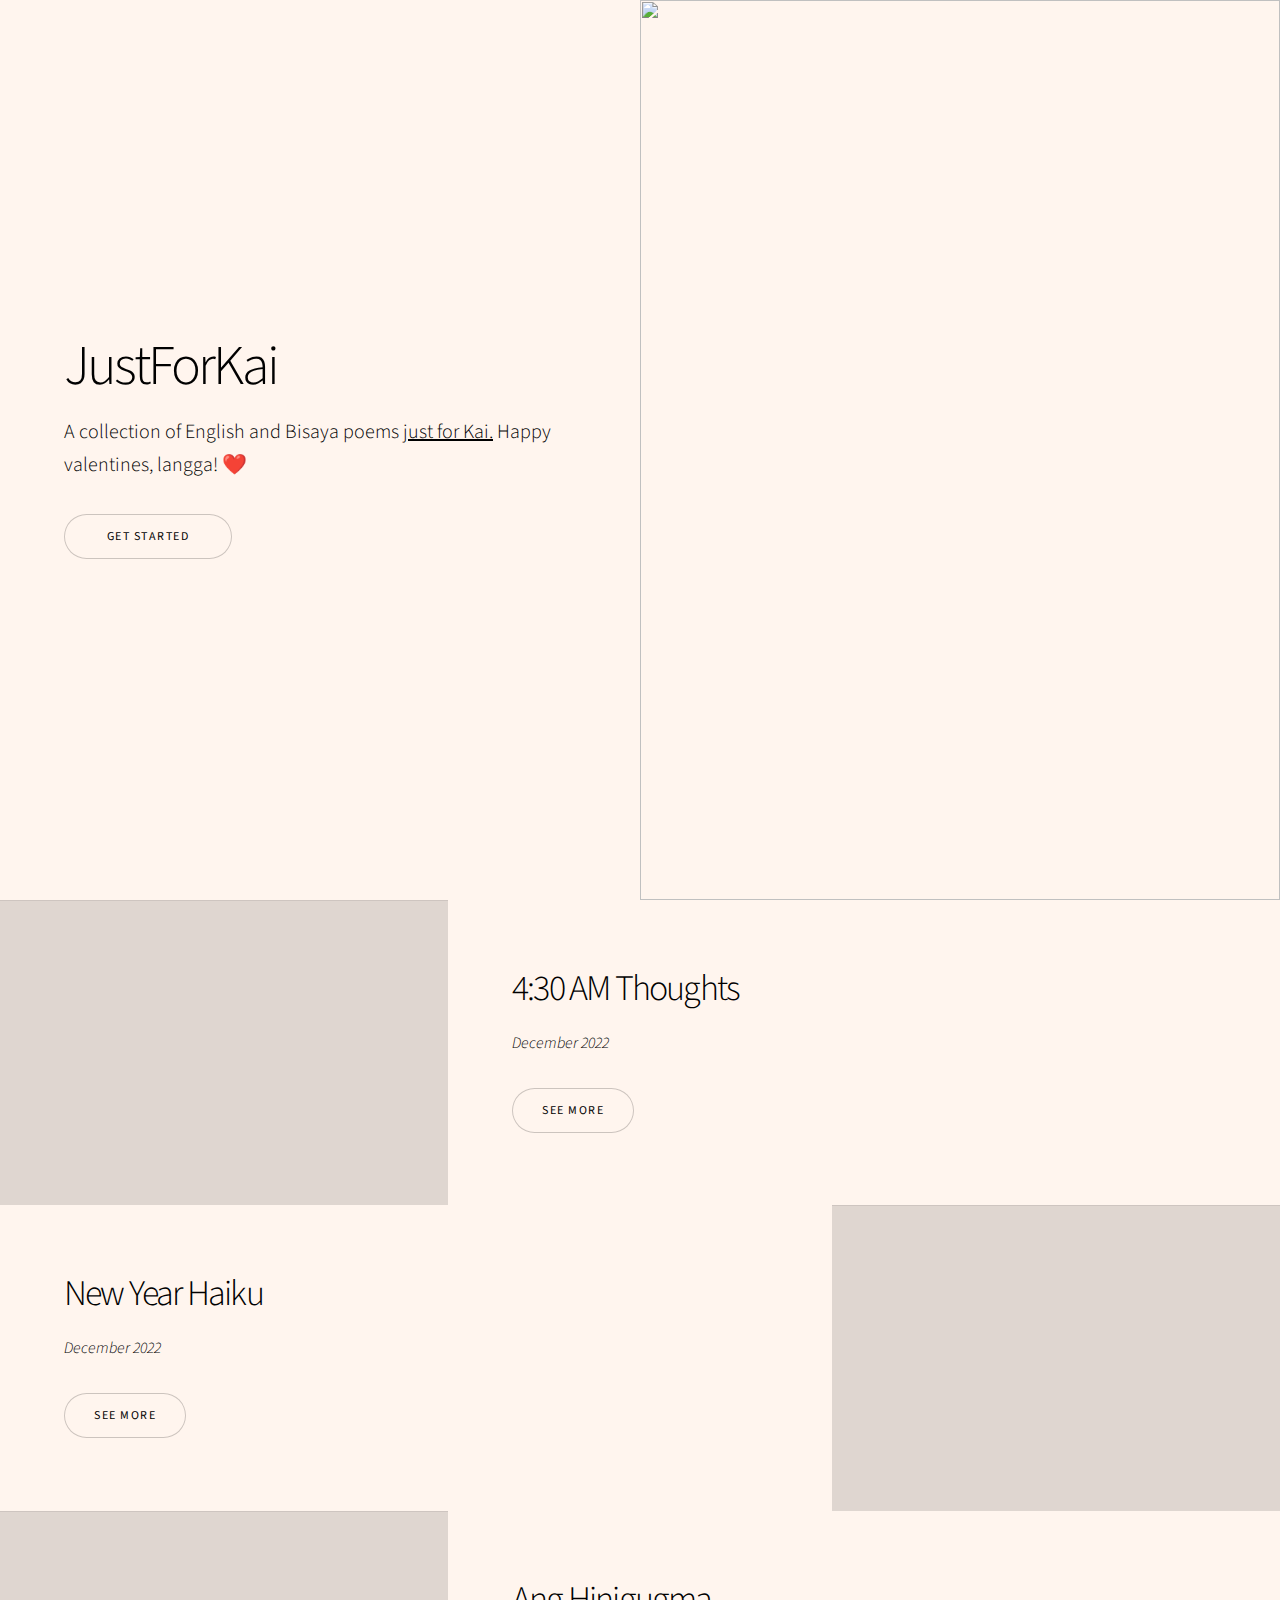
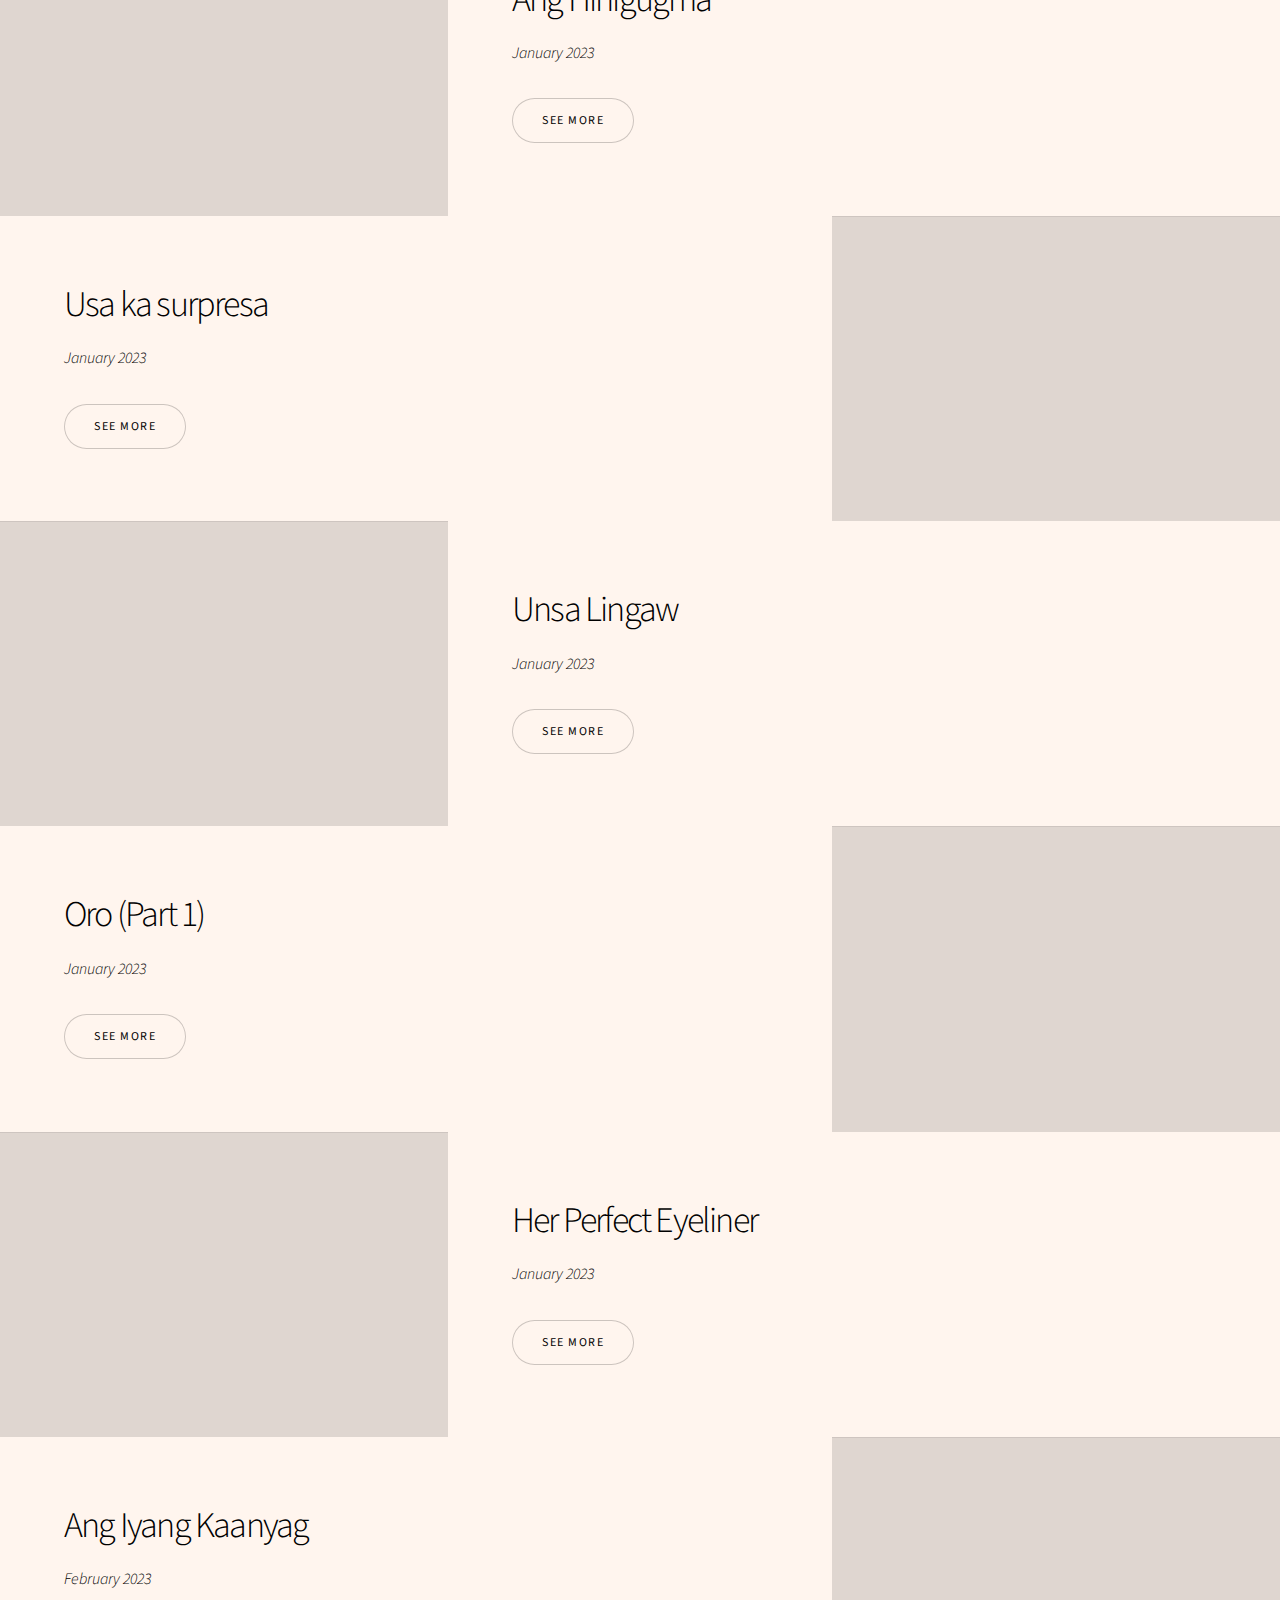
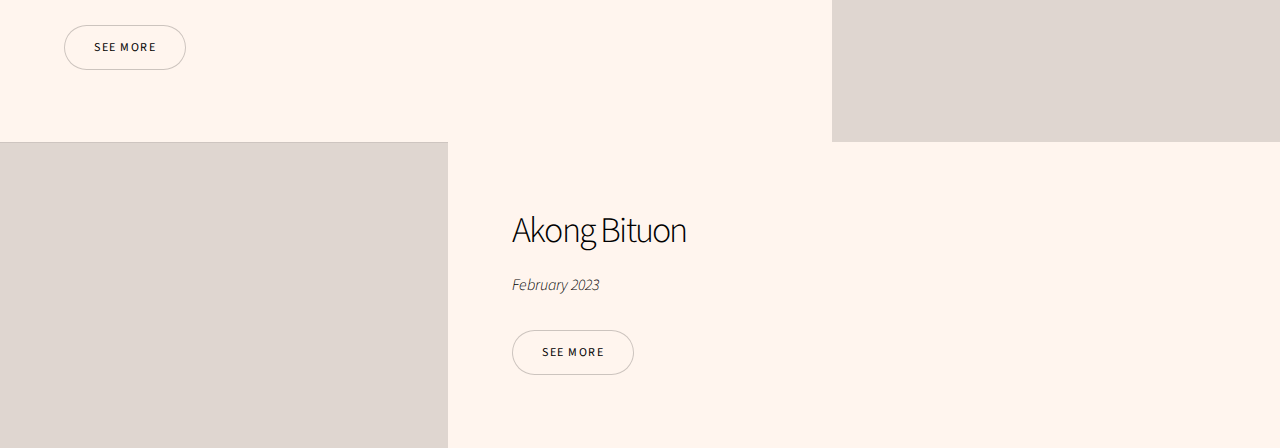
==== index.html @ c5260969 "first commit" ====
<!DOCTYPE HTML>
<!--
	Story by HTML5 UP
	html5up.net | @ajlkn
	Free for personal and commercial use under the CCA 3.0 license (html5up.net/license)
-->
<html>
	<head>
		<title>JustForKai</title>
		<meta charset="utf-8" />
		<meta name="viewport" content="width=device-width, initial-scale=1, user-scalable=no" />
		<link rel="stylesheet" href="assets/css/main.css" />
		<noscript><link rel="stylesheet" href="assets/css/noscript.css" /></noscript>
	</head>
	<body class="is-preload">

		<!-- Wrapper -->
			<div id="wrapper" class="divided">

				<!-- One -->
					<section class="banner style1 orient-left content-align-left image-position-right fullscreen onload-image-fade-in onload-content-fade-right">
						<div class="content">
							<h1>JustForKai</h1>
							<p class="major">A collection of English and Bisaya poems <u>just for Kai.</u> Happy valentines, langga! ❤️</p>
							<ul class="actions stacked">
								<li><a href="#first" class="button big wide smooth-scroll-middle">Get Started</a></li>
							</ul>
						</div>
						<div class="image">
							<img src="https://images.unsplash.com/photo-1526047932273-341f2a7631f9?ixlib=rb-4.0.3&ixid=MnwxMjA3fDB8MHxwaG90by1wYWdlfHx8fGVufDB8fHx8&auto=format&fit=crop&w=580&q=80" alt="" />
						</div>
					</section>

				<!-- Two -->
					<section class="spotlight style1 orient-right content-align-left image-position-center onscroll-image-fade-in" id="first">
						<div class="content">
							<h2>4:30 AM Thoughts</h2>
							<p><i>December 2022</i></p>
							<ul class="actions stacked">
								<li><a href="fourthirtyam.html" class="button">See more</a></li>
							</ul>
						</div>
						<div class="image">
							<img src="https://images.unsplash.com/photo-1553172574-1eb37430181e?ixlib=rb-4.0.3&ixid=MnwxMjA3fDB8MHxwaG90by1wYWdlfHx8fGVufDB8fHx8&auto=format&fit=crop&w=1170&q=80" alt="" />
						</div>
					</section>

				<!-- Three -->
					<section class="spotlight style1 orient-left content-align-left image-position-center onscroll-image-fade-in">
						<div class="content">
							<h2>New Year Haiku</h2>
							<p><i>December 2022</i></p>
							<ul class="actions stacked">
								<li><a href="newyearhaiku.html" class="button">See more</a></li>
							</ul>
						</div>
						<div class="image">
							<img src="https://images.unsplash.com/photo-1467810563316-b5476525c0f9?ixlib=rb-4.0.3&ixid=MnwxMjA3fDB8MHxwaG90by1wYWdlfHx8fGVufDB8fHx8&auto=format&fit=crop&w=1169&q=80" alt="" />
						</div>
					</section>

				<!-- Four -->
					<section class="spotlight style1 orient-right content-align-left image-position-center onscroll-image-fade-in">
						<div class="content">
							<h2>Ang Hinigugma</h2>
							<p><i>January 2023</i></p>
							<ul class="actions stacked">
								<li><a href="anghinigugma.html" class="button">See more</a></li>
							</ul>
						</div>
						<div class="image">
							<img src="https://images.unsplash.com/photo-1510926928520-87c5867a1157?ixlib=rb-4.0.3&ixid=MnwxMjA3fDB8MHxwaG90by1wYWdlfHx8fGVufDB8fHx8&auto=format&fit=crop&w=1170&q=80" alt="" />
						</div>
					</section>

						<!-- Three -->
					<section class="spotlight style1 orient-left content-align-left image-position-center onscroll-image-fade-in">
						<div class="content">
							<h2>Usa ka surpresa</h2>
							<p><i>January 2023</i></p>
							<ul class="actions stacked">
								<li><a href="usakasurpresa.html" class="button">See more</a></li>
							</ul>
						</div>
						<div class="image">
							<img src="https://images.unsplash.com/photo-1511405889574-b01de1da5441?ixlib=rb-4.0.3&ixid=MnwxMjA3fDB8MHxwaG90by1wYWdlfHx8fGVufDB8fHx8&auto=format&fit=crop&w=1170&q=80" alt="" />
						</div>
					</section>


						<!-- Four -->
					<section class="spotlight style1 orient-right content-align-left image-position-center onscroll-image-fade-in">
						<div class="content">
							<h2>Unsa Lingaw</h2>
							<p><i>January 2023</i></p>
							<ul class="actions stacked">
								<li><a href="unsalingaw.html" class="button">See more</a></li>
							</ul>
						</div>
						<div class="image">
							<img src="https://images.unsplash.com/photo-1474552226712-ac0f0961a954?ixlib=rb-4.0.3&ixid=MnwxMjA3fDB8MHxwaG90by1wYWdlfHx8fGVufDB8fHx8&auto=format&fit=crop&w=1171&q=80" alt="" />
						</div>
					</section>

							<!-- Three -->
					<section class="spotlight style1 orient-left content-align-left image-position-center onscroll-image-fade-in">
						<div class="content">
							<h2>Oro (Part 1)</h2>
							<p><i>January 2023</i></p>
							<ul class="actions stacked">
								<li><a href="oropart1.html" class="button">See more</a></li>
							</ul>
						</div>
						<div class="image">
							<img src="https://images.unsplash.com/photo-1504150558240-0b4fd8946624?ixlib=rb-4.0.3&ixid=MnwxMjA3fDB8MHxwaG90by1wYWdlfHx8fGVufDB8fHx8&auto=format&fit=crop&w=464&q=80" alt="" />
						</div>
					</section>

							<!-- Three -->
					<section class="spotlight style1 orient-right content-align-left image-position-center onscroll-image-fade-in">
						<div class="content">
							<h2>Her Perfect Eyeliner</h2>
							<p><i>January 2023</i></p>
							<ul class="actions stacked">
								<li><a href="herperfecteyeliner.html" class="button">See more</a></li>
							</ul>
						</div>
						<div class="image">
							<img src="https://images.unsplash.com/photo-1595550912256-b24059bb08e8?ixlib=rb-4.0.3&ixid=MnwxMjA3fDB8MHxwaG90by1wYWdlfHx8fGVufDB8fHx8&auto=format&fit=crop&w=387&q=80" alt="" />
						</div>
					</section>


					<!-- Four -->
					<section class="spotlight style1 orient-left content-align-left image-position-center onscroll-image-fade-in">
						<div class="content">
							<h2>Ang Iyang Kaanyag</h2>
							<p><i>February 2023</i></p>
							<ul class="actions stacked">
								<li><a href="angiyangkaanyag.html" class="button">See more</a></li>
							</ul>
						</div>
						<div class="image">
							<img src="https://cdn.pixabay.com/photo/2021/04/07/17/01/woman-6159648_960_720.jpg" alt="" />
						</div>
					</section>

								<!-- Three -->
					<section class="spotlight style1 orient-right content-align-left image-position-center onscroll-image-fade-in">
						<div class="content">
							<h2>Akong Bituon</h2>
							<p><i>February 2023</i></p>
							<ul class="actions stacked">
								<li><a href="akongbituon.html" class="button">See more</a></li>
							</ul>
						</div>
						<div class="image">
							<img src="https://images.unsplash.com/photo-1600245892018-3826141b0822?ixlib=rb-4.0.3&ixid=MnwxMjA3fDB8MHxwaG90by1wYWdlfHx8fGVufDB8fHx8&auto=format&fit=crop&w=1170&q=80" alt="" />
						</div>
					</section>



			</div>

		<!-- Scripts -->
			<script src="assets/js/jquery.min.js"></script>
			<script src="assets/js/jquery.scrollex.min.js"></script>
			<script src="assets/js/jquery.scrolly.min.js"></script>
			<script src="assets/js/browser.min.js"></script>
			<script src="assets/js/breakpoints.min.js"></script>
			<script src="assets/js/util.js"></script>
			<script src="assets/js/main.js"></script>

	</body>
</html>
---- assets/css/main.css ----
@import url(fontawesome-all.min.css);
@import url("https://fonts.googleapis.com/css?family=Source+Sans+Pro:300,300i,400,400i");

/*
	Story by HTML5 UP
	html5up.net | @ajlkn
	Free for personal and commercial use under the CCA 3.0 license (html5up.net/license)
*/

html, body, div, span, applet, object,
iframe, h1, h2, h3, h4, h5, h6, p, blockquote,
pre, a, abbr, acronym, address, big, cite,
code, del, dfn, em, img, ins, kbd, q, s, samp,
small, strike, strong, sub, sup, tt, var, b,
u, i, center, dl, dt, dd, ol, ul, li, fieldset,
form, label, legend, table, caption, tbody,
tfoot, thead, tr, th, td, article, aside,
canvas, details, embed, figure, figcaption,
footer, header, hgroup, menu, nav, output, ruby,
section, summary, time, mark, audio, video {
	margin: 0;
	padding: 0;
	border: 0;
	font-size: 100%;
	font: inherit;
	vertical-align: baseline;
	background-color: #FFF5EE;
}

article, aside, details, figcaption, figure,
footer, header, hgroup, menu, nav, section {
	display: block;}

body {
	line-height: 1;
}

ol, ul {
	list-style: none;
}

blockquote, q {
	quotes: none;
}

	blockquote:before, blockquote:after, q:before, q:after {
		content: '';
		content: none;
	}

table {
	border-collapse: collapse;
	border-spacing: 0;
}

body {
	-webkit-text-size-adjust: none;
}

mark {
	background-color: transparent;
	color: inherit;
}

input::-moz-focus-inner {
	border: 0;
	padding: 0;
}

input, select, textarea {
	-moz-appearance: none;
	-webkit-appearance: none;
	-ms-appearance: none;
	appearance: none;
}

/* Basic */

	@-ms-viewport {
		width: device-width;
	}

	body {
		-ms-overflow-style: scrollbar;
	}

	@media screen and (max-width: 480px) {

		html, body {
			min-width: 320px;
		}

	}

	html {
		box-sizing: border-box;
	}

	*, *:before, *:after {
		box-sizing: inherit;
	}

	body {
		background: #ffffff;
	}

		body.is-preload *, body.is-preload *:before, body.is-preload *:after {
			-moz-animation: none !important;
			-webkit-animation: none !important;
			-ms-animation: none !important;
			animation: none !important;
			-moz-transition: none !important;
			-webkit-transition: none !important;
			-ms-transition: none !important;
			transition: none !important;
		}

/* Type */

	html {
		font-size: 18pt;
	}

		@media screen and (max-width: 1680px) {

			html {
				font-size: 14pt;
			}

		}

		@media screen and (max-width: 1280px) {

			html {
				font-size: 12pt;
			}

		}

		@media screen and (max-width: 736px) {

			html {
				font-size: 11pt;
			}

		}

		@media screen and (max-width: 360px) {

			html {
				font-size: 10pt;
			}

		}

	body {
		background-color: #ffffff;
		color: #000000;
	}

	body, input, select, textarea {
		font-family: "Source Sans Pro", Helvetica, sans-serif;
		font-size: 1rem;
		font-weight: 300;
		line-height: 1.65;
	}

	a {
		-moz-transition: color 0.2s ease-in-out;
		-webkit-transition: color 0.2s ease-in-out;
		-ms-transition: color 0.2s ease-in-out;
		transition: color 0.2s ease-in-out;
		text-decoration: underline;
	}

		a:hover {
			text-decoration: none;
		}

	strong, b {
		font-weight: 400;
	}

	em, i {
		font-style: italic;
	}

	p {
		margin: 0 0 2rem 0;
	}

		p.major {
			font-size: 1.25rem;
		}

	h1, h2, h3, h4, h5, h6 {
		font-weight: 300;
		line-height: 1.375;
		letter-spacing: -0.05em;
		margin: 0 0 1rem 0;
	}

		h1 a, h2 a, h3 a, h4 a, h5 a, h6 a {
			color: inherit;
			text-decoration: none;
		}

	h1 {
		font-size: 3.5rem;
		line-height: 1.2;
	}

	h2 {
		font-size: 2.25rem;
	}

	h3 {
		font-size: 1.5rem;
	}

	h4 {
		font-size: 1.1rem;
	}

	h5 {
		font-size: 0.9rem;
	}

	h6 {
		font-size: 0.7rem;
	}

	sub {
		font-size: 0.8rem;
		position: relative;
		top: 0.5rem;
	}

	sup {
		font-size: 0.8rem;
		position: relative;
		top: -0.5rem;
	}

	blockquote {
		border-left: solid 4px;
		font-style: italic;
		margin: 0 0 2rem 0;
		padding: 0.5rem 0 0.5rem 2rem;
	}

	code {
		border-radius: 4px;
		font-family: "Courier New", monospace;
		font-size: 0.9em;
		margin: 0 0.25rem;
		padding: 0.25rem 0.325rem;
	}

	pre {
		-webkit-overflow-scrolling: touch;
		font-family: "Courier New", monospace;
		font-size: 0.9em;
		margin: 0 0 2rem 0;
	}

		pre code {
			display: block;
			line-height: 1.5;
			padding: 0.75rem 1rem;
			overflow-x: auto;
		}

	hr {
		border: 0;
		border-bottom: solid 1px;
		margin: 2.5rem 0;
	}

		hr.major {
			margin: 3.5rem 0;
		}

	.align-left {
		text-align: left;
	}

	.align-center {
		text-align: center;
	}

	.align-right {
		text-align: right;
	}

	@media screen and (max-width: 736px) {

		p.major {
			font-size: 1.1rem;
		}

		h1 {
			font-size: 2.5rem;
		}

		h2 {
			font-size: 2rem;
		}

		h3 {
			font-size: 1.25rem;
		}

		h4 {
			font-size: 1rem;
		}

	}

	input, select, textarea {
		color: #000000;
	}

	a {
		color: #000000;
	}

		a:hover {
			color: #47D3E5;
		}

	strong, b {
		color: #000000;
	}

	h1, h2, h3, h4, h5, h6 {
		color: #000000;
	}

	blockquote {
		border-left-color: rgba(0, 0, 0, 0.2);
	}

	code {
		background: rgba(0, 0, 0, 0.05);
		border-color: rgba(0, 0, 0, 0.2);
	}

	hr {
		border-bottom-color: rgba(0, 0, 0, 0.2);
	}

/* Row */

	.row {
		display: flex;
		flex-wrap: wrap;
		box-sizing: border-box;
		align-items: stretch;
	}

		.row > * {
			box-sizing: border-box;
		}

		.row.gtr-uniform > * > :last-child {
			margin-bottom: 0;
		}

		.row.aln-left {
			justify-content: flex-start;
		}

		.row.aln-center {
			justify-content: center;
		}

		.row.aln-right {
			justify-content: flex-end;
		}

		.row.aln-top {
			align-items: flex-start;
		}

		.row.aln-middle {
			align-items: center;
		}

		.row.aln-bottom {
			align-items: flex-end;
		}

		.row > .imp {
			order: -1;
		}

		.row > .col-1 {
			width: 8.33333%;
		}

		.row > .off-1 {
			margin-left: 8.33333%;
		}

		.row > .col-2 {
			width: 16.66667%;
		}

		.row > .off-2 {
			margin-left: 16.66667%;
		}

		.row > .col-3 {
			width: 25%;
		}

		.row > .off-3 {
			margin-left: 25%;
		}

		.row > .col-4 {
			width: 33.33333%;
		}

		.row > .off-4 {
			margin-left: 33.33333%;
		}

		.row > .col-5 {
			width: 41.66667%;
		}

		.row > .off-5 {
			margin-left: 41.66667%;
		}

		.row > .col-6 {
			width: 50%;
		}

		.row > .off-6 {
			margin-left: 50%;
		}

		.row > .col-7 {
			width: 58.33333%;
		}

		.row > .off-7 {
			margin-left: 58.33333%;
		}

		.row > .col-8 {
			width: 66.66667%;
		}

		.row > .off-8 {
			margin-left: 66.66667%;
		}

		.row > .col-9 {
			width: 75%;
		}

		.row > .off-9 {
			margin-left: 75%;
		}

		.row > .col-10 {
			width: 83.33333%;
		}

		.row > .off-10 {
			margin-left: 83.33333%;
		}

		.row > .col-11 {
			width: 91.66667%;
		}

		.row > .off-11 {
			margin-left: 91.66667%;
		}

		.row > .col-12 {
			width: 100%;
		}

		.row > .off-12 {
			margin-left: 100%;
		}

		.row.gtr-0 {
			margin-top: 0;
			margin-left: 0rem;
		}

			.row.gtr-0 > * {
				padding: 0 0 0 0rem;
			}

			.row.gtr-0.gtr-uniform {
				margin-top: 0rem;
			}

				.row.gtr-0.gtr-uniform > * {
					padding-top: 0rem;
				}

		.row.gtr-25 {
			margin-top: 0;
			margin-left: -0.5rem;
		}

			.row.gtr-25 > * {
				padding: 0 0 0 0.5rem;
			}

			.row.gtr-25.gtr-uniform {
				margin-top: -0.5rem;
			}

				.row.gtr-25.gtr-uniform > * {
					padding-top: 0.5rem;
				}

		.row.gtr-50 {
			margin-top: 0;
			margin-left: -1rem;
		}

			.row.gtr-50 > * {
				padding: 0 0 0 1rem;
			}

			.row.gtr-50.gtr-uniform {
				margin-top: -1rem;
			}

				.row.gtr-50.gtr-uniform > * {
					padding-top: 1rem;
				}

		.row {
			margin-top: 0;
			margin-left: -2rem;
		}

			.row > * {
				padding: 0 0 0 2rem;
			}

			.row.gtr-uniform {
				margin-top: -2rem;
			}

				.row.gtr-uniform > * {
					padding-top: 2rem;
				}

		.row.gtr-150 {
			margin-top: 0;
			margin-left: -3rem;
		}

			.row.gtr-150 > * {
				padding: 0 0 0 3rem;
			}

			.row.gtr-150.gtr-uniform {
				margin-top: -3rem;
			}

				.row.gtr-150.gtr-uniform > * {
					padding-top: 3rem;
				}

		.row.gtr-200 {
			margin-top: 0;
			margin-left: -4rem;
		}

			.row.gtr-200 > * {
				padding: 0 0 0 4rem;
			}

			.row.gtr-200.gtr-uniform {
				margin-top: -4rem;
			}

				.row.gtr-200.gtr-uniform > * {
					padding-top: 4rem;
				}

		@media screen and (max-width: 1680px) {

			.row {
				display: flex;
				flex-wrap: wrap;
				box-sizing: border-box;
				align-items: stretch;
			}

				.row > * {
					box-sizing: border-box;
				}

				.row.gtr-uniform > * > :last-child {
					margin-bottom: 0;
				}

				.row.aln-left {
					justify-content: flex-start;
				}

				.row.aln-center {
					justify-content: center;
				}

				.row.aln-right {
					justify-content: flex-end;
				}

				.row.aln-top {
					align-items: flex-start;
				}

				.row.aln-middle {
					align-items: center;
				}

				.row.aln-bottom {
					align-items: flex-end;
				}

				.row > .imp-xlarge {
					order: -1;
				}

				.row > .col-1-xlarge {
					width: 8.33333%;
				}

				.row > .off-1-xlarge {
					margin-left: 8.33333%;
				}

				.row > .col-2-xlarge {
					width: 16.66667%;
				}

				.row > .off-2-xlarge {
					margin-left: 16.66667%;
				}

				.row > .col-3-xlarge {
					width: 25%;
				}

				.row > .off-3-xlarge {
					margin-left: 25%;
				}

				.row > .col-4-xlarge {
					width: 33.33333%;
				}

				.row > .off-4-xlarge {
					margin-left: 33.33333%;
				}

				.row > .col-5-xlarge {
					width: 41.66667%;
				}

				.row > .off-5-xlarge {
					margin-left: 41.66667%;
				}

				.row > .col-6-xlarge {
					width: 50%;
				}

				.row > .off-6-xlarge {
					margin-left: 50%;
				}

				.row > .col-7-xlarge {
					width: 58.33333%;
				}

				.row > .off-7-xlarge {
					margin-left: 58.33333%;
				}

				.row > .col-8-xlarge {
					width: 66.66667%;
				}

				.row > .off-8-xlarge {
					margin-left: 66.66667%;
				}

				.row > .col-9-xlarge {
					width: 75%;
				}

				.row > .off-9-xlarge {
					margin-left: 75%;
				}

				.row > .col-10-xlarge {
					width: 83.33333%;
				}

				.row > .off-10-xlarge {
					margin-left: 83.33333%;
				}

				.row > .col-11-xlarge {
					width: 91.66667%;
				}

				.row > .off-11-xlarge {
					margin-left: 91.66667%;
				}

				.row > .col-12-xlarge {
					width: 100%;
				}

				.row > .off-12-xlarge {
					margin-left: 100%;
				}

				.row.gtr-0 {
					margin-top: 0;
					margin-left: 0rem;
				}

					.row.gtr-0 > * {
						padding: 0 0 0 0rem;
					}

					.row.gtr-0.gtr-uniform {
						margin-top: 0rem;
					}

						.row.gtr-0.gtr-uniform > * {
							padding-top: 0rem;
						}

				.row.gtr-25 {
					margin-top: 0;
					margin-left: -0.5rem;
				}

					.row.gtr-25 > * {
						padding: 0 0 0 0.5rem;
					}

					.row.gtr-25.gtr-uniform {
						margin-top: -0.5rem;
					}

						.row.gtr-25.gtr-uniform > * {
							padding-top: 0.5rem;
						}

				.row.gtr-50 {
					margin-top: 0;
					margin-left: -1rem;
				}

					.row.gtr-50 > * {
						padding: 0 0 0 1rem;
					}

					.row.gtr-50.gtr-uniform {
						margin-top: -1rem;
					}

						.row.gtr-50.gtr-uniform > * {
							padding-top: 1rem;
						}

				.row {
					margin-top: 0;
					margin-left: -2rem;
				}

					.row > * {
						padding: 0 0 0 2rem;
					}

					.row.gtr-uniform {
						margin-top: -2rem;
					}

						.row.gtr-uniform > * {
							padding-top: 2rem;
						}

				.row.gtr-150 {
					margin-top: 0;
					margin-left: -3rem;
				}

					.row.gtr-150 > * {
						padding: 0 0 0 3rem;
					}

					.row.gtr-150.gtr-uniform {
						margin-top: -3rem;
					}

						.row.gtr-150.gtr-uniform > * {
							padding-top: 3rem;
						}

				.row.gtr-200 {
					margin-top: 0;
					margin-left: -4rem;
				}

					.row.gtr-200 > * {
						padding: 0 0 0 4rem;
					}

					.row.gtr-200.gtr-uniform {
						margin-top: -4rem;
					}

						.row.gtr-200.gtr-uniform > * {
							padding-top: 4rem;
						}

		}

		@media screen and (max-width: 1280px) {

			.row {
				display: flex;
				flex-wrap: wrap;
				box-sizing: border-box;
				align-items: stretch;
			}

				.row > * {
					box-sizing: border-box;
				}

				.row.gtr-uniform > * > :last-child {
					margin-bottom: 0;
				}

				.row.aln-left {
					justify-content: flex-start;
				}

				.row.aln-center {
					justify-content: center;
				}

				.row.aln-right {
					justify-content: flex-end;
				}

				.row.aln-top {
					align-items: flex-start;
				}

				.row.aln-middle {
					align-items: center;
				}

				.row.aln-bottom {
					align-items: flex-end;
				}

				.row > .imp-large {
					order: -1;
				}

				.row > .col-1-large {
					width: 8.33333%;
				}

				.row > .off-1-large {
					margin-left: 8.33333%;
				}

				.row > .col-2-large {
					width: 16.66667%;
				}

				.row > .off-2-large {
					margin-left: 16.66667%;
				}

				.row > .col-3-large {
					width: 25%;
				}

				.row > .off-3-large {
					margin-left: 25%;
				}

				.row > .col-4-large {
					width: 33.33333%;
				}

				.row > .off-4-large {
					margin-left: 33.33333%;
				}

				.row > .col-5-large {
					width: 41.66667%;
				}

				.row > .off-5-large {
					margin-left: 41.66667%;
				}

				.row > .col-6-large {
					width: 50%;
				}

				.row > .off-6-large {
					margin-left: 50%;
				}

				.row > .col-7-large {
					width: 58.33333%;
				}

				.row > .off-7-large {
					margin-left: 58.33333%;
				}

				.row > .col-8-large {
					width: 66.66667%;
				}

				.row > .off-8-large {
					margin-left: 66.66667%;
				}

				.row > .col-9-large {
					width: 75%;
				}

				.row > .off-9-large {
					margin-left: 75%;
				}

				.row > .col-10-large {
					width: 83.33333%;
				}

				.row > .off-10-large {
					margin-left: 83.33333%;
				}

				.row > .col-11-large {
					width: 91.66667%;
				}

				.row > .off-11-large {
					margin-left: 91.66667%;
				}

				.row > .col-12-large {
					width: 100%;
				}

				.row > .off-12-large {
					margin-left: 100%;
				}

				.row.gtr-0 {
					margin-top: 0;
					margin-left: 0rem;
				}

					.row.gtr-0 > * {
						padding: 0 0 0 0rem;
					}

					.row.gtr-0.gtr-uniform {
						margin-top: 0rem;
					}

						.row.gtr-0.gtr-uniform > * {
							padding-top: 0rem;
						}

				.row.gtr-25 {
					margin-top: 0;
					margin-left: -0.5rem;
				}

					.row.gtr-25 > * {
						padding: 0 0 0 0.5rem;
					}

					.row.gtr-25.gtr-uniform {
						margin-top: -0.5rem;
					}

						.row.gtr-25.gtr-uniform > * {
							padding-top: 0.5rem;
						}

				.row.gtr-50 {
					margin-top: 0;
					margin-left: -1rem;
				}

					.row.gtr-50 > * {
						padding: 0 0 0 1rem;
					}

					.row.gtr-50.gtr-uniform {
						margin-top: -1rem;
					}

						.row.gtr-50.gtr-uniform > * {
							padding-top: 1rem;
						}

				.row {
					margin-top: 0;
					margin-left: -2rem;
				}

					.row > * {
						padding: 0 0 0 2rem;
					}

					.row.gtr-uniform {
						margin-top: -2rem;
					}

						.row.gtr-uniform > * {
							padding-top: 2rem;
						}

				.row.gtr-150 {
					margin-top: 0;
					margin-left: -3rem;
				}

					.row.gtr-150 > * {
						padding: 0 0 0 3rem;
					}

					.row.gtr-150.gtr-uniform {
						margin-top: -3rem;
					}

						.row.gtr-150.gtr-uniform > * {
							padding-top: 3rem;
						}

				.row.gtr-200 {
					margin-top: 0;
					margin-left: -4rem;
				}

					.row.gtr-200 > * {
						padding: 0 0 0 4rem;
					}

					.row.gtr-200.gtr-uniform {
						margin-top: -4rem;
					}

						.row.gtr-200.gtr-uniform > * {
							padding-top: 4rem;
						}

		}

		@media screen and (max-width: 980px) {

			.row {
				display: flex;
				flex-wrap: wrap;
				box-sizing: border-box;
				align-items: stretch;
			}

				.row > * {
					box-sizing: border-box;
				}

				.row.gtr-uniform > * > :last-child {
					margin-bottom: 0;
				}

				.row.aln-left {
					justify-content: flex-start;
				}

				.row.aln-center {
					justify-content: center;
				}

				.row.aln-right {
					justify-content: flex-end;
				}

				.row.aln-top {
					align-items: flex-start;
				}

				.row.aln-middle {
					align-items: center;
				}

				.row.aln-bottom {
					align-items: flex-end;
				}

				.row > .imp-medium {
					order: -1;
				}

				.row > .col-1-medium {
					width: 8.33333%;
				}

				.row > .off-1-medium {
					margin-left: 8.33333%;
				}

				.row > .col-2-medium {
					width: 16.66667%;
				}

				.row > .off-2-medium {
					margin-left: 16.66667%;
				}

				.row > .col-3-medium {
					width: 25%;
				}

				.row > .off-3-medium {
					margin-left: 25%;
				}

				.row > .col-4-medium {
					width: 33.33333%;
				}

				.row > .off-4-medium {
					margin-left: 33.33333%;
				}

				.row > .col-5-medium {
					width: 41.66667%;
				}

				.row > .off-5-medium {
					margin-left: 41.66667%;
				}

				.row > .col-6-medium {
					width: 50%;
				}

				.row > .off-6-medium {
					margin-left: 50%;
				}

				.row > .col-7-medium {
					width: 58.33333%;
				}

				.row > .off-7-medium {
					margin-left: 58.33333%;
				}

				.row > .col-8-medium {
					width: 66.66667%;
				}

				.row > .off-8-medium {
					margin-left: 66.66667%;
				}

				.row > .col-9-medium {
					width: 75%;
				}

				.row > .off-9-medium {
					margin-left: 75%;
				}

				.row > .col-10-medium {
					width: 83.33333%;
				}

				.row > .off-10-medium {
					margin-left: 83.33333%;
				}

				.row > .col-11-medium {
					width: 91.66667%;
				}

				.row > .off-11-medium {
					margin-left: 91.66667%;
				}

				.row > .col-12-medium {
					width: 100%;
				}

				.row > .off-12-medium {
					margin-left: 100%;
				}

				.row.gtr-0 {
					margin-top: 0;
					margin-left: 0rem;
				}

					.row.gtr-0 > * {
						padding: 0 0 0 0rem;
					}

					.row.gtr-0.gtr-uniform {
						margin-top: 0rem;
					}

						.row.gtr-0.gtr-uniform > * {
							padding-top: 0rem;
						}

				.row.gtr-25 {
					margin-top: 0;
					margin-left: -0.5rem;
				}

					.row.gtr-25 > * {
						padding: 0 0 0 0.5rem;
					}

					.row.gtr-25.gtr-uniform {
						margin-top: -0.5rem;
					}

						.row.gtr-25.gtr-uniform > * {
							padding-top: 0.5rem;
						}

				.row.gtr-50 {
					margin-top: 0;
					margin-left: -1rem;
				}

					.row.gtr-50 > * {
						padding: 0 0 0 1rem;
					}

					.row.gtr-50.gtr-uniform {
						margin-top: -1rem;
					}

						.row.gtr-50.gtr-uniform > * {
							padding-top: 1rem;
						}

				.row {
					margin-top: 0;
					margin-left: -2rem;
				}

					.row > * {
						padding: 0 0 0 2rem;
					}

					.row.gtr-uniform {
						margin-top: -2rem;
					}

						.row.gtr-uniform > * {
							padding-top: 2rem;
						}

				.row.gtr-150 {
					margin-top: 0;
					margin-left: -3rem;
				}

					.row.gtr-150 > * {
						padding: 0 0 0 3rem;
					}

					.row.gtr-150.gtr-uniform {
						margin-top: -3rem;
					}

						.row.gtr-150.gtr-uniform > * {
							padding-top: 3rem;
						}

				.row.gtr-200 {
					margin-top: 0;
					margin-left: -4rem;
				}

					.row.gtr-200 > * {
						padding: 0 0 0 4rem;
					}

					.row.gtr-200.gtr-uniform {
						margin-top: -4rem;
					}

						.row.gtr-200.gtr-uniform > * {
							padding-top: 4rem;
						}

		}

		@media screen and (max-width: 736px) {

			.row {
				display: flex;
				flex-wrap: wrap;
				box-sizing: border-box;
				align-items: stretch;
			}

				.row > * {
					box-sizing: border-box;
				}

				.row.gtr-uniform > * > :last-child {
					margin-bottom: 0;
				}

				.row.aln-left {
					justify-content: flex-start;
				}

				.row.aln-center {
					justify-content: center;
				}

				.row.aln-right {
					justify-content: flex-end;
				}

				.row.aln-top {
					align-items: flex-start;
				}

				.row.aln-middle {
					align-items: center;
				}

				.row.aln-bottom {
					align-items: flex-end;
				}

				.row > .imp-small {
					order: -1;
				}

				.row > .col-1-small {
					width: 8.33333%;
				}

				.row > .off-1-small {
					margin-left: 8.33333%;
				}

				.row > .col-2-small {
					width: 16.66667%;
				}

				.row > .off-2-small {
					margin-left: 16.66667%;
				}

				.row > .col-3-small {
					width: 25%;
				}

				.row > .off-3-small {
					margin-left: 25%;
				}

				.row > .col-4-small {
					width: 33.33333%;
				}

				.row > .off-4-small {
					margin-left: 33.33333%;
				}

				.row > .col-5-small {
					width: 41.66667%;
				}

				.row > .off-5-small {
					margin-left: 41.66667%;
				}

				.row > .col-6-small {
					width: 50%;
				}

				.row > .off-6-small {
					margin-left: 50%;
				}

				.row > .col-7-small {
					width: 58.33333%;
				}

				.row > .off-7-small {
					margin-left: 58.33333%;
				}

				.row > .col-8-small {
					width: 66.66667%;
				}

				.row > .off-8-small {
					margin-left: 66.66667%;
				}

				.row > .col-9-small {
					width: 75%;
				}

				.row > .off-9-small {
					margin-left: 75%;
				}

				.row > .col-10-small {
					width: 83.33333%;
				}

				.row > .off-10-small {
					margin-left: 83.33333%;
				}

				.row > .col-11-small {
					width: 91.66667%;
				}

				.row > .off-11-small {
					margin-left: 91.66667%;
				}

				.row > .col-12-small {
					width: 100%;
				}

				.row > .off-12-small {
					margin-left: 100%;
				}

				.row.gtr-0 {
					margin-top: 0;
					margin-left: 0rem;
				}

					.row.gtr-0 > * {
						padding: 0 0 0 0rem;
					}

					.row.gtr-0.gtr-uniform {
						margin-top: 0rem;
					}

						.row.gtr-0.gtr-uniform > * {
							padding-top: 0rem;
						}

				.row.gtr-25 {
					margin-top: 0;
					margin-left: -0.5rem;
				}

					.row.gtr-25 > * {
						padding: 0 0 0 0.5rem;
					}

					.row.gtr-25.gtr-uniform {
						margin-top: -0.5rem;
					}

						.row.gtr-25.gtr-uniform > * {
							padding-top: 0.5rem;
						}

				.row.gtr-50 {
					margin-top: 0;
					margin-left: -1rem;
				}

					.row.gtr-50 > * {
						padding: 0 0 0 1rem;
					}

					.row.gtr-50.gtr-uniform {
						margin-top: -1rem;
					}

						.row.gtr-50.gtr-uniform > * {
							padding-top: 1rem;
						}

				.row {
					margin-top: 0;
					margin-left: -2rem;
				}

					.row > * {
						padding: 0 0 0 2rem;
					}

					.row.gtr-uniform {
						margin-top: -2rem;
					}

						.row.gtr-uniform > * {
							padding-top: 2rem;
						}

				.row.gtr-150 {
					margin-top: 0;
					margin-left: -3rem;
				}

					.row.gtr-150 > * {
						padding: 0 0 0 3rem;
					}

					.row.gtr-150.gtr-uniform {
						margin-top: -3rem;
					}

						.row.gtr-150.gtr-uniform > * {
							padding-top: 3rem;
						}

				.row.gtr-200 {
					margin-top: 0;
					margin-left: -4rem;
				}

					.row.gtr-200 > * {
						padding: 0 0 0 4rem;
					}

					.row.gtr-200.gtr-uniform {
						margin-top: -4rem;
					}

						.row.gtr-200.gtr-uniform > * {
							padding-top: 4rem;
						}

		}

		@media screen and (max-width: 480px) {

			.row {
				display: flex;
				flex-wrap: wrap;
				box-sizing: border-box;
				align-items: stretch;
			}

				.row > * {
					box-sizing: border-box;
				}

				.row.gtr-uniform > * > :last-child {
					margin-bottom: 0;
				}

				.row.aln-left {
					justify-content: flex-start;
				}

				.row.aln-center {
					justify-content: center;
				}

				.row.aln-right {
					justify-content: flex-end;
				}

				.row.aln-top {
					align-items: flex-start;
				}

				.row.aln-middle {
					align-items: center;
				}

				.row.aln-bottom {
					align-items: flex-end;
				}

				.row > .imp-xsmall {
					order: -1;
				}

				.row > .col-1-xsmall {
					width: 8.33333%;
				}

				.row > .off-1-xsmall {
					margin-left: 8.33333%;
				}

				.row > .col-2-xsmall {
					width: 16.66667%;
				}

				.row > .off-2-xsmall {
					margin-left: 16.66667%;
				}

				.row > .col-3-xsmall {
					width: 25%;
				}

				.row > .off-3-xsmall {
					margin-left: 25%;
				}

				.row > .col-4-xsmall {
					width: 33.33333%;
				}

				.row > .off-4-xsmall {
					margin-left: 33.33333%;
				}

				.row > .col-5-xsmall {
					width: 41.66667%;
				}

				.row > .off-5-xsmall {
					margin-left: 41.66667%;
				}

				.row > .col-6-xsmall {
					width: 50%;
				}

				.row > .off-6-xsmall {
					margin-left: 50%;
				}

				.row > .col-7-xsmall {
					width: 58.33333%;
				}

				.row > .off-7-xsmall {
					margin-left: 58.33333%;
				}

				.row > .col-8-xsmall {
					width: 66.66667%;
				}

				.row > .off-8-xsmall {
					margin-left: 66.66667%;
				}

				.row > .col-9-xsmall {
					width: 75%;
				}

				.row > .off-9-xsmall {
					margin-left: 75%;
				}

				.row > .col-10-xsmall {
					width: 83.33333%;
				}

				.row > .off-10-xsmall {
					margin-left: 83.33333%;
				}

				.row > .col-11-xsmall {
					width: 91.66667%;
				}

				.row > .off-11-xsmall {
					margin-left: 91.66667%;
				}

				.row > .col-12-xsmall {
					width: 100%;
				}

				.row > .off-12-xsmall {
					margin-left: 100%;
				}

				.row.gtr-0 {
					margin-top: 0;
					margin-left: 0rem;
				}

					.row.gtr-0 > * {
						padding: 0 0 0 0rem;
					}

					.row.gtr-0.gtr-uniform {
						margin-top: 0rem;
					}

						.row.gtr-0.gtr-uniform > * {
							padding-top: 0rem;
						}

				.row.gtr-25 {
					margin-top: 0;
					margin-left: -0.5rem;
				}

					.row.gtr-25 > * {
						padding: 0 0 0 0.5rem;
					}

					.row.gtr-25.gtr-uniform {
						margin-top: -0.5rem;
					}

						.row.gtr-25.gtr-uniform > * {
							padding-top: 0.5rem;
						}

				.row.gtr-50 {
					margin-top: 0;
					margin-left: -1rem;
				}

					.row.gtr-50 > * {
						padding: 0 0 0 1rem;
					}

					.row.gtr-50.gtr-uniform {
						margin-top: -1rem;
					}

						.row.gtr-50.gtr-uniform > * {
							padding-top: 1rem;
						}

				.row {
					margin-top: 0;
					margin-left: -2rem;
				}

					.row > * {
						padding: 0 0 0 2rem;
					}

					.row.gtr-uniform {
						margin-top: -2rem;
					}

						.row.gtr-uniform > * {
							padding-top: 2rem;
						}

				.row.gtr-150 {
					margin-top: 0;
					margin-left: -3rem;
				}

					.row.gtr-150 > * {
						padding: 0 0 0 3rem;
					}

					.row.gtr-150.gtr-uniform {
						margin-top: -3rem;
					}

						.row.gtr-150.gtr-uniform > * {
							padding-top: 3rem;
						}

				.row.gtr-200 {
					margin-top: 0;
					margin-left: -4rem;
				}

					.row.gtr-200 > * {
						padding: 0 0 0 4rem;
					}

					.row.gtr-200.gtr-uniform {
						margin-top: -4rem;
					}

						.row.gtr-200.gtr-uniform > * {
							padding-top: 4rem;
						}

		}

		@media screen and (max-width: 360px) {

			.row {
				display: flex;
				flex-wrap: wrap;
				box-sizing: border-box;
				align-items: stretch;
			}

				.row > * {
					box-sizing: border-box;
				}

				.row.gtr-uniform > * > :last-child {
					margin-bottom: 0;
				}

				.row.aln-left {
					justify-content: flex-start;
				}

				.row.aln-center {
					justify-content: center;
				}

				.row.aln-right {
					justify-content: flex-end;
				}

				.row.aln-top {
					align-items: flex-start;
				}

				.row.aln-middle {
					align-items: center;
				}

				.row.aln-bottom {
					align-items: flex-end;
				}

				.row > .imp-xxsmall {
					order: -1;
				}

				.row > .col-1-xxsmall {
					width: 8.33333%;
				}

				.row > .off-1-xxsmall {
					margin-left: 8.33333%;
				}

				.row > .col-2-xxsmall {
					width: 16.66667%;
				}

				.row > .off-2-xxsmall {
					margin-left: 16.66667%;
				}

				.row > .col-3-xxsmall {
					width: 25%;
				}

				.row > .off-3-xxsmall {
					margin-left: 25%;
				}

				.row > .col-4-xxsmall {
					width: 33.33333%;
				}

				.row > .off-4-xxsmall {
					margin-left: 33.33333%;
				}

				.row > .col-5-xxsmall {
					width: 41.66667%;
				}

				.row > .off-5-xxsmall {
					margin-left: 41.66667%;
				}

				.row > .col-6-xxsmall {
					width: 50%;
				}

				.row > .off-6-xxsmall {
					margin-left: 50%;
				}

				.row > .col-7-xxsmall {
					width: 58.33333%;
				}

				.row > .off-7-xxsmall {
					margin-left: 58.33333%;
				}

				.row > .col-8-xxsmall {
					width: 66.66667%;
				}

				.row > .off-8-xxsmall {
					margin-left: 66.66667%;
				}

				.row > .col-9-xxsmall {
					width: 75%;
				}

				.row > .off-9-xxsmall {
					margin-left: 75%;
				}

				.row > .col-10-xxsmall {
					width: 83.33333%;
				}

				.row > .off-10-xxsmall {
					margin-left: 83.33333%;
				}

				.row > .col-11-xxsmall {
					width: 91.66667%;
				}

				.row > .off-11-xxsmall {
					margin-left: 91.66667%;
				}

				.row > .col-12-xxsmall {
					width: 100%;
				}

				.row > .off-12-xxsmall {
					margin-left: 100%;
				}

				.row.gtr-0 {
					margin-top: 0;
					margin-left: 0rem;
				}

					.row.gtr-0 > * {
						padding: 0 0 0 0rem;
					}

					.row.gtr-0.gtr-uniform {
						margin-top: 0rem;
					}

						.row.gtr-0.gtr-uniform > * {
							padding-top: 0rem;
						}

				.row.gtr-25 {
					margin-top: 0;
					margin-left: -0.5rem;
				}

					.row.gtr-25 > * {
						padding: 0 0 0 0.5rem;
					}

					.row.gtr-25.gtr-uniform {
						margin-top: -0.5rem;
					}

						.row.gtr-25.gtr-uniform > * {
							padding-top: 0.5rem;
						}

				.row.gtr-50 {
					margin-top: 0;
					margin-left: -1rem;
				}

					.row.gtr-50 > * {
						padding: 0 0 0 1rem;
					}

					.row.gtr-50.gtr-uniform {
						margin-top: -1rem;
					}

						.row.gtr-50.gtr-uniform > * {
							padding-top: 1rem;
						}

				.row {
					margin-top: 0;
					margin-left: -2rem;
				}

					.row > * {
						padding: 0 0 0 2rem;
					}

					.row.gtr-uniform {
						margin-top: -2rem;
					}

						.row.gtr-uniform > * {
							padding-top: 2rem;
						}

				.row.gtr-150 {
					margin-top: 0;
					margin-left: -3rem;
				}

					.row.gtr-150 > * {
						padding: 0 0 0 3rem;
					}

					.row.gtr-150.gtr-uniform {
						margin-top: -3rem;
					}

						.row.gtr-150.gtr-uniform > * {
							padding-top: 3rem;
						}

				.row.gtr-200 {
					margin-top: 0;
					margin-left: -4rem;
				}

					.row.gtr-200 > * {
						padding: 0 0 0 4rem;
					}

					.row.gtr-200.gtr-uniform {
						margin-top: -4rem;
					}

						.row.gtr-200.gtr-uniform > * {
							padding-top: 4rem;
						}

		}

/* Box */

	.box {
		border-radius: 4px;
		border: solid 1px;
		margin-bottom: 2rem;
		padding: 1.5rem;
	}

		.box > :last-child,
		.box > :last-child > :last-child,
		.box > :last-child > :last-child > :last-child {
			margin-bottom: 0;
		}

		.box.alt {
			border: 0;
			border-radius: 0;
			padding: 0;
		}

	.box {
		border-color: rgba(0, 0, 0, 0.2);
	}

/* Button */

	input[type="submit"],
	input[type="reset"],
	input[type="button"],
	button,
	.button {
		-moz-appearance: none;
		-webkit-appearance: none;
		-ms-appearance: none;
		appearance: none;
		-moz-transition: background-color 0.2s ease-in-out, box-shadow 0.2s ease-in-out, color 0.2s ease-in-out;
		-webkit-transition: background-color 0.2s ease-in-out, box-shadow 0.2s ease-in-out, color 0.2s ease-in-out;
		-ms-transition: background-color 0.2s ease-in-out, box-shadow 0.2s ease-in-out, color 0.2s ease-in-out;
		transition: background-color 0.2s ease-in-out, box-shadow 0.2s ease-in-out, color 0.2s ease-in-out;
		border: 0;
		cursor: pointer;
		display: inline-block;
		font-weight: 400;
		letter-spacing: 0.125em;
		text-align: center;
		text-decoration: none;
		text-transform: uppercase;
		white-space: nowrap;
		font-size: 0.75rem;
		max-width: 20rem;
		height: 3.75em;
		line-height: 3.75em;
		border-radius: 3.75em;
		padding: 0 2.5em;
		text-overflow: ellipsis;
		overflow: hidden;
	}

		input[type="submit"].icon:before,
		input[type="reset"].icon:before,
		input[type="button"].icon:before,
		button.icon:before,
		.button.icon:before {
			margin-right: 0.5rem;
		}

		input[type="submit"].fit,
		input[type="reset"].fit,
		input[type="button"].fit,
		button.fit,
		.button.fit {
			width: 100%;
		}

		input[type="submit"].small,
		input[type="reset"].small,
		input[type="button"].small,
		button.small,
		.button.small {
			font-size: 0.6rem;
			height: 3.325em;
			line-height: 3.325em;
			border-radius: 3.325em;
			padding: 0 2em;
		}

		input[type="submit"].large,
		input[type="reset"].large,
		input[type="button"].large,
		button.large,
		.button.large {
			font-size: 0.8rem;
			height: 4em;
			line-height: 4em;
			border-radius: 4em;
			padding: 0 3em;
		}

		input[type="submit"].wide,
		input[type="reset"].wide,
		input[type="button"].wide,
		button.wide,
		.button.wide {
			min-width: 14em;
		}

		input[type="submit"].disabled, input[type="submit"]:disabled,
		input[type="reset"].disabled,
		input[type="reset"]:disabled,
		input[type="button"].disabled,
		input[type="button"]:disabled,
		button.disabled,
		button:disabled,
		.button.disabled,
		.button:disabled {
			pointer-events: none;
			opacity: 0.25;
		}

	input[type="submit"],
	input[type="reset"],
	input[type="button"],
	button,
	.button {
		background-color: transparent;
		box-shadow: inset 0 0 0 1px rgba(0, 0, 0, 0.2);
		color: #000000 !important;
	}

		input[type="submit"]:hover,
		input[type="reset"]:hover,
		input[type="button"]:hover,
		button:hover,
		.button:hover {
			box-shadow: inset 0 0 0 1px #47D3E5;
			color: #47D3E5 !important;
		}

		input[type="submit"]:active,
		input[type="reset"]:active,
		input[type="button"]:active,
		button:active,
		.button:active {
			background-color: rgba(71, 211, 229, 0.2);
			box-shadow: inset 0 0 0 1px #47D3E5;
			color: #47D3E5 !important;
		}

		input[type="submit"].primary,
		input[type="reset"].primary,
		input[type="button"].primary,
		button.primary,
		.button.primary {
			background-color: #000000;
			box-shadow: none;
			color: #ffffff !important;
		}

			input[type="submit"].primary:hover,
			input[type="reset"].primary:hover,
			input[type="button"].primary:hover,
			button.primary:hover,
			.button.primary:hover {
				background-color: #47D3E5;
			}

			input[type="submit"].primary:active,
			input[type="reset"].primary:active,
			input[type="button"].primary:active,
			button.primary:active,
			.button.primary:active {
				background-color: #1ebdd1;
			}

/* Form */

	form {
		margin: 0 0 2rem 0;
	}

		form > :last-child {
			margin-bottom: 0;
		}

		form > .fields {
			display: -moz-flex;
			display: -webkit-flex;
			display: -ms-flex;
			display: flex;
			-moz-flex-wrap: wrap;
			-webkit-flex-wrap: wrap;
			-ms-flex-wrap: wrap;
			flex-wrap: wrap;
			width: calc(100% + 3rem);
			margin: -1.5rem 0 2rem -1.5rem;
		}

			form > .fields > .field {
				-moz-flex-grow: 0;
				-webkit-flex-grow: 0;
				-ms-flex-grow: 0;
				flex-grow: 0;
				-moz-flex-shrink: 0;
				-webkit-flex-shrink: 0;
				-ms-flex-shrink: 0;
				flex-shrink: 0;
				padding: 1.5rem 0 0 1.5rem;
				width: calc(100% - 1.5rem);
			}

				form > .fields > .field.half {
					width: calc(50% - 0.75rem);
				}

				form > .fields > .field.third {
					width: calc(100%/3 - 0.5rem);
				}

				form > .fields > .field.quarter {
					width: calc(25% - 0.375rem);
				}

		@media screen and (max-width: 480px) {

			form > .fields {
				width: calc(100% + 3rem);
				margin: -1.5rem 0 2rem -1.5rem;
			}

				form > .fields > .field {
					padding: 1.5rem 0 0 1.5rem;
					width: calc(100% - 1.5rem);
				}

					form > .fields > .field.half {
						width: calc(100% - 1.5rem);
					}

					form > .fields > .field.third {
						width: calc(100% - 1.5rem);
					}

					form > .fields > .field.quarter {
						width: calc(100% - 1.5rem);
					}

		}

	label {
		display: block;
		font-size: 0.9rem;
		font-weight: 400;
		margin: 0 0 1rem 0;
	}

	input[type="text"],
	input[type="password"],
	input[type="email"],
	input[type="tel"],
	input[type="search"],
	input[type="url"],
	select,
	textarea {
		-moz-appearance: none;
		-webkit-appearance: none;
		-ms-appearance: none;
		appearance: none;
		background-color: transparent;
		border-radius: 4px;
		border: none;
		border: solid 1px;
		color: inherit;
		display: block;
		outline: 0;
		padding: 0 0.825rem;
		text-decoration: none;
		width: 100%;
	}

		input[type="text"]:invalid,
		input[type="password"]:invalid,
		input[type="email"]:invalid,
		input[type="tel"]:invalid,
		input[type="search"]:invalid,
		input[type="url"]:invalid,
		select:invalid,
		textarea:invalid {
			box-shadow: none;
		}

	select {
		background-size: 1.25rem;
		background-repeat: no-repeat;
		background-position: calc(100% - 1rem) center;
		height: 2.75rem;
		padding-right: 2.75rem;
		text-overflow: ellipsis;
	}

		select:focus::-ms-value {
			background-color: transparent;
		}

		select::-ms-expand {
			display: none;
		}

	input[type="text"],
	input[type="password"],
	input[type="email"],
	input[type="tel"],
	input[type="search"],
	input[type="url"],
	select {
		height: 2.75rem;
	}

	textarea {
		padding: 0.75rem 1rem;
	}

	input[type="checkbox"],
	input[type="radio"] {
		-moz-appearance: none;
		-webkit-appearance: none;
		-ms-appearance: none;
		appearance: none;
		display: block;
		float: left;
		margin-right: -2rem;
		opacity: 0;
		width: 1rem;
		z-index: -1;
	}

		input[type="checkbox"] + label,
		input[type="radio"] + label {
			text-decoration: none;
			-moz-user-select: none;
			-webkit-user-select: none;
			-ms-user-select: none;
			user-select: none;
			cursor: pointer;
			display: inline-block;
			font-size: 1rem;
			font-weight: 300;
			padding-left: 2.4rem;
			padding-right: 0.75rem;
			position: relative;
			margin-bottom: 0;
		}

			input[type="checkbox"] + label:before,
			input[type="radio"] + label:before {
				-moz-osx-font-smoothing: grayscale;
				-webkit-font-smoothing: antialiased;
				display: inline-block;
				font-style: normal;
				font-variant: normal;
				text-rendering: auto;
				line-height: 1;
				text-transform: none !important;
				font-family: 'Font Awesome 5 Free';
				font-weight: 900;
			}

			input[type="checkbox"] + label:before,
			input[type="radio"] + label:before {
				border-radius: 4px;
				border: solid 1px;
				content: '';
				display: inline-block;
				font-size: 0.8rem;
				height: 1.65rem;
				left: 0;
				line-height: 1.65rem;
				position: absolute;
				text-align: center;
				top: 0;
				width: 1.65rem;
			}

		input[type="checkbox"]:checked + label:before,
		input[type="radio"]:checked + label:before {
			content: '\f00c';
		}

	input[type="checkbox"] + label:before {
		border-radius: 4px;
	}

	input[type="radio"] + label:before {
		border-radius: 100%;
	}

	::-webkit-input-placeholder {
		opacity: 1.0;
	}

	:-moz-placeholder {
		opacity: 1.0;
	}

	::-moz-placeholder {
		opacity: 1.0;
	}

	:-ms-input-placeholder {
		opacity: 1.0;
	}

	label {
		color: #000000;
	}

	input[type="text"],
	input[type="password"],
	input[type="email"],
	input[type="tel"],
	input[type="search"],
	input[type="url"],
	select,
	textarea {
		border-color: rgba(0, 0, 0, 0.2);
	}

		input[type="text"]:focus,
		input[type="password"]:focus,
		input[type="email"]:focus,
		input[type="tel"]:focus,
		input[type="search"]:focus,
		input[type="url"]:focus,
		select:focus,
		textarea:focus {
			border-color: #47D3E5;
			box-shadow: 0 0 0 1px #47D3E5;
		}

	select {
		background-image: url("data:image/svg+xml;charset=utf8,%3Csvg xmlns='http://www.w3.org/2000/svg' width='40' height='40' preserveAspectRatio='none' viewBox='0 0 40 40'%3E%3Cpath d='M9.4,12.3l10.4,10.4l10.4-10.4c0.2-0.2,0.5-0.4,0.9-0.4c0.3,0,0.6,0.1,0.9,0.4l3.3,3.3c0.2,0.2,0.4,0.5,0.4,0.9 c0,0.4-0.1,0.6-0.4,0.9L20.7,31.9c-0.2,0.2-0.5,0.4-0.9,0.4c-0.3,0-0.6-0.1-0.9-0.4L4.3,17.3c-0.2-0.2-0.4-0.5-0.4-0.9 c0-0.4,0.1-0.6,0.4-0.9l3.3-3.3c0.2-0.2,0.5-0.4,0.9-0.4S9.1,12.1,9.4,12.3z' fill='rgba(0, 0, 0, 0.2)' /%3E%3C/svg%3E");
	}

		select option {
			color: #000000;
			background: #ffffff;
		}

	input[type="checkbox"] + label,
	input[type="radio"] + label {
		color: #000000;
	}

		input[type="checkbox"] + label:before,
		input[type="radio"] + label:before {
			border-color: rgba(0, 0, 0, 0.2);
		}

	input[type="checkbox"]:checked + label:before,
	input[type="radio"]:checked + label:before {
		background-color: #000000;
		border-color: #000000;
		color: #ffffff;
	}

	input[type="checkbox"]:focus + label:before,
	input[type="radio"]:focus + label:before {
		border-color: #47D3E5;
		box-shadow: 0 0 0 1px #47D3E5;
	}

	::-webkit-input-placeholder {
		color: rgba(0, 0, 0, 0.75) !important;
	}

	:-moz-placeholder {
		color: rgba(0, 0, 0, 0.75) !important;
	}

	::-moz-placeholder {
		color: rgba(0, 0, 0, 0.75) !important;
	}

	:-ms-input-placeholder {
		color: rgba(0, 0, 0, 0.75) !important;
	}

/* Icon */

	.icon {
		text-decoration: none;
		border-bottom: none;
		position: relative;
		text-align: center;
	}

		.icon:before {
			-moz-osx-font-smoothing: grayscale;
			-webkit-font-smoothing: antialiased;
			display: inline-block;
			font-style: normal;
			font-variant: normal;
			text-rendering: auto;
			line-height: 1;
			text-transform: none !important;
			font-family: 'Font Awesome 5 Free';
			font-weight: 400;
		}

		.icon > .label {
			display: none;
		}

		.icon:before {
			line-height: inherit;
		}

		.icon.solid:before {
			font-weight: 900;
		}

		.icon.brands:before {
			font-family: 'Font Awesome 5 Brands';
		}

		.icon.style2:before {
			border-radius: 2.75em;
			display: inline-block;
			height: 2.75em;
			line-height: 2.75em;
			width: 2.75em;
		}

		.icon.major {
			display: block;
			margin: 0 0 1rem 0;
		}

			.icon.major:before {
				font-size: 1.25rem;
			}

	a.icon.style2:before {
		-moz-transition: background-color 0.2s ease-in-out, box-shadow 0.2s ease-in-out, color 0.2s ease-in-out;
		-webkit-transition: background-color 0.2s ease-in-out, box-shadow 0.2s ease-in-out, color 0.2s ease-in-out;
		-ms-transition: background-color 0.2s ease-in-out, box-shadow 0.2s ease-in-out, color 0.2s ease-in-out;
		transition: background-color 0.2s ease-in-out, box-shadow 0.2s ease-in-out, color 0.2s ease-in-out;
	}

	.icon.style2:before {
		box-shadow: inset 0 0 0 1px rgba(0, 0, 0, 0.2);
	}

	a.icon.style2:hover:before {
		box-shadow: inset 0 0 0 1px #47D3E5;
		color: #47D3E5;
	}

	a.icon.style2:active:before {
		background-color: rgba(71, 211, 229, 0.1);
		box-shadow: inset 0 0 0 1px #47D3E5;
		color: #47D3E5;
	}

/* Image */

	.image {
		border: 0;
		border-radius: 4px;
		display: inline-block;
		position: relative;
	}

		.image img {
			display: block;
			border-radius: 4px;
		}

		.image.left, .image.right {
			width: 40%;
			max-width: 10rem;
		}

			.image.left img, .image.right img {
				width: 100%;
			}

		.image.left {
			float: left;
			margin: 0 1.5rem 1rem 0;
			top: 0.25rem;
		}

		.image.right {
			float: right;
			margin: 0 0 1rem 1.5rem;
			top: 0.25rem;
		}

		.image.fit {
			display: block;
			margin: 0 0 2rem 0;
			width: 100%;
		}

			.image.fit img {
				width: 100%;
			}

		.image.main {
			display: block;
			margin: 0 0 3rem 0;
			width: 100%;
		}

			.image.main img {
				width: 100%;
			}

/* List */

	ol {
		list-style: decimal;
		margin: 0 0 2rem 0;
		padding-left: 1.25rem;
	}

		ol li {
			padding-left: 0.25rem;
		}

	ul {
		list-style: disc;
		margin: 0 0 2rem 0;
		padding-left: 1rem;
	}

		ul li {
			padding-left: 0.5rem;
		}

		ul.alt {
			list-style: none;
			padding-left: 0;
		}

			ul.alt li {
				border-top: solid 1px;
				padding: 0.5rem 0;
			}

				ul.alt li:first-child {
					border-top: 0;
					padding-top: 0;
				}

	dl {
		margin: 0 0 2rem 0;
	}

		dl dt {
			display: block;
			font-weight: 400;
			margin: 0 0 1rem 0;
		}

		dl dd {
			margin-left: 2rem;
		}

		dl.style2 dt {
			width: 25%;
			float: left;
		}

		dl.style2 dd {
			width: 70%;
			float: left;
		}

		dl.style2:after {
			content: '';
			display: block;
			clear: both;
		}

	ul.alt li {
		border-top-color: rgba(0, 0, 0, 0.2);
	}

/* Actions */

	ul.actions {
		display: -moz-flex;
		display: -webkit-flex;
		display: -ms-flex;
		display: flex;
		cursor: default;
		list-style: none;
		margin-left: -1rem;
		padding-left: 0;
	}

		ul.actions li {
			padding: 0 0 0 1rem;
			vertical-align: middle;
		}

		ul.actions.special {
			-moz-justify-content: center;
			-webkit-justify-content: center;
			-ms-justify-content: center;
			justify-content: center;
			width: 100%;
			margin-left: 0;
		}

			ul.actions.special li:first-child {
				padding-left: 0;
			}

		ul.actions.stacked {
			-moz-flex-direction: column;
			-webkit-flex-direction: column;
			-ms-flex-direction: column;
			flex-direction: column;
			margin-left: 0;
		}

			ul.actions.stacked li {
				padding: 1.3rem 0 0 0;
			}

				ul.actions.stacked li:first-child {
					padding-top: 0;
				}

		ul.actions.fit {
			width: calc(100% + 1rem);
		}

			ul.actions.fit li {
				-moz-flex-grow: 1;
				-webkit-flex-grow: 1;
				-ms-flex-grow: 1;
				flex-grow: 1;
				-moz-flex-shrink: 1;
				-webkit-flex-shrink: 1;
				-ms-flex-shrink: 1;
				flex-shrink: 1;
				width: 100%;
			}

				ul.actions.fit li > * {
					width: 100%;
				}

			ul.actions.fit.stacked {
				width: 100%;
			}

		@media screen and (max-width: 480px) {

			ul.actions:not(.fixed) {
				-moz-flex-direction: column;
				-webkit-flex-direction: column;
				-ms-flex-direction: column;
				flex-direction: column;
				margin-left: 0;
				width: 100% !important;
			}

				ul.actions:not(.fixed) li {
					-moz-flex-grow: 1;
					-webkit-flex-grow: 1;
					-ms-flex-grow: 1;
					flex-grow: 1;
					-moz-flex-shrink: 1;
					-webkit-flex-shrink: 1;
					-ms-flex-shrink: 1;
					flex-shrink: 1;
					padding: 1rem 0 0 0;
					text-align: center;
					width: 100%;
				}

					ul.actions:not(.fixed) li > * {
						width: 100%;
					}

					ul.actions:not(.fixed) li:first-child {
						padding-top: 0;
					}

					ul.actions:not(.fixed) li input[type="submit"],
					ul.actions:not(.fixed) li input[type="reset"],
					ul.actions:not(.fixed) li input[type="button"],
					ul.actions:not(.fixed) li button,
					ul.actions:not(.fixed) li .button {
						width: 100%;
					}

						ul.actions:not(.fixed) li input[type="submit"].icon:before,
						ul.actions:not(.fixed) li input[type="reset"].icon:before,
						ul.actions:not(.fixed) li input[type="button"].icon:before,
						ul.actions:not(.fixed) li button.icon:before,
						ul.actions:not(.fixed) li .button.icon:before {
							margin-left: -0.5rem;
						}

		}

/* Icons */

	ul.icons {
		cursor: default;
		list-style: none;
		padding-left: 0;
	}

		ul.icons li {
			display: inline-block;
			padding: 0 0.75rem 0 0;
		}

			ul.icons li:last-child {
				padding-right: 0;
			}

/* Section/Article */

	section.special, article.special {
		text-align: center;
	}

	header p {
		position: relative;
		margin: -0.65rem 0 1.5rem 0;
		font-style: italic;
	}

	header h1 + p {
		font-size: 1.375rem;
	}

	header h2 + p {
		font-size: 1.25rem;
	}

	header h3 + p {
		font-size: 1.1rem;
	}

	header h4 + p,
	header h5 + p,
	header h6 + p {
		font-size: 0.9rem;
	}

	header p {
		color: rgba(0, 0, 0, 0.75);
	}

/* Table */

	.table-wrapper {
		-webkit-overflow-scrolling: touch;
		margin: 0 0 2rem 0;
		overflow-x: auto;
	}

		.table-wrapper > table {
			margin-bottom: 0;
		}

	table {
		margin: 0 0 2rem 0;
		width: 100%;
	}

		table tbody tr {
			border: solid 1px;
			border-left: 0;
			border-right: 0;
		}

		table td {
			padding: 0.75rem 0.75rem;
		}

		table th {
			font-size: 0.9rem;
			font-weight: 400;
			padding: 0 0.75rem 0.75rem 0.75rem;
			text-align: left;
		}

		table thead {
			border-bottom: solid 2px;
		}

		table tfoot {
			border-top: solid 2px;
		}

		table.alt {
			border-collapse: separate;
		}

			table.alt tbody tr td {
				border: solid 1px;
				border-left-width: 0;
				border-top-width: 0;
			}

				table.alt tbody tr td:first-child {
					border-left-width: 1px;
				}

			table.alt tbody tr:first-child td {
				border-top-width: 1px;
			}

			table.alt thead {
				border-bottom: 0;
			}

			table.alt tfoot {
				border-top: 0;
			}

		table.fixed {
			table-layout: fixed;
		}

	table tbody tr {
		border-color: rgba(0, 0, 0, 0.2);
	}

		table tbody tr:nth-child(2n + 1) {
			background-color: rgba(0, 0, 0, 0.05);
		}

		table tbody tr.alt {
			background-color: rgba(0, 0, 0, 0.05) !important;
		}

	table th {
		color: #000000;
	}

	table thead {
		border-bottom-color: rgba(0, 0, 0, 0.2);
	}

	table tfoot {
		border-top-color: rgba(0, 0, 0, 0.2);
	}

	table.alt tbody tr td {
		border-color: rgba(0, 0, 0, 0.2);
	}

	table.uniform tbody tr:nth-child(2n + 1) {
		background-color: transparent;
	}

/* Banner (transitions) */

	.banner.onload-content-fade-up .content {
		-moz-transition: opacity 0.75s ease-in-out, -moz-transform 0.75s ease-in-out;
		-webkit-transition: opacity 0.75s ease-in-out, -webkit-transform 0.75s ease-in-out;
		-ms-transition: opacity 0.75s ease-in-out, -ms-transform 0.75s ease-in-out;
		transition: opacity 0.75s ease-in-out, transform 0.75s ease-in-out;
	}

	body.is-preload .banner.onload-content-fade-up .content {
		-moz-transform: translateY(1rem);
		-webkit-transform: translateY(1rem);
		-ms-transform: translateY(1rem);
		transform: translateY(1rem);
		opacity: 0;
	}

	.banner.onload-content-fade-down .content {
		-moz-transition: opacity 0.75s ease-in-out, -moz-transform 0.75s ease-in-out;
		-webkit-transition: opacity 0.75s ease-in-out, -webkit-transform 0.75s ease-in-out;
		-ms-transition: opacity 0.75s ease-in-out, -ms-transform 0.75s ease-in-out;
		transition: opacity 0.75s ease-in-out, transform 0.75s ease-in-out;
	}

	body.is-preload .banner.onload-content-fade-down .content {
		-moz-transform: translateY(-1rem);
		-webkit-transform: translateY(-1rem);
		-ms-transform: translateY(-1rem);
		transform: translateY(-1rem);
		opacity: 0;
	}

	.banner.onload-content-fade-left .content {
		-moz-transition: opacity 0.75s ease-in-out, -moz-transform 0.75s ease-in-out;
		-webkit-transition: opacity 0.75s ease-in-out, -webkit-transform 0.75s ease-in-out;
		-ms-transition: opacity 0.75s ease-in-out, -ms-transform 0.75s ease-in-out;
		transition: opacity 0.75s ease-in-out, transform 0.75s ease-in-out;
	}

	body.is-preload .banner.onload-content-fade-left .content {
		-moz-transform: translateX(1rem);
		-webkit-transform: translateX(1rem);
		-ms-transform: translateX(1rem);
		transform: translateX(1rem);
		opacity: 0;
	}

	.banner.onload-content-fade-right .content {
		-moz-transition: opacity 0.75s ease-in-out, -moz-transform 0.75s ease-in-out;
		-webkit-transition: opacity 0.75s ease-in-out, -webkit-transform 0.75s ease-in-out;
		-ms-transition: opacity 0.75s ease-in-out, -ms-transform 0.75s ease-in-out;
		transition: opacity 0.75s ease-in-out, transform 0.75s ease-in-out;
	}

	body.is-preload .banner.onload-content-fade-right .content {
		-moz-transform: translateX(-1rem);
		-webkit-transform: translateX(-1rem);
		-ms-transform: translateX(-1rem);
		transform: translateX(-1rem);
		opacity: 0;
	}

	.banner.onload-content-fade-in .content {
		-moz-transition: opacity 0.75s ease-in-out;
		-webkit-transition: opacity 0.75s ease-in-out;
		-ms-transition: opacity 0.75s ease-in-out;
		transition: opacity 0.75s ease-in-out;
	}

	body.is-preload .banner.onload-content-fade-in .content {
		opacity: 0;
	}

	.banner.onload-image-fade-up .image {
		-moz-transition: opacity 0.75s ease-in-out, -moz-transform 0.75s ease-in-out;
		-webkit-transition: opacity 0.75s ease-in-out, -webkit-transform 0.75s ease-in-out;
		-ms-transition: opacity 0.75s ease-in-out, -ms-transform 0.75s ease-in-out;
		transition: opacity 0.75s ease-in-out, transform 0.75s ease-in-out;
	}

		.banner.onload-image-fade-up .image img {
			-moz-transition: opacity 0.75s ease-in-out;
			-webkit-transition: opacity 0.75s ease-in-out;
			-ms-transition: opacity 0.75s ease-in-out;
			transition: opacity 0.75s ease-in-out;
			-moz-transition-delay: 0.5625s;
			-webkit-transition-delay: 0.5625s;
			-ms-transition-delay: 0.5625s;
			transition-delay: 0.5625s;
		}

	body.is-preload .banner.onload-image-fade-up .image {
		-moz-transform: translateY(1rem);
		-webkit-transform: translateY(1rem);
		-ms-transform: translateY(1rem);
		transform: translateY(1rem);
		opacity: 0;
	}

		body.is-preload .banner.onload-image-fade-up .image img {
			opacity: 0;
		}

	.banner.onload-image-fade-down .image {
		-moz-transition: opacity 0.75s ease-in-out, -moz-transform 0.75s ease-in-out;
		-webkit-transition: opacity 0.75s ease-in-out, -webkit-transform 0.75s ease-in-out;
		-ms-transition: opacity 0.75s ease-in-out, -ms-transform 0.75s ease-in-out;
		transition: opacity 0.75s ease-in-out, transform 0.75s ease-in-out;
	}

		.banner.onload-image-fade-down .image img {
			-moz-transition: opacity 0.75s ease-in-out;
			-webkit-transition: opacity 0.75s ease-in-out;
			-ms-transition: opacity 0.75s ease-in-out;
			transition: opacity 0.75s ease-in-out;
			-moz-transition-delay: 0.5625s;
			-webkit-transition-delay: 0.5625s;
			-ms-transition-delay: 0.5625s;
			transition-delay: 0.5625s;
		}

	body.is-preload .banner.onload-image-fade-down .image {
		-moz-transform: translateY(-1rem);
		-webkit-transform: translateY(-1rem);
		-ms-transform: translateY(-1rem);
		transform: translateY(-1rem);
		opacity: 0;
	}

		body.is-preload .banner.onload-image-fade-down .image img {
			opacity: 0;
		}

	.banner.onload-image-fade-left .image {
		-moz-transition: opacity 0.75s ease-in-out, -moz-transform 0.75s ease-in-out;
		-webkit-transition: opacity 0.75s ease-in-out, -webkit-transform 0.75s ease-in-out;
		-ms-transition: opacity 0.75s ease-in-out, -ms-transform 0.75s ease-in-out;
		transition: opacity 0.75s ease-in-out, transform 0.75s ease-in-out;
	}

		.banner.onload-image-fade-left .image img {
			-moz-transition: opacity 0.75s ease-in-out;
			-webkit-transition: opacity 0.75s ease-in-out;
			-ms-transition: opacity 0.75s ease-in-out;
			transition: opacity 0.75s ease-in-out;
			-moz-transition-delay: 0.5625s;
			-webkit-transition-delay: 0.5625s;
			-ms-transition-delay: 0.5625s;
			transition-delay: 0.5625s;
		}

	body.is-preload .banner.onload-image-fade-left .image {
		-moz-transform: translateX(1rem);
		-webkit-transform: translateX(1rem);
		-ms-transform: translateX(1rem);
		transform: translateX(1rem);
		opacity: 0;
	}

		body.is-preload .banner.onload-image-fade-left .image img {
			opacity: 0;
		}

	.banner.onload-image-fade-right .image {
		-moz-transition: opacity 0.75s ease-in-out, -moz-transform 0.75s ease-in-out;
		-webkit-transition: opacity 0.75s ease-in-out, -webkit-transform 0.75s ease-in-out;
		-ms-transition: opacity 0.75s ease-in-out, -ms-transform 0.75s ease-in-out;
		transition: opacity 0.75s ease-in-out, transform 0.75s ease-in-out;
	}

		.banner.onload-image-fade-right .image img {
			-moz-transition: opacity 0.75s ease-in-out;
			-webkit-transition: opacity 0.75s ease-in-out;
			-ms-transition: opacity 0.75s ease-in-out;
			transition: opacity 0.75s ease-in-out;
			-moz-transition-delay: 0.5625s;
			-webkit-transition-delay: 0.5625s;
			-ms-transition-delay: 0.5625s;
			transition-delay: 0.5625s;
		}

	body.is-preload .banner.onload-image-fade-right .image {
		-moz-transform: translateX(-1rem);
		-webkit-transform: translateX(-1rem);
		-ms-transform: translateX(-1rem);
		transform: translateX(-1rem);
		opacity: 0;
	}

		body.is-preload .banner.onload-image-fade-right .image img {
			opacity: 0;
		}

	.banner.onload-image-fade-in .image img {
		-moz-transition: opacity 0.75s ease-in-out;
		-webkit-transition: opacity 0.75s ease-in-out;
		-ms-transition: opacity 0.75s ease-in-out;
		transition: opacity 0.75s ease-in-out;
	}

	body.is-preload .banner.onload-image-fade-in .image img {
		opacity: 0;
	}

	.banner.onscroll-content-fade-up .content {
		-moz-transition: opacity 0.75s ease-in-out, -moz-transform 0.75s ease-in-out;
		-webkit-transition: opacity 0.75s ease-in-out, -webkit-transform 0.75s ease-in-out;
		-ms-transition: opacity 0.75s ease-in-out, -ms-transform 0.75s ease-in-out;
		transition: opacity 0.75s ease-in-out, transform 0.75s ease-in-out;
	}

	.banner.onscroll-content-fade-up.is-inactive .content {
		-moz-transform: translateY(1rem);
		-webkit-transform: translateY(1rem);
		-ms-transform: translateY(1rem);
		transform: translateY(1rem);
		opacity: 0;
	}

	.banner.onscroll-content-fade-down .content {
		-moz-transition: opacity 0.75s ease-in-out, -moz-transform 0.75s ease-in-out;
		-webkit-transition: opacity 0.75s ease-in-out, -webkit-transform 0.75s ease-in-out;
		-ms-transition: opacity 0.75s ease-in-out, -ms-transform 0.75s ease-in-out;
		transition: opacity 0.75s ease-in-out, transform 0.75s ease-in-out;
	}

	.banner.onscroll-content-fade-down.is-inactive .content {
		-moz-transform: translateY(-1rem);
		-webkit-transform: translateY(-1rem);
		-ms-transform: translateY(-1rem);
		transform: translateY(-1rem);
		opacity: 0;
	}

	.banner.onscroll-content-fade-left .content {
		-moz-transition: opacity 0.75s ease-in-out, -moz-transform 0.75s ease-in-out;
		-webkit-transition: opacity 0.75s ease-in-out, -webkit-transform 0.75s ease-in-out;
		-ms-transition: opacity 0.75s ease-in-out, -ms-transform 0.75s ease-in-out;
		transition: opacity 0.75s ease-in-out, transform 0.75s ease-in-out;
	}

	.banner.onscroll-content-fade-left.is-inactive .content {
		-moz-transform: translateX(1rem);
		-webkit-transform: translateX(1rem);
		-ms-transform: translateX(1rem);
		transform: translateX(1rem);
		opacity: 0;
	}

	.banner.onscroll-content-fade-right .content {
		-moz-transition: opacity 0.75s ease-in-out, -moz-transform 0.75s ease-in-out;
		-webkit-transition: opacity 0.75s ease-in-out, -webkit-transform 0.75s ease-in-out;
		-ms-transition: opacity 0.75s ease-in-out, -ms-transform 0.75s ease-in-out;
		transition: opacity 0.75s ease-in-out, transform 0.75s ease-in-out;
	}

	.banner.onscroll-content-fade-right.is-inactive .content {
		-moz-transform: translateX(-1rem);
		-webkit-transform: translateX(-1rem);
		-ms-transform: translateX(-1rem);
		transform: translateX(-1rem);
		opacity: 0;
	}

	.banner.onscroll-content-fade-in .content {
		-moz-transition: opacity 0.75s ease-in-out;
		-webkit-transition: opacity 0.75s ease-in-out;
		-ms-transition: opacity 0.75s ease-in-out;
		transition: opacity 0.75s ease-in-out;
	}

	.banner.onscroll-content-fade-in.is-inactive .content {
		opacity: 0;
	}

	.banner.onscroll-image-fade-up .image {
		-moz-transition: opacity 0.75s ease-in-out, -moz-transform 0.75s ease-in-out;
		-webkit-transition: opacity 0.75s ease-in-out, -webkit-transform 0.75s ease-in-out;
		-ms-transition: opacity 0.75s ease-in-out, -ms-transform 0.75s ease-in-out;
		transition: opacity 0.75s ease-in-out, transform 0.75s ease-in-out;
	}

		.banner.onscroll-image-fade-up .image img {
			-moz-transition: opacity 0.75s ease-in-out;
			-webkit-transition: opacity 0.75s ease-in-out;
			-ms-transition: opacity 0.75s ease-in-out;
			transition: opacity 0.75s ease-in-out;
			-moz-transition-delay: 0.5625s;
			-webkit-transition-delay: 0.5625s;
			-ms-transition-delay: 0.5625s;
			transition-delay: 0.5625s;
		}

	.banner.onscroll-image-fade-up.is-inactive .image {
		-moz-transform: translateY(1rem);
		-webkit-transform: translateY(1rem);
		-ms-transform: translateY(1rem);
		transform: translateY(1rem);
		opacity: 0;
	}

		.banner.onscroll-image-fade-up.is-inactive .image img {
			opacity: 0;
		}

	.banner.onscroll-image-fade-down .image {
		-moz-transition: opacity 0.75s ease-in-out, -moz-transform 0.75s ease-in-out;
		-webkit-transition: opacity 0.75s ease-in-out, -webkit-transform 0.75s ease-in-out;
		-ms-transition: opacity 0.75s ease-in-out, -ms-transform 0.75s ease-in-out;
		transition: opacity 0.75s ease-in-out, transform 0.75s ease-in-out;
	}

		.banner.onscroll-image-fade-down .image img {
			-moz-transition: opacity 0.75s ease-in-out;
			-webkit-transition: opacity 0.75s ease-in-out;
			-ms-transition: opacity 0.75s ease-in-out;
			transition: opacity 0.75s ease-in-out;
			-moz-transition-delay: 0.5625s;
			-webkit-transition-delay: 0.5625s;
			-ms-transition-delay: 0.5625s;
			transition-delay: 0.5625s;
		}

	.banner.onscroll-image-fade-down.is-inactive .image {
		-moz-transform: translateY(-1rem);
		-webkit-transform: translateY(-1rem);
		-ms-transform: translateY(-1rem);
		transform: translateY(-1rem);
		opacity: 0;
	}

		.banner.onscroll-image-fade-down.is-inactive .image img {
			opacity: 0;
		}

	.banner.onscroll-image-fade-left .image {
		-moz-transition: opacity 0.75s ease-in-out, -moz-transform 0.75s ease-in-out;
		-webkit-transition: opacity 0.75s ease-in-out, -webkit-transform 0.75s ease-in-out;
		-ms-transition: opacity 0.75s ease-in-out, -ms-transform 0.75s ease-in-out;
		transition: opacity 0.75s ease-in-out, transform 0.75s ease-in-out;
	}

		.banner.onscroll-image-fade-left .image img {
			-moz-transition: opacity 0.75s ease-in-out;
			-webkit-transition: opacity 0.75s ease-in-out;
			-ms-transition: opacity 0.75s ease-in-out;
			transition: opacity 0.75s ease-in-out;
			-moz-transition-delay: 0.5625s;
			-webkit-transition-delay: 0.5625s;
			-ms-transition-delay: 0.5625s;
			transition-delay: 0.5625s;
		}

	.banner.onscroll-image-fade-left.is-inactive .image {
		-moz-transform: translateX(1rem);
		-webkit-transform: translateX(1rem);
		-ms-transform: translateX(1rem);
		transform: translateX(1rem);
		opacity: 0;
	}

		.banner.onscroll-image-fade-left.is-inactive .image img {
			opacity: 0;
		}

	.banner.onscroll-image-fade-right .image {
		-moz-transition: opacity 0.75s ease-in-out, -moz-transform 0.75s ease-in-out;
		-webkit-transition: opacity 0.75s ease-in-out, -webkit-transform 0.75s ease-in-out;
		-ms-transition: opacity 0.75s ease-in-out, -ms-transform 0.75s ease-in-out;
		transition: opacity 0.75s ease-in-out, transform 0.75s ease-in-out;
	}

		.banner.onscroll-image-fade-right .image img {
			-moz-transition: opacity 0.75s ease-in-out;
			-webkit-transition: opacity 0.75s ease-in-out;
			-ms-transition: opacity 0.75s ease-in-out;
			transition: opacity 0.75s ease-in-out;
			-moz-transition-delay: 0.5625s;
			-webkit-transition-delay: 0.5625s;
			-ms-transition-delay: 0.5625s;
			transition-delay: 0.5625s;
		}

	.banner.onscroll-image-fade-right.is-inactive .image {
		-moz-transform: translateX(-1rem);
		-webkit-transform: translateX(-1rem);
		-ms-transform: translateX(-1rem);
		transform: translateX(-1rem);
		opacity: 0;
	}

		.banner.onscroll-image-fade-right.is-inactive .image img {
			opacity: 0;
		}

	.banner.onscroll-image-fade-in .image img {
		-moz-transition: opacity 0.75s ease-in-out;
		-webkit-transition: opacity 0.75s ease-in-out;
		-ms-transition: opacity 0.75s ease-in-out;
		transition: opacity 0.75s ease-in-out;
	}

	.banner.onscroll-image-fade-in.is-inactive .image img {
		opacity: 0;
	}

/* Banner (style1) */

	.banner.style1 {
		-moz-align-items: -moz-stretch;
		-webkit-align-items: -webkit-stretch;
		-ms-align-items: -ms-stretch;
		align-items: stretch;
		display: -moz-flex;
		display: -webkit-flex;
		display: -ms-flex;
		display: flex;
		-moz-flex-direction: row;
		-webkit-flex-direction: row;
		-ms-flex-direction: row;
		flex-direction: row;
		-moz-justify-content: -moz-flex-end;
		-webkit-justify-content: -webkit-flex-end;
		-ms-justify-content: -ms-flex-end;
		justify-content: flex-end;
		position: relative;
		text-align: left;
		overflow-x: hidden;
	}

		.banner.style1 .content {
			padding: 7rem 7rem 5rem 7rem ;
			-moz-align-self: center;
			-webkit-align-self: center;
			-ms-align-self: center;
			align-self: center;
			-moz-flex-grow: 1;
			-webkit-flex-grow: 1;
			-ms-flex-grow: 1;
			flex-grow: 1;
			-moz-flex-shrink: 1;
			-webkit-flex-shrink: 1;
			-ms-flex-shrink: 1;
			flex-shrink: 1;
			width: 50%;
			max-width: 48rem;
			margin: 0 auto;
		}

		.banner.style1 .image {
			-moz-flex-grow: 0;
			-webkit-flex-grow: 0;
			-ms-flex-grow: 0;
			flex-grow: 0;
			-moz-flex-shrink: 0;
			-webkit-flex-shrink: 0;
			-ms-flex-shrink: 0;
			flex-shrink: 0;
			border-radius: 0;
			width: 50%;
		}

			.banner.style1 .image img {
				-moz-object-fit: cover;
				-webkit-object-fit: cover;
				-ms-object-fit: cover;
				object-fit: cover;
				-moz-object-position: center;
				-webkit-object-position: center;
				-ms-object-position: center;
				object-position: center;
				display: block;
				position: absolute;
				top: 0;
				left: 0;
				width: 100%;
				height: 100%;
				border-radius: 0;
			}

		@media screen and (max-width: 1680px) {

			.banner.style1 .content {
				padding: 5rem 5rem 3rem 5rem ;
			}

		}

		@media screen and (max-width: 1280px) {

			.banner.style1 .content {
				padding: 4rem 4rem 2rem 4rem ;
			}

		}

		@media screen and (max-width: 980px) {

			.banner.style1 .content {
				padding: 3.75rem 3rem 1.75rem 3rem ;
			}

		}

		@media screen and (max-width: 736px) {

			.banner.style1 .content {
				padding: 2.5rem 2rem 0.5rem 2rem ;
			}

		}

		@media screen and (orientation: portrait) {

			.banner.style1 {
				-moz-flex-direction: column-reverse;
				-webkit-flex-direction: column-reverse;
				-ms-flex-direction: column-reverse;
				flex-direction: column-reverse;
				text-align: center;
			}

				.banner.style1 .content {
					display: -moz-flex;
					display: -webkit-flex;
					display: -ms-flex;
					display: flex;
					-moz-flex-direction: column;
					-webkit-flex-direction: column;
					-ms-flex-direction: column;
					flex-direction: column;
					-moz-justify-content: center;
					-webkit-justify-content: center;
					-ms-justify-content: center;
					justify-content: center;
					width: 100%;
					max-width: 100%;
				}

				.banner.style1 .image {
					width: 100%;
					max-width: 100%;
					height: 45vh;
				}

		}

		.banner.style1.fullscreen {
			min-height: 100vh;
		}

			@media screen and (orientation: portrait) {

				.banner.style1.fullscreen .content {
					min-height: 50vh;
				}

				.banner.style1.fullscreen .image {
					height: 50vh;
				}

			}

		.banner.style1.orient-right {
			-moz-flex-direction: row-reverse;
			-webkit-flex-direction: row-reverse;
			-ms-flex-direction: row-reverse;
			flex-direction: row-reverse;
		}

			@media screen and (orientation: portrait) {

				.banner.style1.orient-right {
					-moz-flex-direction: column-reverse;
					-webkit-flex-direction: column-reverse;
					-ms-flex-direction: column-reverse;
					flex-direction: column-reverse;
				}

			}

		.banner.style1.content-align-center {
			text-align: center;
		}

		.banner.style1.content-align-right {
			text-align: right;
		}

			@media screen and (orientation: portrait) {

				.banner.style1.content-align-right {
					text-align: center;
				}

			}

		.banner.style1.image-position-left .image img {
			-moz-object-position: left;
			-webkit-object-position: left;
			-ms-object-position: left;
			object-position: left;
		}

		.banner.style1.image-position-right .image img {
			-moz-object-position: right;
			-webkit-object-position: right;
			-ms-object-position: right;
			object-position: right;
		}

/* Banner (style2) */

	.banner.style2 {
		padding: 5.25rem 5.25rem 3.25rem 5.25rem ;
		-moz-align-items: center;
		-webkit-align-items: center;
		-ms-align-items: center;
		align-items: center;
		display: -moz-flex;
		display: -webkit-flex;
		display: -ms-flex;
		display: flex;
		-moz-justify-content: center;
		-webkit-justify-content: center;
		-ms-justify-content: center;
		justify-content: center;
		background-color: inherit;
		position: relative;
		text-align: center;
		overflow-x: hidden;
	}

		.banner.style2 .content {
			padding: 5.25rem 5.25rem 3.25rem 5.25rem ;
			position: relative;
			width: 40rem;
			max-width: 100%;
			background-color: inherit;
			border-radius: 0.5rem;
			margin-bottom: 2rem;
			z-index: 1;
		}

		.banner.style2 .image {
			-moz-flex-grow: 0;
			-webkit-flex-grow: 0;
			-ms-flex-grow: 0;
			flex-grow: 0;
			-moz-flex-shrink: 0;
			-webkit-flex-shrink: 0;
			-ms-flex-shrink: 0;
			flex-shrink: 0;
			position: absolute;
			width: 100%;
			height: 100%;
			top: 0;
			left: 0;
			border-radius: 0;
		}

			.banner.style2 .image img {
				-moz-object-fit: cover;
				-webkit-object-fit: cover;
				-ms-object-fit: cover;
				object-fit: cover;
				-moz-object-position: center;
				-webkit-object-position: center;
				-ms-object-position: center;
				object-position: center;
				display: block;
				position: absolute;
				top: 0;
				left: 0;
				width: 100%;
				height: 100%;
				border-radius: 0;
			}

		@media screen and (max-width: 1680px) {

			.banner.style2 {
				padding: 3.75rem 3.75rem 1.75rem 3.75rem ;
			}

				.banner.style2 .content {
					padding: 3.75rem 3.75rem 1.75rem 3.75rem ;
				}

		}

		@media screen and (max-width: 1280px) {

			.banner.style2 {
				padding: 4rem 3rem 2rem 3rem ;
			}

				.banner.style2 .content {
					padding: 4rem 3rem 2rem 3rem ;
				}

		}

		@media screen and (max-width: 980px) {

			.banner.style2 {
				padding: 3rem 3rem 1rem 3rem ;
			}

				.banner.style2 .content {
					padding: 3.75rem 2.25rem 1.75rem 2.25rem ;
				}

		}

		@media screen and (max-width: 736px) {

			.banner.style2 {
				padding: 2rem 2rem 0.1rem 2rem ;
			}

				.banner.style2 .content {
					padding: 2.5rem 1.5rem 0.5rem 1.5rem ;
				}

		}

		.banner.style2.fullscreen {
			min-height: 100vh;
		}

		.banner.style2.orient-left {
			-moz-justify-content: -moz-flex-start;
			-webkit-justify-content: -webkit-flex-start;
			-ms-justify-content: -ms-flex-start;
			justify-content: flex-start;
			padding-left: 0;
		}

			.banner.style2.orient-left .content {
				border-top-left-radius: 0;
				border-bottom-left-radius: 0;
			}

		.banner.style2.orient-right {
			-moz-justify-content: -moz-flex-end;
			-webkit-justify-content: -webkit-flex-end;
			-ms-justify-content: -ms-flex-end;
			justify-content: flex-end;
			padding-right: 0;
		}

			.banner.style2.orient-right .content {
				border-top-right-radius: 0;
				border-bottom-right-radius: 0;
			}

		.banner.style2.content-align-left {
			text-align: left;
		}

		.banner.style2.content-align-right {
			text-align: right;
		}

		.banner.style2.image-position-left .image img {
			-moz-object-position: left;
			-webkit-object-position: left;
			-ms-object-position: left;
			object-position: left;
		}

		.banner.style2.image-position-right .image img {
			-moz-object-position: right;
			-webkit-object-position: right;
			-ms-object-position: right;
			object-position: right;
		}

/* Banner (style3) */

	.banner.style3 {
		padding: 7rem 7rem 5rem 7rem ;
		-moz-align-items: center;
		-webkit-align-items: center;
		-ms-align-items: center;
		align-items: center;
		display: -moz-flex;
		display: -webkit-flex;
		display: -ms-flex;
		display: flex;
		-moz-flex-direction: row-reverse;
		-webkit-flex-direction: row-reverse;
		-ms-flex-direction: row-reverse;
		flex-direction: row-reverse;
		-moz-justify-content: center;
		-webkit-justify-content: center;
		-ms-justify-content: center;
		justify-content: center;
		position: relative;
		text-align: left;
		overflow-x: hidden;
	}

		.banner.style3 .content {
			width: 31.5rem;
			max-width: 100%;
		}

		.banner.style3 .image {
			-moz-flex-grow: 0;
			-webkit-flex-grow: 0;
			-ms-flex-grow: 0;
			flex-grow: 0;
			-moz-flex-shrink: 0;
			-webkit-flex-shrink: 0;
			-ms-flex-shrink: 0;
			flex-shrink: 0;
			width: 21rem;
			height: 21rem;
			border-radius: 100%;
			margin: 0 3.5rem 2rem 0;
		}

			.banner.style3 .image img {
				-moz-object-fit: cover;
				-webkit-object-fit: cover;
				-ms-object-fit: cover;
				object-fit: cover;
				-moz-object-position: center;
				-webkit-object-position: center;
				-ms-object-position: center;
				object-position: center;
				display: block;
				width: 100%;
				height: 100%;
				border-radius: 100%;
			}

		@media screen and (max-width: 1680px) {

			.banner.style3 {
				padding: 5rem 5rem 3rem 5rem ;
			}

		}

		@media screen and (max-width: 1280px) {

			.banner.style3 {
				padding: 4rem 4rem 2rem 4rem ;
			}

		}

		@media screen and (max-width: 980px) {

			.banner.style3 {
				padding: 3.75rem 3rem 1.75rem 3rem ;
			}

				.banner.style3 .image {
					width: 18.375rem;
					height: 18.375rem;
				}

		}

		@media screen and (max-width: 736px) {

			.banner.style3 {
				padding: 2.5rem 2rem 0.5rem 2rem ;
				-moz-align-items: -moz-flex-start;
				-webkit-align-items: -webkit-flex-start;
				-ms-align-items: -ms-flex-start;
				align-items: flex-start;
			}

				.banner.style3 .image {
					width: 15.75rem;
					height: 15.75rem;
					margin: 0 2rem 2rem 0;
				}

		}

		@media screen and (orientation: portrait) {

			.banner.style3 {
				-moz-align-items: center;
				-webkit-align-items: center;
				-ms-align-items: center;
				align-items: center;
				-moz-flex-direction: column-reverse;
				-webkit-flex-direction: column-reverse;
				-ms-flex-direction: column-reverse;
				flex-direction: column-reverse;
				text-align: center;
			}

				.banner.style3 .content {
					width: 34rem;
					max-width: 100%;
				}

				.banner.style3 .image {
					margin-right: 0;
				}

		}

		.banner.style3.fullscreen {
			min-height: 100vh;
		}

		.banner.style3.orient-left {
			-moz-flex-direction: row;
			-webkit-flex-direction: row;
			-ms-flex-direction: row;
			flex-direction: row;
		}

			.banner.style3.orient-left .image {
				margin: 0 0 2rem 3.5rem;
			}

			@media screen and (max-width: 736px) {

				.banner.style3.orient-left .image {
					margin: 0 0 2rem 2rem;
				}

			}

			@media screen and (orientation: portrait) {

				.banner.style3.orient-left {
					-moz-flex-direction: column-reverse;
					-webkit-flex-direction: column-reverse;
					-ms-flex-direction: column-reverse;
					flex-direction: column-reverse;
				}

					.banner.style3.orient-left .image {
						margin-left: 0;
					}

			}

		.banner.style3.content-align-center {
			text-align: center;
		}

		.banner.style3.content-align-right {
			text-align: right;
		}

		.banner.style3.image-position-left .image img {
			-moz-object-position: left;
			-webkit-object-position: left;
			-ms-object-position: left;
			object-position: left;
		}

		.banner.style3.image-position-right .image img {
			-moz-object-position: right;
			-webkit-object-position: right;
			-ms-object-position: right;
			object-position: right;
		}

/* Banner (style4) */

	.banner.style4 {
		padding: 7rem 7rem 5rem 7rem ;
		-moz-align-items: center;
		-webkit-align-items: center;
		-ms-align-items: center;
		align-items: center;
		display: -moz-flex;
		display: -webkit-flex;
		display: -ms-flex;
		display: flex;
		-moz-flex-direction: row-reverse;
		-webkit-flex-direction: row-reverse;
		-ms-flex-direction: row-reverse;
		flex-direction: row-reverse;
		-moz-justify-content: center;
		-webkit-justify-content: center;
		-ms-justify-content: center;
		justify-content: center;
		position: relative;
		text-align: left;
		overflow-x: hidden;
	}

		.banner.style4 .content {
			width: 31.5rem;
			max-width: 100%;
		}

		.banner.style4 .image {
			-moz-flex-grow: 0;
			-webkit-flex-grow: 0;
			-ms-flex-grow: 0;
			flex-grow: 0;
			-moz-flex-shrink: 0;
			-webkit-flex-shrink: 0;
			-ms-flex-shrink: 0;
			flex-shrink: 0;
			border-radius: 0;
			border: solid 1px;
			width: 13rem;
			height: 23.11111rem;
			margin-top: 2.5rem;
			margin-bottom: 5rem;
			margin-right: 3.5rem;
		}

			.banner.style4 .image img {
				-moz-object-fit: cover;
				-webkit-object-fit: cover;
				-ms-object-fit: cover;
				object-fit: cover;
				-moz-object-position: center;
				-webkit-object-position: center;
				-ms-object-position: center;
				object-position: center;
				display: block;
				width: 100%;
				height: 100%;
				border-radius: 0;
			}

			.banner.style4 .image:before {
				content: '';
				display: block;
				background-position: center;
				background-repeat: no-repeat;
				border: solid 1px;
				border-bottom: 0;
			}

			.banner.style4 .image:after {
				content: '';
				display: block;
				background-position: center;
				background-repeat: no-repeat;
				border: solid 1px;
				border-top: 0;
			}

			.banner.style4 .image:before {
				height: 2.5rem;
				background-size: 64px 32px;
				margin-top: -2.5rem;
				border-radius: 1rem 1rem 0 0;
			}

			.banner.style4 .image:after {
				height: 3rem;
				background-size: 64px 32px;
				margin-bottom: -3rem;
				border-radius: 0 0 1rem 1rem;
			}

		@media screen and (max-width: 1680px) {

			.banner.style4 {
				padding: 5rem 5rem 3rem 5rem ;
			}

		}

		@media screen and (max-width: 1280px) {

			.banner.style4 {
				padding: 4rem 4rem 2rem 4rem ;
			}

		}

		@media screen and (max-width: 980px) {

			.banner.style4 {
				padding: 3.75rem 3rem 1.75rem 3rem ;
			}

				.banner.style4 .image {
					width: 11.375rem;
					height: 20.22222rem;
					margin-top: 2.1875rem;
					margin-bottom: 4.625rem;
				}

					.banner.style4 .image:before {
						height: 2.1875rem;
						background-size: 56px 28px;
						margin-top: -2.1875rem;
						border-radius: 0.875rem 0.875rem 0 0;
					}

					.banner.style4 .image:after {
						height: 2.625rem;
						background-size: 56px 28px;
						margin-bottom: -2.625rem;
						border-radius: 0 0 0.875rem 0.875rem;
					}

		}

		@media screen and (max-width: 736px) {

			.banner.style4 {
				padding: 2.5rem 2rem 0.5rem 2rem ;
				-moz-align-items: -moz-flex-start;
				-webkit-align-items: -webkit-flex-start;
				-ms-align-items: -ms-flex-start;
				align-items: flex-start;
			}

				.banner.style4 .image {
					width: 8.125rem;
					height: 14.44444rem;
					margin-top: 1.5625rem;
					margin-bottom: 3.875rem;
				}

					.banner.style4 .image:before {
						height: 1.5625rem;
						background-size: 40px 20px;
						margin-top: -1.5625rem;
						border-radius: 0.625rem 0.625rem 0 0;
					}

					.banner.style4 .image:after {
						height: 1.875rem;
						background-size: 40px 20px;
						margin-bottom: -1.875rem;
						border-radius: 0 0 0.625rem 0.625rem;
					}

		}

		@media screen and (orientation: portrait) {

			.banner.style4 {
				-moz-align-items: center;
				-webkit-align-items: center;
				-ms-align-items: center;
				align-items: center;
				-moz-flex-direction: column-reverse;
				-webkit-flex-direction: column-reverse;
				-ms-flex-direction: column-reverse;
				flex-direction: column-reverse;
				text-align: center;
			}

				.banner.style4 .content {
					width: 34rem;
					max-width: 100%;
				}

				.banner.style4 .image {
					margin-right: 0;
					margin-left: 0;
				}

		}

		.banner.style4.fullscreen {
			min-height: 100vh;
		}

		.banner.style4.orient-left {
			-moz-flex-direction: row;
			-webkit-flex-direction: row;
			-ms-flex-direction: row;
			flex-direction: row;
		}

			.banner.style4.orient-left .image {
				margin-right: 0;
				margin-left: 3.5rem;
			}

			@media screen and (orientation: portrait) {

				.banner.style4.orient-left {
					-moz-flex-direction: column-reverse;
					-webkit-flex-direction: column-reverse;
					-ms-flex-direction: column-reverse;
					flex-direction: column-reverse;
				}

					.banner.style4.orient-left .image {
						margin-right: 0;
						margin-left: 0;
					}

			}

		.banner.style4.content-align-center {
			text-align: center;
		}

		.banner.style4.content-align-right {
			text-align: right;
		}

		.banner.style4.image-position-left .image img {
			-moz-object-position: left;
			-webkit-object-position: left;
			-ms-object-position: left;
			object-position: left;
		}

		.banner.style4.image-position-right .image img {
			-moz-object-position: right;
			-webkit-object-position: right;
			-ms-object-position: right;
			object-position: right;
		}

/* Banner (style5) */

	.banner.style5 {
		padding: 7rem 7rem 5rem 7rem ;
		-moz-align-items: center;
		-webkit-align-items: center;
		-ms-align-items: center;
		align-items: center;
		display: -moz-flex;
		display: -webkit-flex;
		display: -ms-flex;
		display: flex;
		-moz-justify-content: center;
		-webkit-justify-content: center;
		-ms-justify-content: center;
		justify-content: center;
		background-color: inherit;
		position: relative;
		text-align: center;
		overflow-x: hidden;
	}

		.banner.style5 .content {
			position: relative;
			width: 40rem;
			max-width: 100%;
			margin-bottom: 2rem;
			z-index: 1;
		}

		.banner.style5 .image {
			-moz-flex-grow: 0;
			-webkit-flex-grow: 0;
			-ms-flex-grow: 0;
			flex-grow: 0;
			-moz-flex-shrink: 0;
			-webkit-flex-shrink: 0;
			-ms-flex-shrink: 0;
			flex-shrink: 0;
			position: absolute;
			width: 100%;
			height: 100%;
			top: 0;
			left: 0;
			border-radius: 0;
			opacity: 0.5;
		}

			.banner.style5 .image img {
				-moz-object-fit: cover;
				-webkit-object-fit: cover;
				-ms-object-fit: cover;
				object-fit: cover;
				-moz-object-position: center;
				-webkit-object-position: center;
				-ms-object-position: center;
				object-position: center;
				display: block;
				position: absolute;
				top: 0;
				left: 0;
				width: 100%;
				height: 100%;
				border-radius: 0;
			}

		@media screen and (max-width: 1680px) {

			.banner.style5 {
				padding: 5rem 5rem 3rem 5rem ;
			}

		}

		@media screen and (max-width: 1280px) {

			.banner.style5 {
				padding: 4rem 4rem 2rem 4rem ;
			}

		}

		@media screen and (max-width: 980px) {

			.banner.style5 {
				padding: 3.75rem 3rem 1.75rem 3rem ;
			}

		}

		@media screen and (max-width: 736px) {

			.banner.style5 {
				padding: 2.5rem 2rem 0.5rem 2rem ;
			}

		}

		.banner.style5.fullscreen {
			min-height: 100vh;
		}

		.banner.style5.content-align-left {
			text-align: left;
		}

		.banner.style5.content-align-right {
			text-align: right;
		}

		.banner.style5.image-position-left .image img {
			-moz-object-position: left;
			-webkit-object-position: left;
			-ms-object-position: left;
			object-position: left;
		}

		.banner.style5.image-position-right .image img {
			-moz-object-position: right;
			-webkit-object-position: right;
			-ms-object-position: right;
			object-position: right;
		}

	.banner .image {
		background-color: rgba(0, 0, 0, 0.125);
	}

	.banner.invert .image {
		background-color: rgba(255, 255, 255, 0.125);
	}

	.banner.style4 .image {
		border-color: rgba(0, 0, 0, 0.2);
		background-color: rgba(0, 0, 0, 0.2);
		border-width: 0;
	}

		.banner.style4 .image:before {
			background-image: url("data:image/svg+xml;charset=utf8,%3Csvg xmlns='http://www.w3.org/2000/svg' xmlns:xlink='http://www.w3.org/1999/xlink' width='64px' height='32px' viewBox='0 0 64 32' zoomAndPan='disable'%3E%3Cstyle%3Erect %7Bfill: transparent%3B stroke: rgba(0, 0, 0, 0.2)%3B stroke-width: 1px%3B %7D%3C/style%3E%3Crect rx='4' ry='4' x='11' y='12' width='42' height='8' vector-effect='non-scaling-stroke' /%3E%3C/svg%3E");
			border-color: rgba(0, 0, 0, 0.2);
			width: 100%;
		}

		.banner.style4 .image:after {
			background-image: url("data:image/svg+xml;charset=utf8,%3Csvg xmlns='http://www.w3.org/2000/svg' xmlns:xlink='http://www.w3.org/1999/xlink' width='64px' height='32px' viewBox='0 0 64 32' zoomAndPan='disable'%3E%3Cstyle%3Ecircle %7Bfill: transparent%3B stroke: rgba(0, 0, 0, 0.2)%3B stroke-width: 1px%3B %7D%3C/style%3E%3Ccircle cx='32' cy='16' r='14' vector-effect='non-scaling-stroke' /%3E%3C/svg%3E");
			border-color: rgba(0, 0, 0, 0.2);
			width: 100%;
		}

	.banner.style4.android .image:after {
		background-image: url("data:image/svg+xml;charset=utf8,%3Csvg xmlns='http://www.w3.org/2000/svg' xmlns:xlink='http://www.w3.org/1999/xlink' width='64px' height='32px' viewBox='0 0 64 32' zoomAndPan='disable'%3E%3Cstyle%3Erect %7Bfill: transparent%3B stroke: rgba(0, 0, 0, 0.2)%3B stroke-width: 1px%3B %7D%3C/style%3E%3Crect rx='4' ry='4' x='6' y='4' width='52' height='24' vector-effect='non-scaling-stroke' /%3E%3C/svg%3E");
	}

	.banner.style4.invert .image {
		border-color: white;
		background-color: white;
		border-width: 1px;
	}

		.banner.style4.invert .image:before {
			background-image: url("data:image/svg+xml;charset=utf8,%3Csvg xmlns='http://www.w3.org/2000/svg' xmlns:xlink='http://www.w3.org/1999/xlink' width='64px' height='32px' viewBox='0 0 64 32' zoomAndPan='disable'%3E%3Cstyle%3Erect %7Bfill: transparent%3B stroke: white%3B stroke-width: 1px%3B %7D%3C/style%3E%3Crect rx='4' ry='4' x='11' y='12' width='42' height='8' vector-effect='non-scaling-stroke' /%3E%3C/svg%3E");
			border-color: white;
			width: calc(100% + 2px);
			margin-left: -1px;
		}

		.banner.style4.invert .image:after {
			background-image: url("data:image/svg+xml;charset=utf8,%3Csvg xmlns='http://www.w3.org/2000/svg' xmlns:xlink='http://www.w3.org/1999/xlink' width='64px' height='32px' viewBox='0 0 64 32' zoomAndPan='disable'%3E%3Cstyle%3Ecircle %7Bfill: transparent%3B stroke: white%3B stroke-width: 1px%3B %7D%3C/style%3E%3Ccircle cx='32' cy='16' r='14' vector-effect='non-scaling-stroke' /%3E%3C/svg%3E");
			border-color: white;
			width: calc(100% + 2px);
			margin-left: -1px;
		}

	.banner.style4.invert.android .image:after {
		background-image: url("data:image/svg+xml;charset=utf8,%3Csvg xmlns='http://www.w3.org/2000/svg' xmlns:xlink='http://www.w3.org/1999/xlink' width='64px' height='32px' viewBox='0 0 64 32' zoomAndPan='disable'%3E%3Cstyle%3Erect %7Bfill: transparent%3B stroke: white%3B stroke-width: 1px%3B %7D%3C/style%3E%3Crect rx='4' ry='4' x='6' y='4' width='52' height='24' vector-effect='non-scaling-stroke' /%3E%3C/svg%3E");
	}

/* Spotlight (transitions) */

	.spotlight.onload-content-fade-up .content {
		-moz-transition: opacity 0.75s ease-in-out, -moz-transform 0.75s ease-in-out;
		-webkit-transition: opacity 0.75s ease-in-out, -webkit-transform 0.75s ease-in-out;
		-ms-transition: opacity 0.75s ease-in-out, -ms-transform 0.75s ease-in-out;
		transition: opacity 0.75s ease-in-out, transform 0.75s ease-in-out;
	}

	body.is-preload .spotlight.onload-content-fade-up .content {
		-moz-transform: translateY(1rem);
		-webkit-transform: translateY(1rem);
		-ms-transform: translateY(1rem);
		transform: translateY(1rem);
		opacity: 0;
	}

	.spotlight.onload-content-fade-down .content {
		-moz-transition: opacity 0.75s ease-in-out, -moz-transform 0.75s ease-in-out;
		-webkit-transition: opacity 0.75s ease-in-out, -webkit-transform 0.75s ease-in-out;
		-ms-transition: opacity 0.75s ease-in-out, -ms-transform 0.75s ease-in-out;
		transition: opacity 0.75s ease-in-out, transform 0.75s ease-in-out;
	}

	body.is-preload .spotlight.onload-content-fade-down .content {
		-moz-transform: translateY(-1rem);
		-webkit-transform: translateY(-1rem);
		-ms-transform: translateY(-1rem);
		transform: translateY(-1rem);
		opacity: 0;
	}

	.spotlight.onload-content-fade-left .content {
		-moz-transition: opacity 0.75s ease-in-out, -moz-transform 0.75s ease-in-out;
		-webkit-transition: opacity 0.75s ease-in-out, -webkit-transform 0.75s ease-in-out;
		-ms-transition: opacity 0.75s ease-in-out, -ms-transform 0.75s ease-in-out;
		transition: opacity 0.75s ease-in-out, transform 0.75s ease-in-out;
	}

	body.is-preload .spotlight.onload-content-fade-left .content {
		-moz-transform: translateX(1rem);
		-webkit-transform: translateX(1rem);
		-ms-transform: translateX(1rem);
		transform: translateX(1rem);
		opacity: 0;
	}

	.spotlight.onload-content-fade-right .content {
		-moz-transition: opacity 0.75s ease-in-out, -moz-transform 0.75s ease-in-out;
		-webkit-transition: opacity 0.75s ease-in-out, -webkit-transform 0.75s ease-in-out;
		-ms-transition: opacity 0.75s ease-in-out, -ms-transform 0.75s ease-in-out;
		transition: opacity 0.75s ease-in-out, transform 0.75s ease-in-out;
	}

	body.is-preload .spotlight.onload-content-fade-right .content {
		-moz-transform: translateX(-1rem);
		-webkit-transform: translateX(-1rem);
		-ms-transform: translateX(-1rem);
		transform: translateX(-1rem);
		opacity: 0;
	}

	.spotlight.onload-content-fade-in .content {
		-moz-transition: opacity 0.75s ease-in-out;
		-webkit-transition: opacity 0.75s ease-in-out;
		-ms-transition: opacity 0.75s ease-in-out;
		transition: opacity 0.75s ease-in-out;
	}

	body.is-preload .spotlight.onload-content-fade-in .content {
		opacity: 0;
	}

	.spotlight.onload-image-fade-up .image {
		-moz-transition: opacity 0.75s ease-in-out, -moz-transform 0.75s ease-in-out;
		-webkit-transition: opacity 0.75s ease-in-out, -webkit-transform 0.75s ease-in-out;
		-ms-transition: opacity 0.75s ease-in-out, -ms-transform 0.75s ease-in-out;
		transition: opacity 0.75s ease-in-out, transform 0.75s ease-in-out;
	}

		.spotlight.onload-image-fade-up .image img {
			-moz-transition: opacity 0.75s ease-in-out;
			-webkit-transition: opacity 0.75s ease-in-out;
			-ms-transition: opacity 0.75s ease-in-out;
			transition: opacity 0.75s ease-in-out;
			-moz-transition-delay: 0.5625s;
			-webkit-transition-delay: 0.5625s;
			-ms-transition-delay: 0.5625s;
			transition-delay: 0.5625s;
		}

	body.is-preload .spotlight.onload-image-fade-up .image {
		-moz-transform: translateY(1rem);
		-webkit-transform: translateY(1rem);
		-ms-transform: translateY(1rem);
		transform: translateY(1rem);
		opacity: 0;
	}

		body.is-preload .spotlight.onload-image-fade-up .image img {
			opacity: 0;
		}

	.spotlight.onload-image-fade-down .image {
		-moz-transition: opacity 0.75s ease-in-out, -moz-transform 0.75s ease-in-out;
		-webkit-transition: opacity 0.75s ease-in-out, -webkit-transform 0.75s ease-in-out;
		-ms-transition: opacity 0.75s ease-in-out, -ms-transform 0.75s ease-in-out;
		transition: opacity 0.75s ease-in-out, transform 0.75s ease-in-out;
	}

		.spotlight.onload-image-fade-down .image img {
			-moz-transition: opacity 0.75s ease-in-out;
			-webkit-transition: opacity 0.75s ease-in-out;
			-ms-transition: opacity 0.75s ease-in-out;
			transition: opacity 0.75s ease-in-out;
			-moz-transition-delay: 0.5625s;
			-webkit-transition-delay: 0.5625s;
			-ms-transition-delay: 0.5625s;
			transition-delay: 0.5625s;
		}

	body.is-preload .spotlight.onload-image-fade-down .image {
		-moz-transform: translateY(-1rem);
		-webkit-transform: translateY(-1rem);
		-ms-transform: translateY(-1rem);
		transform: translateY(-1rem);
		opacity: 0;
	}

		body.is-preload .spotlight.onload-image-fade-down .image img {
			opacity: 0;
		}

	.spotlight.onload-image-fade-left .image {
		-moz-transition: opacity 0.75s ease-in-out, -moz-transform 0.75s ease-in-out;
		-webkit-transition: opacity 0.75s ease-in-out, -webkit-transform 0.75s ease-in-out;
		-ms-transition: opacity 0.75s ease-in-out, -ms-transform 0.75s ease-in-out;
		transition: opacity 0.75s ease-in-out, transform 0.75s ease-in-out;
	}

		.spotlight.onload-image-fade-left .image img {
			-moz-transition: opacity 0.75s ease-in-out;
			-webkit-transition: opacity 0.75s ease-in-out;
			-ms-transition: opacity 0.75s ease-in-out;
			transition: opacity 0.75s ease-in-out;
			-moz-transition-delay: 0.5625s;
			-webkit-transition-delay: 0.5625s;
			-ms-transition-delay: 0.5625s;
			transition-delay: 0.5625s;
		}

	body.is-preload .spotlight.onload-image-fade-left .image {
		-moz-transform: translateX(1rem);
		-webkit-transform: translateX(1rem);
		-ms-transform: translateX(1rem);
		transform: translateX(1rem);
		opacity: 0;
	}

		body.is-preload .spotlight.onload-image-fade-left .image img {
			opacity: 0;
		}

	.spotlight.onload-image-fade-right .image {
		-moz-transition: opacity 0.75s ease-in-out, -moz-transform 0.75s ease-in-out;
		-webkit-transition: opacity 0.75s ease-in-out, -webkit-transform 0.75s ease-in-out;
		-ms-transition: opacity 0.75s ease-in-out, -ms-transform 0.75s ease-in-out;
		transition: opacity 0.75s ease-in-out, transform 0.75s ease-in-out;
	}

		.spotlight.onload-image-fade-right .image img {
			-moz-transition: opacity 0.75s ease-in-out;
			-webkit-transition: opacity 0.75s ease-in-out;
			-ms-transition: opacity 0.75s ease-in-out;
			transition: opacity 0.75s ease-in-out;
			-moz-transition-delay: 0.5625s;
			-webkit-transition-delay: 0.5625s;
			-ms-transition-delay: 0.5625s;
			transition-delay: 0.5625s;
		}

	body.is-preload .spotlight.onload-image-fade-right .image {
		-moz-transform: translateX(-1rem);
		-webkit-transform: translateX(-1rem);
		-ms-transform: translateX(-1rem);
		transform: translateX(-1rem);
		opacity: 0;
	}

		body.is-preload .spotlight.onload-image-fade-right .image img {
			opacity: 0;
		}

	.spotlight.onload-image-fade-in .image img {
		-moz-transition: opacity 0.75s ease-in-out;
		-webkit-transition: opacity 0.75s ease-in-out;
		-ms-transition: opacity 0.75s ease-in-out;
		transition: opacity 0.75s ease-in-out;
	}

	body.is-preload .spotlight.onload-image-fade-in .image img {
		opacity: 0;
	}

	.spotlight.onscroll-content-fade-up .content {
		-moz-transition: opacity 0.75s ease-in-out, -moz-transform 0.75s ease-in-out;
		-webkit-transition: opacity 0.75s ease-in-out, -webkit-transform 0.75s ease-in-out;
		-ms-transition: opacity 0.75s ease-in-out, -ms-transform 0.75s ease-in-out;
		transition: opacity 0.75s ease-in-out, transform 0.75s ease-in-out;
	}

	.spotlight.onscroll-content-fade-up.is-inactive .content {
		-moz-transform: translateY(1rem);
		-webkit-transform: translateY(1rem);
		-ms-transform: translateY(1rem);
		transform: translateY(1rem);
		opacity: 0;
	}

	.spotlight.onscroll-content-fade-down .content {
		-moz-transition: opacity 0.75s ease-in-out, -moz-transform 0.75s ease-in-out;
		-webkit-transition: opacity 0.75s ease-in-out, -webkit-transform 0.75s ease-in-out;
		-ms-transition: opacity 0.75s ease-in-out, -ms-transform 0.75s ease-in-out;
		transition: opacity 0.75s ease-in-out, transform 0.75s ease-in-out;
	}

	.spotlight.onscroll-content-fade-down.is-inactive .content {
		-moz-transform: translateY(-1rem);
		-webkit-transform: translateY(-1rem);
		-ms-transform: translateY(-1rem);
		transform: translateY(-1rem);
		opacity: 0;
	}

	.spotlight.onscroll-content-fade-left .content {
		-moz-transition: opacity 0.75s ease-in-out, -moz-transform 0.75s ease-in-out;
		-webkit-transition: opacity 0.75s ease-in-out, -webkit-transform 0.75s ease-in-out;
		-ms-transition: opacity 0.75s ease-in-out, -ms-transform 0.75s ease-in-out;
		transition: opacity 0.75s ease-in-out, transform 0.75s ease-in-out;
	}

	.spotlight.onscroll-content-fade-left.is-inactive .content {
		-moz-transform: translateX(1rem);
		-webkit-transform: translateX(1rem);
		-ms-transform: translateX(1rem);
		transform: translateX(1rem);
		opacity: 0;
	}

	.spotlight.onscroll-content-fade-right .content {
		-moz-transition: opacity 0.75s ease-in-out, -moz-transform 0.75s ease-in-out;
		-webkit-transition: opacity 0.75s ease-in-out, -webkit-transform 0.75s ease-in-out;
		-ms-transition: opacity 0.75s ease-in-out, -ms-transform 0.75s ease-in-out;
		transition: opacity 0.75s ease-in-out, transform 0.75s ease-in-out;
	}

	.spotlight.onscroll-content-fade-right.is-inactive .content {
		-moz-transform: translateX(-1rem);
		-webkit-transform: translateX(-1rem);
		-ms-transform: translateX(-1rem);
		transform: translateX(-1rem);
		opacity: 0;
	}

	.spotlight.onscroll-content-fade-in .content {
		-moz-transition: opacity 0.75s ease-in-out;
		-webkit-transition: opacity 0.75s ease-in-out;
		-ms-transition: opacity 0.75s ease-in-out;
		transition: opacity 0.75s ease-in-out;
	}

	.spotlight.onscroll-content-fade-in.is-inactive .content {
		opacity: 0;
	}

	.spotlight.onscroll-image-fade-up .image {
		-moz-transition: opacity 0.75s ease-in-out, -moz-transform 0.75s ease-in-out;
		-webkit-transition: opacity 0.75s ease-in-out, -webkit-transform 0.75s ease-in-out;
		-ms-transition: opacity 0.75s ease-in-out, -ms-transform 0.75s ease-in-out;
		transition: opacity 0.75s ease-in-out, transform 0.75s ease-in-out;
	}

		.spotlight.onscroll-image-fade-up .image img {
			-moz-transition: opacity 0.75s ease-in-out;
			-webkit-transition: opacity 0.75s ease-in-out;
			-ms-transition: opacity 0.75s ease-in-out;
			transition: opacity 0.75s ease-in-out;
			-moz-transition-delay: 0.5625s;
			-webkit-transition-delay: 0.5625s;
			-ms-transition-delay: 0.5625s;
			transition-delay: 0.5625s;
		}

	.spotlight.onscroll-image-fade-up.is-inactive .image {
		-moz-transform: translateY(1rem);
		-webkit-transform: translateY(1rem);
		-ms-transform: translateY(1rem);
		transform: translateY(1rem);
		opacity: 0;
	}

		.spotlight.onscroll-image-fade-up.is-inactive .image img {
			opacity: 0;
		}

	.spotlight.onscroll-image-fade-down .image {
		-moz-transition: opacity 0.75s ease-in-out, -moz-transform 0.75s ease-in-out;
		-webkit-transition: opacity 0.75s ease-in-out, -webkit-transform 0.75s ease-in-out;
		-ms-transition: opacity 0.75s ease-in-out, -ms-transform 0.75s ease-in-out;
		transition: opacity 0.75s ease-in-out, transform 0.75s ease-in-out;
	}

		.spotlight.onscroll-image-fade-down .image img {
			-moz-transition: opacity 0.75s ease-in-out;
			-webkit-transition: opacity 0.75s ease-in-out;
			-ms-transition: opacity 0.75s ease-in-out;
			transition: opacity 0.75s ease-in-out;
			-moz-transition-delay: 0.5625s;
			-webkit-transition-delay: 0.5625s;
			-ms-transition-delay: 0.5625s;
			transition-delay: 0.5625s;
		}

	.spotlight.onscroll-image-fade-down.is-inactive .image {
		-moz-transform: translateY(-1rem);
		-webkit-transform: translateY(-1rem);
		-ms-transform: translateY(-1rem);
		transform: translateY(-1rem);
		opacity: 0;
	}

		.spotlight.onscroll-image-fade-down.is-inactive .image img {
			opacity: 0;
		}

	.spotlight.onscroll-image-fade-left .image {
		-moz-transition: opacity 0.75s ease-in-out, -moz-transform 0.75s ease-in-out;
		-webkit-transition: opacity 0.75s ease-in-out, -webkit-transform 0.75s ease-in-out;
		-ms-transition: opacity 0.75s ease-in-out, -ms-transform 0.75s ease-in-out;
		transition: opacity 0.75s ease-in-out, transform 0.75s ease-in-out;
	}

		.spotlight.onscroll-image-fade-left .image img {
			-moz-transition: opacity 0.75s ease-in-out;
			-webkit-transition: opacity 0.75s ease-in-out;
			-ms-transition: opacity 0.75s ease-in-out;
			transition: opacity 0.75s ease-in-out;
			-moz-transition-delay: 0.5625s;
			-webkit-transition-delay: 0.5625s;
			-ms-transition-delay: 0.5625s;
			transition-delay: 0.5625s;
		}

	.spotlight.onscroll-image-fade-left.is-inactive .image {
		-moz-transform: translateX(1rem);
		-webkit-transform: translateX(1rem);
		-ms-transform: translateX(1rem);
		transform: translateX(1rem);
		opacity: 0;
	}

		.spotlight.onscroll-image-fade-left.is-inactive .image img {
			opacity: 0;
		}

	.spotlight.onscroll-image-fade-right .image {
		-moz-transition: opacity 0.75s ease-in-out, -moz-transform 0.75s ease-in-out;
		-webkit-transition: opacity 0.75s ease-in-out, -webkit-transform 0.75s ease-in-out;
		-ms-transition: opacity 0.75s ease-in-out, -ms-transform 0.75s ease-in-out;
		transition: opacity 0.75s ease-in-out, transform 0.75s ease-in-out;
	}

		.spotlight.onscroll-image-fade-right .image img {
			-moz-transition: opacity 0.75s ease-in-out;
			-webkit-transition: opacity 0.75s ease-in-out;
			-ms-transition: opacity 0.75s ease-in-out;
			transition: opacity 0.75s ease-in-out;
			-moz-transition-delay: 0.5625s;
			-webkit-transition-delay: 0.5625s;
			-ms-transition-delay: 0.5625s;
			transition-delay: 0.5625s;
		}

	.spotlight.onscroll-image-fade-right.is-inactive .image {
		-moz-transform: translateX(-1rem);
		-webkit-transform: translateX(-1rem);
		-ms-transform: translateX(-1rem);
		transform: translateX(-1rem);
		opacity: 0;
	}

		.spotlight.onscroll-image-fade-right.is-inactive .image img {
			opacity: 0;
		}

	.spotlight.onscroll-image-fade-in .image img {
		-moz-transition: opacity 0.75s ease-in-out;
		-webkit-transition: opacity 0.75s ease-in-out;
		-ms-transition: opacity 0.75s ease-in-out;
		transition: opacity 0.75s ease-in-out;
	}

	.spotlight.onscroll-image-fade-in.is-inactive .image img {
		opacity: 0;
	}

/* Spotlight (style1) */

	.spotlight.style1 {
		-moz-align-items: -moz-stretch;
		-webkit-align-items: -webkit-stretch;
		-ms-align-items: -ms-stretch;
		align-items: stretch;
		display: -moz-flex;
		display: -webkit-flex;
		display: -ms-flex;
		display: flex;
		-moz-flex-direction: row;
		-webkit-flex-direction: row;
		-ms-flex-direction: row;
		flex-direction: row;
		-moz-justify-content: -moz-flex-end;
		-webkit-justify-content: -webkit-flex-end;
		-ms-justify-content: -ms-flex-end;
		justify-content: flex-end;
		position: relative;
		overflow-x: hidden;
		text-align: left;
	}

		.spotlight.style1 .content {
			padding: 7rem 7rem 5rem 7rem ;
			-moz-align-self: center;
			-webkit-align-self: center;
			-ms-align-self: center;
			align-self: center;
			-moz-flex-grow: 1;
			-webkit-flex-grow: 1;
			-ms-flex-grow: 1;
			flex-grow: 1;
			-moz-flex-shrink: 1;
			-webkit-flex-shrink: 1;
			-ms-flex-shrink: 1;
			flex-shrink: 1;
			width: 65%;
			max-width: 64rem;
			margin: 0 auto;
		}

		.spotlight.style1 .image {
			-moz-flex-grow: 0;
			-webkit-flex-grow: 0;
			-ms-flex-grow: 0;
			flex-grow: 0;
			-moz-flex-shrink: 0;
			-webkit-flex-shrink: 0;
			-ms-flex-shrink: 0;
			flex-shrink: 0;
			width: 35%;
			min-width: 25rem;
			border-radius: 0;
		}

			.spotlight.style1 .image img {
				-moz-object-fit: cover;
				-webkit-object-fit: cover;
				-ms-object-fit: cover;
				object-fit: cover;
				-moz-object-position: center;
				-webkit-object-position: center;
				-ms-object-position: center;
				object-position: center;
				display: block;
				position: absolute;
				top: 0;
				left: 0;
				width: 100%;
				height: 100%;
				border-radius: 0;
			}

		@media screen and (max-width: 1680px) {

			.spotlight.style1 .content {
				padding: 5rem 5rem 3rem 5rem ;
			}

		}

		@media screen and (max-width: 1280px) {

			.spotlight.style1 .content {
				padding: 4rem 4rem 2rem 4rem ;
			}

		}

		@media screen and (max-width: 980px) {

			.spotlight.style1 .content {
				padding: 3.75rem 3rem 1.75rem 3rem ;
				width: 50%;
				min-width: 0;
			}

			.spotlight.style1 .image {
				width: 50%;
				min-width: 0;
			}

		}

		@media screen and (max-width: 736px) {

			.spotlight.style1 .content {
				padding: 2.5rem 2rem 0.5rem 2rem ;
			}

		}

	@media screen and (max-width: 736px) and (orientation: portrait) {

		.spotlight.style1 {
			-moz-flex-direction: column-reverse;
			-webkit-flex-direction: column-reverse;
			-ms-flex-direction: column-reverse;
			flex-direction: column-reverse;
			text-align: center !important;
		}

			.spotlight.style1 .content {
				width: 100%;
			}

			.spotlight.style1 .image {
				width: 100%;
			}

				.spotlight.style1 .image img {
					position: relative;
				}

	}

		.spotlight.style1.orient-right {
			-moz-flex-direction: row-reverse;
			-webkit-flex-direction: row-reverse;
			-ms-flex-direction: row-reverse;
			flex-direction: row-reverse;
		}

	@media screen and (max-width: 736px) and (orientation: portrait) {

		.spotlight.style1.orient-right {
			-moz-flex-direction: column-reverse;
			-webkit-flex-direction: column-reverse;
			-ms-flex-direction: column-reverse;
			flex-direction: column-reverse;
		}

	}

		.spotlight.style1.content-align-center {
			text-align: center;
		}

		.spotlight.style1.content-align-right {
			text-align: right;
		}

		.spotlight.style1.image-position-left .image img {
			-moz-object-position: left;
			-webkit-object-position: left;
			-ms-object-position: left;
			object-position: left;
		}

		.spotlight.style1.image-position-right .image img {
			-moz-object-position: right;
			-webkit-object-position: right;
			-ms-object-position: right;
			object-position: right;
		}

/* Spotlight (style2) */

	.spotlight.style2 {
		padding: 7rem 7rem 5rem 7rem ;
		-moz-align-items: center;
		-webkit-align-items: center;
		-ms-align-items: center;
		align-items: center;
		display: -moz-flex;
		display: -webkit-flex;
		display: -ms-flex;
		display: flex;
		-moz-flex-direction: row-reverse;
		-webkit-flex-direction: row-reverse;
		-ms-flex-direction: row-reverse;
		flex-direction: row-reverse;
		-moz-justify-content: center;
		-webkit-justify-content: center;
		-ms-justify-content: center;
		justify-content: center;
		position: relative;
		overflow-x: hidden;
		text-align: left;
	}

		.spotlight.style2 .content {
			width: 44.5rem;
			max-width: 100%;
		}

		.spotlight.style2 .image {
			-moz-flex-grow: 0;
			-webkit-flex-grow: 0;
			-ms-flex-grow: 0;
			flex-grow: 0;
			-moz-flex-shrink: 0;
			-webkit-flex-shrink: 0;
			-ms-flex-shrink: 0;
			flex-shrink: 0;
			width: 21rem;
			height: 21rem;
			border-radius: 100%;
			margin: 0 3.5rem 2rem 0;
		}

			.spotlight.style2 .image img {
				-moz-object-fit: cover;
				-webkit-object-fit: cover;
				-ms-object-fit: cover;
				object-fit: cover;
				-moz-object-position: center;
				-webkit-object-position: center;
				-ms-object-position: center;
				object-position: center;
				display: block;
				width: 100%;
				height: 100%;
				border-radius: 100%;
			}

		@media screen and (max-width: 1680px) {

			.spotlight.style2 {
				padding: 5rem 5rem 3rem 5rem ;
			}

		}

		@media screen and (max-width: 1280px) {

			.spotlight.style2 {
				padding: 4rem 4rem 2rem 4rem ;
			}

		}

		@media screen and (max-width: 980px) {

			.spotlight.style2 {
				padding: 3.75rem 3rem 1.75rem 3rem ;
			}

				.spotlight.style2 .image {
					width: 18.375rem;
					height: 18.375rem;
				}

		}

		@media screen and (max-width: 736px) {

			.spotlight.style2 {
				padding: 2.5rem 2rem 0.5rem 2rem ;
				-moz-align-items: -moz-flex-start;
				-webkit-align-items: -webkit-flex-start;
				-ms-align-items: -ms-flex-start;
				align-items: flex-start;
			}

				.spotlight.style2 .image {
					width: 15.75rem;
					height: 15.75rem;
					margin: 0 2rem 2rem 0;
				}

		}

		@media screen and (orientation: portrait) {

			.spotlight.style2 {
				-moz-align-items: center;
				-webkit-align-items: center;
				-ms-align-items: center;
				align-items: center;
				-moz-flex-direction: column-reverse;
				-webkit-flex-direction: column-reverse;
				-ms-flex-direction: column-reverse;
				flex-direction: column-reverse;
				text-align: center !important;
			}

				.spotlight.style2 .content {
					width: 34rem;
					max-width: 100%;
				}

				.spotlight.style2 .image {
					margin-right: 0;
				}

		}

		.spotlight.style2.orient-left {
			-moz-flex-direction: row;
			-webkit-flex-direction: row;
			-ms-flex-direction: row;
			flex-direction: row;
		}

			.spotlight.style2.orient-left .image {
				margin: 0 0 2rem 3.5rem;
			}

			@media screen and (max-width: 736px) {

				.spotlight.style2.orient-left .image {
					margin: 0 0 2rem 2rem;
				}

			}

			@media screen and (orientation: portrait) {

				.spotlight.style2.orient-left {
					-moz-flex-direction: column-reverse;
					-webkit-flex-direction: column-reverse;
					-ms-flex-direction: column-reverse;
					flex-direction: column-reverse;
				}

					.spotlight.style2.orient-left .image {
						margin-left: 0;
					}

			}

		.spotlight.style2.content-align-center {
			text-align: center;
		}

		.spotlight.style2.content-align-right {
			text-align: right;
		}

		.spotlight.style2.image-position-left .image img {
			-moz-object-position: left;
			-webkit-object-position: left;
			-ms-object-position: left;
			object-position: left;
		}

		.spotlight.style2.image-position-right .image img {
			-moz-object-position: right;
			-webkit-object-position: right;
			-ms-object-position: right;
			object-position: right;
		}

/* Spotlight (style3) */

	.spotlight.style3 {
		padding: 7rem 7rem 5rem 7rem ;
		-moz-align-items: center;
		-webkit-align-items: center;
		-ms-align-items: center;
		align-items: center;
		display: -moz-flex;
		display: -webkit-flex;
		display: -ms-flex;
		display: flex;
		-moz-flex-direction: row-reverse;
		-webkit-flex-direction: row-reverse;
		-ms-flex-direction: row-reverse;
		flex-direction: row-reverse;
		-moz-justify-content: center;
		-webkit-justify-content: center;
		-ms-justify-content: center;
		justify-content: center;
		position: relative;
		overflow-x: hidden;
		text-align: left;
	}

		.spotlight.style3 .content {
			width: 44.5rem;
			max-width: 100%;
		}

		.spotlight.style3 .image {
			-moz-flex-grow: 0;
			-webkit-flex-grow: 0;
			-ms-flex-grow: 0;
			flex-grow: 0;
			-moz-flex-shrink: 0;
			-webkit-flex-shrink: 0;
			-ms-flex-shrink: 0;
			flex-shrink: 0;
			border-radius: 0;
			border: solid 1px;
			width: 13rem;
			height: 23.11111rem;
			margin-top: 2.5rem;
			margin-bottom: 5rem;
			margin-right: 3.5rem;
		}

			.spotlight.style3 .image img {
				-moz-object-fit: cover;
				-webkit-object-fit: cover;
				-ms-object-fit: cover;
				object-fit: cover;
				-moz-object-position: center;
				-webkit-object-position: center;
				-ms-object-position: center;
				object-position: center;
				display: block;
				width: 100%;
				height: 100%;
				border-radius: 0;
			}

			.spotlight.style3 .image:before {
				content: '';
				display: block;
				background-position: center;
				background-repeat: no-repeat;
				border: solid 1px;
				border-bottom: 0;
			}

			.spotlight.style3 .image:after {
				content: '';
				display: block;
				background-position: center;
				background-repeat: no-repeat;
				border: solid 1px;
				border-top: 0;
			}

			.spotlight.style3 .image:before {
				height: 2.5rem;
				background-size: 64px 32px;
				margin-top: -2.5rem;
				border-radius: 1rem 1rem 0 0;
			}

			.spotlight.style3 .image:after {
				height: 3rem;
				background-size: 64px 32px;
				margin-bottom: -3rem;
				border-radius: 0 0 1rem 1rem;
			}

		@media screen and (max-width: 1680px) {

			.spotlight.style3 {
				padding: 5rem 5rem 3rem 5rem ;
			}

		}

		@media screen and (max-width: 1280px) {

			.spotlight.style3 {
				padding: 4rem 4rem 2rem 4rem ;
			}

		}

		@media screen and (max-width: 980px) {

			.spotlight.style3 {
				padding: 3.75rem 3rem 1.75rem 3rem ;
			}

				.spotlight.style3 .image {
					width: 11.375rem;
					height: 20.22222rem;
					margin-top: 2.1875rem;
					margin-bottom: 4.625rem;
				}

					.spotlight.style3 .image:before {
						height: 2.1875rem;
						background-size: 56px 28px;
						margin-top: -2.1875rem;
						border-radius: 0.875rem 0.875rem 0 0;
					}

					.spotlight.style3 .image:after {
						height: 2.625rem;
						background-size: 56px 28px;
						margin-bottom: -2.625rem;
						border-radius: 0 0 0.875rem 0.875rem;
					}

		}

		@media screen and (max-width: 736px) {

			.spotlight.style3 {
				padding: 2.5rem 2rem 0.5rem 2rem ;
				-moz-align-items: -moz-flex-start;
				-webkit-align-items: -webkit-flex-start;
				-ms-align-items: -ms-flex-start;
				align-items: flex-start;
			}

				.spotlight.style3 .image {
					width: 8.125rem;
					height: 14.44444rem;
					margin-top: 1.5625rem;
					margin-bottom: 3.875rem;
				}

					.spotlight.style3 .image:before {
						height: 1.5625rem;
						background-size: 40px 20px;
						margin-top: -1.5625rem;
						border-radius: 0.625rem 0.625rem 0 0;
					}

					.spotlight.style3 .image:after {
						height: 1.875rem;
						background-size: 40px 20px;
						margin-bottom: -1.875rem;
						border-radius: 0 0 0.625rem 0.625rem;
					}

		}

		@media screen and (orientation: portrait) {

			.spotlight.style3 {
				-moz-align-items: center;
				-webkit-align-items: center;
				-ms-align-items: center;
				align-items: center;
				-moz-flex-direction: column-reverse;
				-webkit-flex-direction: column-reverse;
				-ms-flex-direction: column-reverse;
				flex-direction: column-reverse;
				text-align: center !important;
			}

				.spotlight.style3 .content {
					width: 34rem;
					max-width: 100%;
				}

				.spotlight.style3 .image {
					margin-right: 0;
					margin-left: 0;
				}

		}

		.spotlight.style3.orient-left {
			-moz-flex-direction: row;
			-webkit-flex-direction: row;
			-ms-flex-direction: row;
			flex-direction: row;
		}

			.spotlight.style3.orient-left .image {
				margin-right: 0;
				margin-left: 3.5rem;
			}

			@media screen and (orientation: portrait) {

				.spotlight.style3.orient-left {
					-moz-flex-direction: column-reverse;
					-webkit-flex-direction: column-reverse;
					-ms-flex-direction: column-reverse;
					flex-direction: column-reverse;
				}

					.spotlight.style3.orient-left .image {
						margin-right: 0;
						margin-left: 0;
					}

			}

		.spotlight.style3.content-align-center {
			text-align: center;
		}

		.spotlight.style3.content-align-right {
			text-align: right;
		}

		.spotlight.style3.image-position-left .image img {
			-moz-object-position: left;
			-webkit-object-position: left;
			-ms-object-position: left;
			object-position: left;
		}

		.spotlight.style3.image-position-right .image img {
			-moz-object-position: right;
			-webkit-object-position: right;
			-ms-object-position: right;
			object-position: right;
		}

/* Spotlight (style4) */

	.spotlight.style4 {
		padding: 7rem 5.25rem 5rem 5.25rem ;
		-moz-align-items: center;
		-webkit-align-items: center;
		-ms-align-items: center;
		align-items: center;
		display: -moz-flex;
		display: -webkit-flex;
		display: -ms-flex;
		display: flex;
		-moz-justify-content: center;
		-webkit-justify-content: center;
		-ms-justify-content: center;
		justify-content: center;
		background-color: inherit;
		position: relative;
		overflow-x: hidden;
		text-align: center;
	}

		.spotlight.style4 .content {
			padding: 3.5rem 3.5rem 1.5rem 3.5rem ;
			position: relative;
			width: 40rem;
			max-width: 50%;
			background-color: inherit;
			border-radius: 0.5rem;
			margin-bottom: 2rem;
			z-index: 1;
		}

		.spotlight.style4 .image {
			-moz-flex-grow: 0;
			-webkit-flex-grow: 0;
			-ms-flex-grow: 0;
			flex-grow: 0;
			-moz-flex-shrink: 0;
			-webkit-flex-shrink: 0;
			-ms-flex-shrink: 0;
			flex-shrink: 0;
			position: absolute;
			width: 100%;
			height: 100%;
			top: 0;
			left: 0;
			border-radius: 0;
		}

			.spotlight.style4 .image img {
				-moz-object-fit: cover;
				-webkit-object-fit: cover;
				-ms-object-fit: cover;
				object-fit: cover;
				-moz-object-position: center;
				-webkit-object-position: center;
				-ms-object-position: center;
				object-position: center;
				display: block;
				position: absolute;
				top: 0;
				left: 0;
				width: 100%;
				height: 100%;
				border-radius: 0;
			}

		@media screen and (max-width: 1680px) {

			.spotlight.style4 {
				padding: 5rem 3.75rem 3rem 3.75rem ;
			}

				.spotlight.style4 .content {
					padding: 2.5rem 2.5rem 0.5rem 2.5rem ;
				}

		}

		@media screen and (max-width: 1280px) {

			.spotlight.style4 {
				padding: 4rem 3rem 2rem 3rem ;
			}

				.spotlight.style4 .content {
					padding: 3rem 3rem 1rem 3rem ;
				}

		}

		@media screen and (max-width: 980px) {

			.spotlight.style4 {
				padding: 3rem 2.25rem 1rem 2.25rem ;
			}

				.spotlight.style4 .content {
					padding: 2.25rem 2.25rem 0.25rem 2.25rem ;
				}

		}

		@media screen and (max-width: 736px) {

			.spotlight.style4 {
				padding: 2rem 1.5rem 0.1rem 1.5rem ;
			}

				.spotlight.style4 .content {
					padding: 1.5rem 1.5rem 0.1rem 1.5rem ;
				}

		}

		@media screen and (max-width: 480px) {

			.spotlight.style4 .content {
				max-width: 80%;
			}

		}

		.spotlight.style4.fullscreen {
			min-height: 100vh;
		}

		.spotlight.style4.halfscreen {
			min-height: 50vh;
		}

		.spotlight.style4.orient-left {
			-moz-justify-content: -moz-flex-start;
			-webkit-justify-content: -webkit-flex-start;
			-ms-justify-content: -ms-flex-start;
			justify-content: flex-start;
			padding-left: 0;
		}

			.spotlight.style4.orient-left .content {
				border-top-left-radius: 0;
				border-bottom-left-radius: 0;
			}

		.spotlight.style4.orient-right {
			-moz-justify-content: -moz-flex-end;
			-webkit-justify-content: -webkit-flex-end;
			-ms-justify-content: -ms-flex-end;
			justify-content: flex-end;
			padding-right: 0;
		}

			.spotlight.style4.orient-right .content {
				border-top-right-radius: 0;
				border-bottom-right-radius: 0;
			}

		.spotlight.style4.content-align-left {
			text-align: left;
		}

		.spotlight.style4.content-align-right {
			text-align: right;
		}

		.spotlight.style4.image-position-left .image img {
			-moz-object-position: left;
			-webkit-object-position: left;
			-ms-object-position: left;
			object-position: left;
		}

		.spotlight.style4.image-position-right .image img {
			-moz-object-position: right;
			-webkit-object-position: right;
			-ms-object-position: right;
			object-position: right;
		}

/* Spotlight (style5) */

	.spotlight.style5 {
		padding: 7rem 5.25rem 5rem 5.25rem ;
		-moz-align-items: center;
		-webkit-align-items: center;
		-ms-align-items: center;
		align-items: center;
		display: -moz-flex;
		display: -webkit-flex;
		display: -ms-flex;
		display: flex;
		-moz-justify-content: center;
		-webkit-justify-content: center;
		-ms-justify-content: center;
		justify-content: center;
		background-color: inherit;
		position: relative;
		overflow-x: hidden;
		text-align: center;
	}

		.spotlight.style5 .content {
			padding: 3.5rem 3.5rem 1.5rem 3.5rem ;
			position: relative;
			width: 40rem;
			max-width: 52.5%;
			background-color: inherit;
			border-radius: 0.5rem;
			margin-bottom: 2rem;
			z-index: 1;
		}

		.spotlight.style5 .image {
			-moz-flex-grow: 0;
			-webkit-flex-grow: 0;
			-ms-flex-grow: 0;
			flex-grow: 0;
			-moz-flex-shrink: 0;
			-webkit-flex-shrink: 0;
			-ms-flex-shrink: 0;
			flex-shrink: 0;
			position: absolute;
			width: 100%;
			height: 100%;
			top: 0;
			left: 0;
			border-radius: 0;
		}

			.spotlight.style5 .image img {
				-moz-object-fit: cover;
				-webkit-object-fit: cover;
				-ms-object-fit: cover;
				object-fit: cover;
				-moz-object-position: center;
				-webkit-object-position: center;
				-ms-object-position: center;
				object-position: center;
				display: block;
				position: absolute;
				top: 0;
				left: 0;
				width: 100%;
				height: 100%;
				border-radius: 0;
			}

		@media screen and (max-width: 1680px) {

			.spotlight.style5 {
				padding: 5rem 3.75rem 3rem 3.75rem ;
			}

				.spotlight.style5 .content {
					padding: 2.5rem 2.5rem 0.5rem 2.5rem ;
				}

		}

		@media screen and (max-width: 1280px) {

			.spotlight.style5 {
				padding: 4rem 3rem 2rem 3rem ;
			}

				.spotlight.style5 .content {
					padding: 3rem 3rem 1rem 3rem ;
				}

		}

		@media screen and (max-width: 980px) {

			.spotlight.style5 {
				padding: 3rem 2.25rem 1rem 2.25rem ;
			}

				.spotlight.style5 .content {
					padding: 2.25rem 2.25rem 0.25rem 2.25rem ;
				}

		}

		@media screen and (max-width: 736px) {

			.spotlight.style5 {
				padding: 2rem 1.5rem 0.1rem 1.5rem ;
			}

				.spotlight.style5 .content {
					padding: 1.5rem 1.5rem 0.1rem 1.5rem ;
				}

		}

		@media screen and (max-width: 480px) {

			.spotlight.style5 .content {
				max-width: 80%;
			}

		}

		.spotlight.style5.fullscreen {
			min-height: 100vh;
		}

		.spotlight.style5.halfscreen {
			min-height: 50vh;
		}

		.spotlight.style5.orient-left {
			-moz-justify-content: -moz-flex-start;
			-webkit-justify-content: -webkit-flex-start;
			-ms-justify-content: -ms-flex-start;
			justify-content: flex-start;
		}

		.spotlight.style5.orient-right {
			-moz-justify-content: -moz-flex-end;
			-webkit-justify-content: -webkit-flex-end;
			-ms-justify-content: -ms-flex-end;
			justify-content: flex-end;
		}

		.spotlight.style5.content-align-left {
			text-align: left;
		}

		.spotlight.style5.content-align-right {
			text-align: right;
		}

		.spotlight.style5.image-position-left .image img {
			-moz-object-position: left;
			-webkit-object-position: left;
			-ms-object-position: left;
			object-position: left;
		}

		.spotlight.style5.image-position-right .image img {
			-moz-object-position: right;
			-webkit-object-position: right;
			-ms-object-position: right;
			object-position: right;
		}

	.spotlight .image {
		background-color: rgba(0, 0, 0, 0.125);
	}

	.spotlight.invert .image {
		background-color: rgba(255, 255, 255, 0.125);
	}

	.spotlight.style3 .image {
		border-color: rgba(0, 0, 0, 0.2);
		background-color: rgba(0, 0, 0, 0.2);
		border-width: 0;
	}

		.spotlight.style3 .image:before {
			background-image: url("data:image/svg+xml;charset=utf8,%3Csvg xmlns='http://www.w3.org/2000/svg' xmlns:xlink='http://www.w3.org/1999/xlink' width='64px' height='32px' viewBox='0 0 64 32' zoomAndPan='disable'%3E%3Cstyle%3Erect %7Bfill: transparent%3B stroke: rgba(0, 0, 0, 0.2)%3B stroke-width: 1px%3B %7D%3C/style%3E%3Crect rx='4' ry='4' x='11' y='12' width='42' height='8' vector-effect='non-scaling-stroke' /%3E%3C/svg%3E");
			border-color: rgba(0, 0, 0, 0.2);
			width: 100%;
		}

		.spotlight.style3 .image:after {
			background-image: url("data:image/svg+xml;charset=utf8,%3Csvg xmlns='http://www.w3.org/2000/svg' xmlns:xlink='http://www.w3.org/1999/xlink' width='64px' height='32px' viewBox='0 0 64 32' zoomAndPan='disable'%3E%3Cstyle%3Ecircle %7Bfill: transparent%3B stroke: rgba(0, 0, 0, 0.2)%3B stroke-width: 1px%3B %7D%3C/style%3E%3Ccircle cx='32' cy='16' r='14' vector-effect='non-scaling-stroke' /%3E%3C/svg%3E");
			border-color: rgba(0, 0, 0, 0.2);
			width: 100%;
		}

	.spotlight.style3.android .image:after {
		background-image: url("data:image/svg+xml;charset=utf8,%3Csvg xmlns='http://www.w3.org/2000/svg' xmlns:xlink='http://www.w3.org/1999/xlink' width='64px' height='32px' viewBox='0 0 64 32' zoomAndPan='disable'%3E%3Cstyle%3Erect %7Bfill: transparent%3B stroke: rgba(0, 0, 0, 0.2)%3B stroke-width: 1px%3B %7D%3C/style%3E%3Crect rx='4' ry='4' x='6' y='4' width='52' height='24' vector-effect='non-scaling-stroke' /%3E%3C/svg%3E");
	}

	.spotlight.style3.invert .image {
		border-color: white;
		background-color: white;
		border-width: 1px;
	}

		.spotlight.style3.invert .image:before {
			background-image: url("data:image/svg+xml;charset=utf8,%3Csvg xmlns='http://www.w3.org/2000/svg' xmlns:xlink='http://www.w3.org/1999/xlink' width='64px' height='32px' viewBox='0 0 64 32' zoomAndPan='disable'%3E%3Cstyle%3Erect %7Bfill: transparent%3B stroke: white%3B stroke-width: 1px%3B %7D%3C/style%3E%3Crect rx='4' ry='4' x='11' y='12' width='42' height='8' vector-effect='non-scaling-stroke' /%3E%3C/svg%3E");
			border-color: white;
			width: calc(100% + 2px);
			margin-left: -1px;
		}

		.spotlight.style3.invert .image:after {
			background-image: url("data:image/svg+xml;charset=utf8,%3Csvg xmlns='http://www.w3.org/2000/svg' xmlns:xlink='http://www.w3.org/1999/xlink' width='64px' height='32px' viewBox='0 0 64 32' zoomAndPan='disable'%3E%3Cstyle%3Ecircle %7Bfill: transparent%3B stroke: white%3B stroke-width: 1px%3B %7D%3C/style%3E%3Ccircle cx='32' cy='16' r='14' vector-effect='non-scaling-stroke' /%3E%3C/svg%3E");
			border-color: white;
			width: calc(100% + 2px);
			margin-left: -1px;
		}

	.spotlight.style3.invert.android .image:after {
		background-image: url("data:image/svg+xml;charset=utf8,%3Csvg xmlns='http://www.w3.org/2000/svg' xmlns:xlink='http://www.w3.org/1999/xlink' width='64px' height='32px' viewBox='0 0 64 32' zoomAndPan='disable'%3E%3Cstyle%3Erect %7Bfill: transparent%3B stroke: white%3B stroke-width: 1px%3B %7D%3C/style%3E%3Crect rx='4' ry='4' x='6' y='4' width='52' height='24' vector-effect='non-scaling-stroke' /%3E%3C/svg%3E");
	}

/* Gallery (transitions) */

	.gallery.onload-fade-in article .image img {
		-moz-transition: opacity 0.75s ease-in-out;
		-webkit-transition: opacity 0.75s ease-in-out;
		-ms-transition: opacity 0.75s ease-in-out;
		transition: opacity 0.75s ease-in-out;
		-moz-transition-delay: 4.8s;
		-webkit-transition-delay: 4.8s;
		-ms-transition-delay: 4.8s;
		transition-delay: 4.8s;
	}

	.gallery.onload-fade-in article:nth-child(1) .image img {
		-moz-transition-delay: 0s;
		-webkit-transition-delay: 0s;
		-ms-transition-delay: 0s;
		transition-delay: 0s;
	}

	.gallery.onload-fade-in article:nth-child(2) .image img {
		-moz-transition-delay: 0.15s;
		-webkit-transition-delay: 0.15s;
		-ms-transition-delay: 0.15s;
		transition-delay: 0.15s;
	}

	.gallery.onload-fade-in article:nth-child(3) .image img {
		-moz-transition-delay: 0.3s;
		-webkit-transition-delay: 0.3s;
		-ms-transition-delay: 0.3s;
		transition-delay: 0.3s;
	}

	.gallery.onload-fade-in article:nth-child(4) .image img {
		-moz-transition-delay: 0.45s;
		-webkit-transition-delay: 0.45s;
		-ms-transition-delay: 0.45s;
		transition-delay: 0.45s;
	}

	.gallery.onload-fade-in article:nth-child(5) .image img {
		-moz-transition-delay: 0.6s;
		-webkit-transition-delay: 0.6s;
		-ms-transition-delay: 0.6s;
		transition-delay: 0.6s;
	}

	.gallery.onload-fade-in article:nth-child(6) .image img {
		-moz-transition-delay: 0.75s;
		-webkit-transition-delay: 0.75s;
		-ms-transition-delay: 0.75s;
		transition-delay: 0.75s;
	}

	.gallery.onload-fade-in article:nth-child(7) .image img {
		-moz-transition-delay: 0.9s;
		-webkit-transition-delay: 0.9s;
		-ms-transition-delay: 0.9s;
		transition-delay: 0.9s;
	}

	.gallery.onload-fade-in article:nth-child(8) .image img {
		-moz-transition-delay: 1.05s;
		-webkit-transition-delay: 1.05s;
		-ms-transition-delay: 1.05s;
		transition-delay: 1.05s;
	}

	.gallery.onload-fade-in article:nth-child(9) .image img {
		-moz-transition-delay: 1.2s;
		-webkit-transition-delay: 1.2s;
		-ms-transition-delay: 1.2s;
		transition-delay: 1.2s;
	}

	.gallery.onload-fade-in article:nth-child(10) .image img {
		-moz-transition-delay: 1.35s;
		-webkit-transition-delay: 1.35s;
		-ms-transition-delay: 1.35s;
		transition-delay: 1.35s;
	}

	.gallery.onload-fade-in article:nth-child(11) .image img {
		-moz-transition-delay: 1.5s;
		-webkit-transition-delay: 1.5s;
		-ms-transition-delay: 1.5s;
		transition-delay: 1.5s;
	}

	.gallery.onload-fade-in article:nth-child(12) .image img {
		-moz-transition-delay: 1.65s;
		-webkit-transition-delay: 1.65s;
		-ms-transition-delay: 1.65s;
		transition-delay: 1.65s;
	}

	.gallery.onload-fade-in article:nth-child(13) .image img {
		-moz-transition-delay: 1.8s;
		-webkit-transition-delay: 1.8s;
		-ms-transition-delay: 1.8s;
		transition-delay: 1.8s;
	}

	.gallery.onload-fade-in article:nth-child(14) .image img {
		-moz-transition-delay: 1.95s;
		-webkit-transition-delay: 1.95s;
		-ms-transition-delay: 1.95s;
		transition-delay: 1.95s;
	}

	.gallery.onload-fade-in article:nth-child(15) .image img {
		-moz-transition-delay: 2.1s;
		-webkit-transition-delay: 2.1s;
		-ms-transition-delay: 2.1s;
		transition-delay: 2.1s;
	}

	.gallery.onload-fade-in article:nth-child(16) .image img {
		-moz-transition-delay: 2.25s;
		-webkit-transition-delay: 2.25s;
		-ms-transition-delay: 2.25s;
		transition-delay: 2.25s;
	}

	.gallery.onload-fade-in article:nth-child(17) .image img {
		-moz-transition-delay: 2.4s;
		-webkit-transition-delay: 2.4s;
		-ms-transition-delay: 2.4s;
		transition-delay: 2.4s;
	}

	.gallery.onload-fade-in article:nth-child(18) .image img {
		-moz-transition-delay: 2.55s;
		-webkit-transition-delay: 2.55s;
		-ms-transition-delay: 2.55s;
		transition-delay: 2.55s;
	}

	.gallery.onload-fade-in article:nth-child(19) .image img {
		-moz-transition-delay: 2.7s;
		-webkit-transition-delay: 2.7s;
		-ms-transition-delay: 2.7s;
		transition-delay: 2.7s;
	}

	.gallery.onload-fade-in article:nth-child(20) .image img {
		-moz-transition-delay: 2.85s;
		-webkit-transition-delay: 2.85s;
		-ms-transition-delay: 2.85s;
		transition-delay: 2.85s;
	}

	.gallery.onload-fade-in article:nth-child(21) .image img {
		-moz-transition-delay: 3s;
		-webkit-transition-delay: 3s;
		-ms-transition-delay: 3s;
		transition-delay: 3s;
	}

	.gallery.onload-fade-in article:nth-child(22) .image img {
		-moz-transition-delay: 3.15s;
		-webkit-transition-delay: 3.15s;
		-ms-transition-delay: 3.15s;
		transition-delay: 3.15s;
	}

	.gallery.onload-fade-in article:nth-child(23) .image img {
		-moz-transition-delay: 3.3s;
		-webkit-transition-delay: 3.3s;
		-ms-transition-delay: 3.3s;
		transition-delay: 3.3s;
	}

	.gallery.onload-fade-in article:nth-child(24) .image img {
		-moz-transition-delay: 3.45s;
		-webkit-transition-delay: 3.45s;
		-ms-transition-delay: 3.45s;
		transition-delay: 3.45s;
	}

	.gallery.onload-fade-in article:nth-child(25) .image img {
		-moz-transition-delay: 3.6s;
		-webkit-transition-delay: 3.6s;
		-ms-transition-delay: 3.6s;
		transition-delay: 3.6s;
	}

	.gallery.onload-fade-in article:nth-child(26) .image img {
		-moz-transition-delay: 3.75s;
		-webkit-transition-delay: 3.75s;
		-ms-transition-delay: 3.75s;
		transition-delay: 3.75s;
	}

	.gallery.onload-fade-in article:nth-child(27) .image img {
		-moz-transition-delay: 3.9s;
		-webkit-transition-delay: 3.9s;
		-ms-transition-delay: 3.9s;
		transition-delay: 3.9s;
	}

	.gallery.onload-fade-in article:nth-child(28) .image img {
		-moz-transition-delay: 4.05s;
		-webkit-transition-delay: 4.05s;
		-ms-transition-delay: 4.05s;
		transition-delay: 4.05s;
	}

	.gallery.onload-fade-in article:nth-child(29) .image img {
		-moz-transition-delay: 4.2s;
		-webkit-transition-delay: 4.2s;
		-ms-transition-delay: 4.2s;
		transition-delay: 4.2s;
	}

	.gallery.onload-fade-in article:nth-child(30) .image img {
		-moz-transition-delay: 4.35s;
		-webkit-transition-delay: 4.35s;
		-ms-transition-delay: 4.35s;
		transition-delay: 4.35s;
	}

	.gallery.onload-fade-in article:nth-child(31) .image img {
		-moz-transition-delay: 4.5s;
		-webkit-transition-delay: 4.5s;
		-ms-transition-delay: 4.5s;
		transition-delay: 4.5s;
	}

	.gallery.onload-fade-in article:nth-child(32) .image img {
		-moz-transition-delay: 4.65s;
		-webkit-transition-delay: 4.65s;
		-ms-transition-delay: 4.65s;
		transition-delay: 4.65s;
	}

	.gallery.onload-fade-in article:nth-child(33) .image img {
		-moz-transition-delay: 4.8s;
		-webkit-transition-delay: 4.8s;
		-ms-transition-delay: 4.8s;
		transition-delay: 4.8s;
	}

	body.is-preload .gallery.onload-fade-in article .image img {
		opacity: 0;
	}

	.gallery.onscroll-fade-in article .image img {
		-moz-transition: opacity 0.75s ease-in-out;
		-webkit-transition: opacity 0.75s ease-in-out;
		-ms-transition: opacity 0.75s ease-in-out;
		transition: opacity 0.75s ease-in-out;
		-moz-transition-delay: 4.8s;
		-webkit-transition-delay: 4.8s;
		-ms-transition-delay: 4.8s;
		transition-delay: 4.8s;
	}

	.gallery.onscroll-fade-in article:nth-child(1) .image img {
		-moz-transition-delay: 0s;
		-webkit-transition-delay: 0s;
		-ms-transition-delay: 0s;
		transition-delay: 0s;
	}

	.gallery.onscroll-fade-in article:nth-child(2) .image img {
		-moz-transition-delay: 0.15s;
		-webkit-transition-delay: 0.15s;
		-ms-transition-delay: 0.15s;
		transition-delay: 0.15s;
	}

	.gallery.onscroll-fade-in article:nth-child(3) .image img {
		-moz-transition-delay: 0.3s;
		-webkit-transition-delay: 0.3s;
		-ms-transition-delay: 0.3s;
		transition-delay: 0.3s;
	}

	.gallery.onscroll-fade-in article:nth-child(4) .image img {
		-moz-transition-delay: 0.45s;
		-webkit-transition-delay: 0.45s;
		-ms-transition-delay: 0.45s;
		transition-delay: 0.45s;
	}

	.gallery.onscroll-fade-in article:nth-child(5) .image img {
		-moz-transition-delay: 0.6s;
		-webkit-transition-delay: 0.6s;
		-ms-transition-delay: 0.6s;
		transition-delay: 0.6s;
	}

	.gallery.onscroll-fade-in article:nth-child(6) .image img {
		-moz-transition-delay: 0.75s;
		-webkit-transition-delay: 0.75s;
		-ms-transition-delay: 0.75s;
		transition-delay: 0.75s;
	}

	.gallery.onscroll-fade-in article:nth-child(7) .image img {
		-moz-transition-delay: 0.9s;
		-webkit-transition-delay: 0.9s;
		-ms-transition-delay: 0.9s;
		transition-delay: 0.9s;
	}

	.gallery.onscroll-fade-in article:nth-child(8) .image img {
		-moz-transition-delay: 1.05s;
		-webkit-transition-delay: 1.05s;
		-ms-transition-delay: 1.05s;
		transition-delay: 1.05s;
	}

	.gallery.onscroll-fade-in article:nth-child(9) .image img {
		-moz-transition-delay: 1.2s;
		-webkit-transition-delay: 1.2s;
		-ms-transition-delay: 1.2s;
		transition-delay: 1.2s;
	}

	.gallery.onscroll-fade-in article:nth-child(10) .image img {
		-moz-transition-delay: 1.35s;
		-webkit-transition-delay: 1.35s;
		-ms-transition-delay: 1.35s;
		transition-delay: 1.35s;
	}

	.gallery.onscroll-fade-in article:nth-child(11) .image img {
		-moz-transition-delay: 1.5s;
		-webkit-transition-delay: 1.5s;
		-ms-transition-delay: 1.5s;
		transition-delay: 1.5s;
	}

	.gallery.onscroll-fade-in article:nth-child(12) .image img {
		-moz-transition-delay: 1.65s;
		-webkit-transition-delay: 1.65s;
		-ms-transition-delay: 1.65s;
		transition-delay: 1.65s;
	}

	.gallery.onscroll-fade-in article:nth-child(13) .image img {
		-moz-transition-delay: 1.8s;
		-webkit-transition-delay: 1.8s;
		-ms-transition-delay: 1.8s;
		transition-delay: 1.8s;
	}

	.gallery.onscroll-fade-in article:nth-child(14) .image img {
		-moz-transition-delay: 1.95s;
		-webkit-transition-delay: 1.95s;
		-ms-transition-delay: 1.95s;
		transition-delay: 1.95s;
	}

	.gallery.onscroll-fade-in article:nth-child(15) .image img {
		-moz-transition-delay: 2.1s;
		-webkit-transition-delay: 2.1s;
		-ms-transition-delay: 2.1s;
		transition-delay: 2.1s;
	}

	.gallery.onscroll-fade-in article:nth-child(16) .image img {
		-moz-transition-delay: 2.25s;
		-webkit-transition-delay: 2.25s;
		-ms-transition-delay: 2.25s;
		transition-delay: 2.25s;
	}

	.gallery.onscroll-fade-in article:nth-child(17) .image img {
		-moz-transition-delay: 2.4s;
		-webkit-transition-delay: 2.4s;
		-ms-transition-delay: 2.4s;
		transition-delay: 2.4s;
	}

	.gallery.onscroll-fade-in article:nth-child(18) .image img {
		-moz-transition-delay: 2.55s;
		-webkit-transition-delay: 2.55s;
		-ms-transition-delay: 2.55s;
		transition-delay: 2.55s;
	}

	.gallery.onscroll-fade-in article:nth-child(19) .image img {
		-moz-transition-delay: 2.7s;
		-webkit-transition-delay: 2.7s;
		-ms-transition-delay: 2.7s;
		transition-delay: 2.7s;
	}

	.gallery.onscroll-fade-in article:nth-child(20) .image img {
		-moz-transition-delay: 2.85s;
		-webkit-transition-delay: 2.85s;
		-ms-transition-delay: 2.85s;
		transition-delay: 2.85s;
	}

	.gallery.onscroll-fade-in article:nth-child(21) .image img {
		-moz-transition-delay: 3s;
		-webkit-transition-delay: 3s;
		-ms-transition-delay: 3s;
		transition-delay: 3s;
	}

	.gallery.onscroll-fade-in article:nth-child(22) .image img {
		-moz-transition-delay: 3.15s;
		-webkit-transition-delay: 3.15s;
		-ms-transition-delay: 3.15s;
		transition-delay: 3.15s;
	}

	.gallery.onscroll-fade-in article:nth-child(23) .image img {
		-moz-transition-delay: 3.3s;
		-webkit-transition-delay: 3.3s;
		-ms-transition-delay: 3.3s;
		transition-delay: 3.3s;
	}

	.gallery.onscroll-fade-in article:nth-child(24) .image img {
		-moz-transition-delay: 3.45s;
		-webkit-transition-delay: 3.45s;
		-ms-transition-delay: 3.45s;
		transition-delay: 3.45s;
	}

	.gallery.onscroll-fade-in article:nth-child(25) .image img {
		-moz-transition-delay: 3.6s;
		-webkit-transition-delay: 3.6s;
		-ms-transition-delay: 3.6s;
		transition-delay: 3.6s;
	}

	.gallery.onscroll-fade-in article:nth-child(26) .image img {
		-moz-transition-delay: 3.75s;
		-webkit-transition-delay: 3.75s;
		-ms-transition-delay: 3.75s;
		transition-delay: 3.75s;
	}

	.gallery.onscroll-fade-in article:nth-child(27) .image img {
		-moz-transition-delay: 3.9s;
		-webkit-transition-delay: 3.9s;
		-ms-transition-delay: 3.9s;
		transition-delay: 3.9s;
	}

	.gallery.onscroll-fade-in article:nth-child(28) .image img {
		-moz-transition-delay: 4.05s;
		-webkit-transition-delay: 4.05s;
		-ms-transition-delay: 4.05s;
		transition-delay: 4.05s;
	}

	.gallery.onscroll-fade-in article:nth-child(29) .image img {
		-moz-transition-delay: 4.2s;
		-webkit-transition-delay: 4.2s;
		-ms-transition-delay: 4.2s;
		transition-delay: 4.2s;
	}

	.gallery.onscroll-fade-in article:nth-child(30) .image img {
		-moz-transition-delay: 4.35s;
		-webkit-transition-delay: 4.35s;
		-ms-transition-delay: 4.35s;
		transition-delay: 4.35s;
	}

	.gallery.onscroll-fade-in article:nth-child(31) .image img {
		-moz-transition-delay: 4.5s;
		-webkit-transition-delay: 4.5s;
		-ms-transition-delay: 4.5s;
		transition-delay: 4.5s;
	}

	.gallery.onscroll-fade-in article:nth-child(32) .image img {
		-moz-transition-delay: 4.65s;
		-webkit-transition-delay: 4.65s;
		-ms-transition-delay: 4.65s;
		transition-delay: 4.65s;
	}

	.gallery.onscroll-fade-in article:nth-child(33) .image img {
		-moz-transition-delay: 4.8s;
		-webkit-transition-delay: 4.8s;
		-ms-transition-delay: 4.8s;
		transition-delay: 4.8s;
	}

	.gallery.onscroll-fade-in.is-inactive article .image img {
		opacity: 0;
	}

/* Gallery (style1) */

	.gallery.style1 {
		background-color: #000000;
		color: #ffffff;
		-moz-align-items: center;
		-webkit-align-items: center;
		-ms-align-items: center;
		align-items: center;
		display: -moz-flex;
		display: -webkit-flex;
		display: -ms-flex;
		display: flex;
		-moz-flex-wrap: wrap;
		-webkit-flex-wrap: wrap;
		-ms-flex-wrap: wrap;
		flex-wrap: wrap;
		-moz-justify-content: center;
		-webkit-justify-content: center;
		-ms-justify-content: center;
		justify-content: center;
		position: relative;
		width: 100%;
		background-color: transparent;
	}

		.gallery.style1 input, .gallery.style1 select, .gallery.style1 textarea {
			color: #ffffff;
		}

		.gallery.style1 a {
			color: #ffffff;
		}

			.gallery.style1 a:hover {
				color: #47D3E5;
			}

		.gallery.style1 strong, .gallery.style1 b {
			color: #ffffff;
		}

		.gallery.style1 h1, .gallery.style1 h2, .gallery.style1 h3, .gallery.style1 h4, .gallery.style1 h5, .gallery.style1 h6 {
			color: #ffffff;
		}

		.gallery.style1 blockquote {
			border-left-color: white;
		}

		.gallery.style1 code {
			background: rgba(255, 255, 255, 0.125);
			border-color: white;
		}

		.gallery.style1 hr {
			border-bottom-color: white;
		}

		.gallery.style1 input[type="submit"],
		.gallery.style1 input[type="reset"],
		.gallery.style1 input[type="button"],
		.gallery.style1 button,
		.gallery.style1 .button {
			background-color: transparent;
			box-shadow: inset 0 0 0 1px white;
			color: #ffffff !important;
		}

			.gallery.style1 input[type="submit"]:hover,
			.gallery.style1 input[type="reset"]:hover,
			.gallery.style1 input[type="button"]:hover,
			.gallery.style1 button:hover,
			.gallery.style1 .button:hover {
				box-shadow: inset 0 0 0 1px #47D3E5;
				color: #47D3E5 !important;
			}

			.gallery.style1 input[type="submit"]:active,
			.gallery.style1 input[type="reset"]:active,
			.gallery.style1 input[type="button"]:active,
			.gallery.style1 button:active,
			.gallery.style1 .button:active {
				background-color: rgba(71, 211, 229, 0.2);
				box-shadow: inset 0 0 0 1px #47D3E5;
				color: #47D3E5 !important;
			}

			.gallery.style1 input[type="submit"].primary,
			.gallery.style1 input[type="reset"].primary,
			.gallery.style1 input[type="button"].primary,
			.gallery.style1 button.primary,
			.gallery.style1 .button.primary {
				background-color: #ffffff;
				box-shadow: none;
				color: #000000 !important;
			}

				.gallery.style1 input[type="submit"].primary:hover,
				.gallery.style1 input[type="reset"].primary:hover,
				.gallery.style1 input[type="button"].primary:hover,
				.gallery.style1 button.primary:hover,
				.gallery.style1 .button.primary:hover {
					background-color: #47D3E5;
				}

				.gallery.style1 input[type="submit"].primary:active,
				.gallery.style1 input[type="reset"].primary:active,
				.gallery.style1 input[type="button"].primary:active,
				.gallery.style1 button.primary:active,
				.gallery.style1 .button.primary:active {
					background-color: #1ebdd1;
				}

		.gallery.style1 > .forward, .gallery.style1 > .backward {
			display: none;
		}

		.gallery.style1 > .inner {
			-moz-align-items: inherit;
			-webkit-align-items: inherit;
			-ms-align-items: inherit;
			align-items: inherit;
			display: inherit;
			-moz-flex-wrap: inherit;
			-webkit-flex-wrap: inherit;
			-ms-flex-wrap: inherit;
			flex-wrap: inherit;
			-moz-justify-content: inherit;
			-webkit-justify-content: inherit;
			-ms-justify-content: inherit;
			justify-content: inherit;
		}

		.gallery.style1 article {
			overflow: hidden;
			position: relative;
			width: 25%;
		}

			.gallery.style1 article .image {
				-moz-transition: opacity 0.2s ease-in-out;
				-webkit-transition: opacity 0.2s ease-in-out;
				-ms-transition: opacity 0.2s ease-in-out;
				transition: opacity 0.2s ease-in-out;
				display: block;
				width: 100%;
				border-radius: 0;
			}

				.gallery.style1 article .image img {
					display: block;
					width: 100%;
					border-radius: 0;
				}

			.gallery.style1 article .caption {
				-moz-align-items: center;
				-webkit-align-items: center;
				-ms-align-items: center;
				align-items: center;
				display: -moz-flex;
				display: -webkit-flex;
				display: -ms-flex;
				display: flex;
				-moz-flex-direction: column;
				-webkit-flex-direction: column;
				-ms-flex-direction: column;
				flex-direction: column;
				-moz-justify-content: center;
				-webkit-justify-content: center;
				-ms-justify-content: center;
				justify-content: center;
				pointer-events: none;
				-moz-transition: opacity 0.2s ease-in-out;
				-webkit-transition: opacity 0.2s ease-in-out;
				-ms-transition: opacity 0.2s ease-in-out;
				transition: opacity 0.2s ease-in-out;
				position: absolute;
				top: 0;
				left: 0;
				width: 100%;
				height: 100%;
				background-color: rgba(0, 0, 0, 0.5);
				opacity: 0;
				padding: 2rem;
				z-index: 1;
				font-size: 0.8rem;
			}

				.gallery.style1 article .caption a {
					pointer-events: auto;
				}

				.gallery.style1 article .caption h2, .gallery.style1 article .caption h3, .gallery.style1 article .caption h4, .gallery.style1 article .caption h5, .gallery.style1 article .caption h6 {
					font-size: 1.25rem;
					margin-bottom: 0.25rem;
				}

				.gallery.style1 article .caption > * {
					max-width: 100%;
					margin-bottom: 1rem;
				}

				.gallery.style1 article .caption > :last-child {
					margin-bottom: 0;
				}

			.gallery.style1 article:hover .caption {
				opacity: 1;
			}

		@media screen and (max-width: 1280px) {

			.gallery.style1 article {
				width: 33.33333%;
			}

				.gallery.style1 article .caption {
					padding: 1rem;
				}

		}

		@media screen and (max-width: 980px) {

			.gallery.style1 article {
				width: 50%;
			}

				.gallery.style1 article .caption {
					padding: 1rem;
				}

		}

		@media screen and (max-width: 480px) {

			.gallery.style1 article {
				width: 100%;
			}

				.gallery.style1 article .caption {
					padding: 1rem;
				}

		}

		.gallery.style1.small article {
			width: 20%;
		}

			.gallery.style1.small article .caption {
				padding: 1rem;
			}

		@media screen and (max-width: 1280px) {

			.gallery.style1.small article {
				width: 25%;
			}

				.gallery.style1.small article .caption {
					padding: 1rem;
				}

		}

		@media screen and (max-width: 980px) {

			.gallery.style1.small article {
				width: 33.33333%;
			}

				.gallery.style1.small article .caption {
					padding: 1rem;
				}

		}

		@media screen and (max-width: 480px) {

			.gallery.style1.small article {
				width: 50%;
			}

				.gallery.style1.small article .caption {
					padding: 1rem;
				}

		}

		.gallery.style1.big article {
			width: 33.33333%;
		}

			.gallery.style1.big article .caption {
				padding: 3rem;
			}

		@media screen and (max-width: 1280px) {

			.gallery.style1.big article {
				width: 50%;
			}

				.gallery.style1.big article .caption {
					padding: 2rem;
				}

		}

		@media screen and (max-width: 980px) {

			.gallery.style1.big article {
				width: 50%;
			}

				.gallery.style1.big article .caption {
					padding: 2rem;
				}

		}

		@media screen and (max-width: 480px) {

			.gallery.style1.big article {
				width: 100%;
			}

				.gallery.style1.big article .caption {
					padding: 1rem;
				}

		}

/* Gallery (style2) */

	.gallery.style2 {
		background-color: #000000;
		color: #ffffff;
		display: -moz-flex;
		display: -webkit-flex;
		display: -ms-flex;
		display: flex;
		-webkit-overflow-scrolling: touch;
		position: relative;
		background-color: transparent;
	}

		.gallery.style2 input, .gallery.style2 select, .gallery.style2 textarea {
			color: #ffffff;
		}

		.gallery.style2 a {
			color: #ffffff;
		}

			.gallery.style2 a:hover {
				color: #47D3E5;
			}

		.gallery.style2 strong, .gallery.style2 b {
			color: #ffffff;
		}

		.gallery.style2 h1, .gallery.style2 h2, .gallery.style2 h3, .gallery.style2 h4, .gallery.style2 h5, .gallery.style2 h6 {
			color: #ffffff;
		}

		.gallery.style2 blockquote {
			border-left-color: white;
		}

		.gallery.style2 code {
			background: rgba(255, 255, 255, 0.125);
			border-color: white;
		}

		.gallery.style2 hr {
			border-bottom-color: white;
		}

		.gallery.style2 input[type="submit"],
		.gallery.style2 input[type="reset"],
		.gallery.style2 input[type="button"],
		.gallery.style2 button,
		.gallery.style2 .button {
			background-color: transparent;
			box-shadow: inset 0 0 0 1px white;
			color: #ffffff !important;
		}

			.gallery.style2 input[type="submit"]:hover,
			.gallery.style2 input[type="reset"]:hover,
			.gallery.style2 input[type="button"]:hover,
			.gallery.style2 button:hover,
			.gallery.style2 .button:hover {
				box-shadow: inset 0 0 0 1px #47D3E5;
				color: #47D3E5 !important;
			}

			.gallery.style2 input[type="submit"]:active,
			.gallery.style2 input[type="reset"]:active,
			.gallery.style2 input[type="button"]:active,
			.gallery.style2 button:active,
			.gallery.style2 .button:active {
				background-color: rgba(71, 211, 229, 0.2);
				box-shadow: inset 0 0 0 1px #47D3E5;
				color: #47D3E5 !important;
			}

			.gallery.style2 input[type="submit"].primary,
			.gallery.style2 input[type="reset"].primary,
			.gallery.style2 input[type="button"].primary,
			.gallery.style2 button.primary,
			.gallery.style2 .button.primary {
				background-color: #ffffff;
				box-shadow: none;
				color: #000000 !important;
			}

				.gallery.style2 input[type="submit"].primary:hover,
				.gallery.style2 input[type="reset"].primary:hover,
				.gallery.style2 input[type="button"].primary:hover,
				.gallery.style2 button.primary:hover,
				.gallery.style2 .button.primary:hover {
					background-color: #47D3E5;
				}

				.gallery.style2 input[type="submit"].primary:active,
				.gallery.style2 input[type="reset"].primary:active,
				.gallery.style2 input[type="button"].primary:active,
				.gallery.style2 button.primary:active,
				.gallery.style2 .button.primary:active {
					background-color: #1ebdd1;
				}

		.gallery.style2 > .forward, .gallery.style2 > .backward {
			text-decoration: none;
			-moz-transition: opacity 0.2s ease-in-out;
			-webkit-transition: opacity 0.2s ease-in-out;
			-ms-transition: opacity 0.2s ease-in-out;
			transition: opacity 0.2s ease-in-out;
			position: absolute;
			top: 0;
			width: 5rem;
			height: 100%;
			cursor: pointer;
			opacity: 0;
			z-index: 2;
		}

			.gallery.style2 > .forward:before, .gallery.style2 > .backward:before {
				-moz-osx-font-smoothing: grayscale;
				-webkit-font-smoothing: antialiased;
				display: inline-block;
				font-style: normal;
				font-variant: normal;
				text-rendering: auto;
				line-height: 1;
				text-transform: none !important;
				font-family: 'Font Awesome 5 Free';
				font-weight: 900;
			}

			.gallery.style2 > .forward:before, .gallery.style2 > .backward:before {
				display: block;
				top: calc(50% - 1.5rem);
				width: 4rem;
				height: 3rem;
				line-height: 1em;
				font-size: 3rem;
				position: absolute;
				text-align: center;
			}

		.gallery.style2:hover > .forward, .gallery.style2:hover > .backward {
			opacity: 1;
		}

		.gallery.style2 > .forward {
			right: 0;
			background-image: linear-gradient(to left, rgba(0, 0, 0, 0.25) 15%, rgba(0, 0, 0, 0));
		}

			.gallery.style2 > .forward:before {
				content: '\f105';
				right: 0;
			}

		.gallery.style2 > .backward {
			left: 0;
			background-image: linear-gradient(to right, rgba(0, 0, 0, 0.25) 15%, rgba(0, 0, 0, 0));
		}

			.gallery.style2 > .backward:before {
				content: '\f104';
				left: 0;
			}

		.gallery.style2 > .inner {
			display: inherit;
			overflow-x: auto;
			overflow-y: hidden;
			position: relative;
			width: 100%;
		}

		.gallery.style2 article {
			-moz-flex-grow: 0;
			-webkit-flex-grow: 0;
			-ms-flex-grow: 0;
			flex-grow: 0;
			-moz-flex-shrink: 0;
			-webkit-flex-shrink: 0;
			-ms-flex-shrink: 0;
			flex-shrink: 0;
			display: block;
			position: relative;
			overflow: hidden;
			width: 22.5rem;
			max-width: 75vw;
		}

			.gallery.style2 article .image {
				display: block;
				width: 100%;
				border-radius: 0;
			}

				.gallery.style2 article .image img {
					display: block;
					width: 100%;
					border-radius: 0;
				}

			.gallery.style2 article .caption {
				-moz-align-items: center;
				-webkit-align-items: center;
				-ms-align-items: center;
				align-items: center;
				display: -moz-flex;
				display: -webkit-flex;
				display: -ms-flex;
				display: flex;
				-moz-flex-direction: column;
				-webkit-flex-direction: column;
				-ms-flex-direction: column;
				flex-direction: column;
				-moz-justify-content: center;
				-webkit-justify-content: center;
				-ms-justify-content: center;
				justify-content: center;
				pointer-events: none;
				-moz-transition: opacity 0.2s ease-in-out;
				-webkit-transition: opacity 0.2s ease-in-out;
				-ms-transition: opacity 0.2s ease-in-out;
				transition: opacity 0.2s ease-in-out;
				position: absolute;
				top: 0;
				left: 0;
				width: 100%;
				height: 100%;
				background-color: rgba(0, 0, 0, 0.5);
				opacity: 0;
				padding: 3rem;
				z-index: 1;
				font-size: 0.8rem;
			}

				.gallery.style2 article .caption a {
					pointer-events: auto;
				}

				.gallery.style2 article .caption h2, .gallery.style2 article .caption h3, .gallery.style2 article .caption h4, .gallery.style2 article .caption h5, .gallery.style2 article .caption h6 {
					font-size: 1.25rem;
					margin-bottom: 0.25rem;
				}

				.gallery.style2 article .caption > * {
					max-width: 100%;
					margin-bottom: 1rem;
				}

				.gallery.style2 article .caption > :last-child {
					margin-bottom: 0;
				}

			.gallery.style2 article:hover .caption {
				opacity: 1;
			}

		@media screen and (max-width: 980px) {

			.gallery.style2 article .caption {
				padding: 2rem;
			}

		}

		@media screen and (max-width: 736px) {

			.gallery.style2 article .caption {
				padding: 2rem;
			}

		}

		.gallery.style2.small article {
			width: 17.5rem;
		}

			.gallery.style2.small article .caption {
				padding: 2rem;
			}

		@media screen and (max-width: 980px) {

			.gallery.style2.small article .caption {
				padding: 2rem;
			}

		}

		@media screen and (max-width: 736px) {

			.gallery.style2.small article .caption {
				padding: 2rem;
			}

		}

		.gallery.style2.big article {
			width: 30rem;
		}

			.gallery.style2.big article .caption {
				padding: 4rem;
			}

		@media screen and (max-width: 980px) {

			.gallery.style2.big article .caption {
				padding: 3rem;
			}

		}

		@media screen and (max-width: 736px) {

			.gallery.style2.big article .caption {
				padding: 2rem;
			}

		}

/* Gallery (lightbox) */

	@-moz-keyframes gallery-modal-spinner {
		0% {
			-moz-transform: rotate(0deg);
			-webkit-transform: rotate(0deg);
			-ms-transform: rotate(0deg);
			transform: rotate(0deg);
		}

		100% {
			-moz-transform: rotate(360deg);
			-webkit-transform: rotate(360deg);
			-ms-transform: rotate(360deg);
			transform: rotate(360deg);
		}
	}

	@-webkit-keyframes gallery-modal-spinner {
		0% {
			-moz-transform: rotate(0deg);
			-webkit-transform: rotate(0deg);
			-ms-transform: rotate(0deg);
			transform: rotate(0deg);
		}

		100% {
			-moz-transform: rotate(360deg);
			-webkit-transform: rotate(360deg);
			-ms-transform: rotate(360deg);
			transform: rotate(360deg);
		}
	}

	@-ms-keyframes gallery-modal-spinner {
		0% {
			-moz-transform: rotate(0deg);
			-webkit-transform: rotate(0deg);
			-ms-transform: rotate(0deg);
			transform: rotate(0deg);
		}

		100% {
			-moz-transform: rotate(360deg);
			-webkit-transform: rotate(360deg);
			-ms-transform: rotate(360deg);
			transform: rotate(360deg);
		}
	}

	@keyframes gallery-modal-spinner {
		0% {
			-moz-transform: rotate(0deg);
			-webkit-transform: rotate(0deg);
			-ms-transform: rotate(0deg);
			transform: rotate(0deg);
		}

		100% {
			-moz-transform: rotate(360deg);
			-webkit-transform: rotate(360deg);
			-ms-transform: rotate(360deg);
			transform: rotate(360deg);
		}
	}

	.gallery.lightbox .modal {
		display: -moz-flex;
		display: -webkit-flex;
		display: -ms-flex;
		display: flex;
		-moz-align-items: center;
		-webkit-align-items: center;
		-ms-align-items: center;
		align-items: center;
		-moz-justify-content: center;
		-webkit-justify-content: center;
		-ms-justify-content: center;
		justify-content: center;
		pointer-events: none;
		-moz-user-select: none;
		-webkit-user-select: none;
		-ms-user-select: none;
		user-select: none;
		-moz-transition: opacity 0.5s ease, visibility 0.5s, z-index 0.5s;
		-webkit-transition: opacity 0.5s ease, visibility 0.5s, z-index 0.5s;
		-ms-transition: opacity 0.5s ease, visibility 0.5s, z-index 0.5s;
		transition: opacity 0.5s ease, visibility 0.5s, z-index 0.5s;
		-webkit-tap-highlight-color: rgba(0, 0, 0, 0);
		position: fixed;
		top: 0;
		left: 0;
		width: 100%;
		height: 100%;
		outline: 0;
		background-color: rgba(0, 0, 0, 0.75);
		visibility: none;
		opacity: 0;
		z-index: 0;
	}

		.gallery.lightbox .modal:before {
			-moz-animation: gallery-modal-spinner 1s infinite linear;
			-webkit-animation: gallery-modal-spinner 1s infinite linear;
			-ms-animation: gallery-modal-spinner 1s infinite linear;
			animation: gallery-modal-spinner 1s infinite linear;
			-moz-transition: opacity 0.25s ease;
			-webkit-transition: opacity 0.25s ease;
			-ms-transition: opacity 0.25s ease;
			transition: opacity 0.25s ease;
			-moz-transition-delay: 0.5s;
			-webkit-transition-delay: 0.5s;
			-ms-transition-delay: 0.5s;
			transition-delay: 0.5s;
			content: '';
			display: block;
			position: absolute;
			top: 50%;
			left: 50%;
			width: 4rem;
			height: 4rem;
			margin: -2rem 0 0 -2rem;
			background-image: url("data:image/svg+xml;charset=utf8,%3Csvg xmlns='http://www.w3.org/2000/svg' xmlns:xlink='http://www.w3.org/1999/xlink' width='96px' height='96px' viewBox='0 0 96 96' zoomAndPan='disable'%3E%3Cstyle%3Ecircle %7Bfill: transparent%3B stroke: %23ffffff%3B stroke-width: 1.5px%3B %7D%3C/style%3E%3Cdefs%3E%3CclipPath id='corner'%3E%3Cpolygon points='0,0 48,0 48,48 96,48 96,96 0,96' /%3E%3C/clipPath%3E%3C/defs%3E%3Cg clip-path='url(%23corner)'%3E%3Ccircle cx='48' cy='48' r='32'/%3E%3C/g%3E%3C/svg%3E");
			background-position: center;
			background-repeat: no-repeat;
			background-size: 4rem;
			opacity: 0;
		}

		.gallery.lightbox .modal:after {
			content: '';
			display: block;
			position: absolute;
			top: 0.5rem;
			right: 0.5rem;
			width: 4rem;
			height: 4rem;
			cursor: pointer;
			background-image: url("data:image/svg+xml;charset=utf8,%3Csvg xmlns='http://www.w3.org/2000/svg' xmlns:xlink='http://www.w3.org/1999/xlink' width='64px' height='64px' viewBox='0 0 64 64' zoomAndPan='disable'%3E%3Cstyle%3Eline %7Bstroke: %23ffffff%3Bstroke-width: 1.5px%3B%7D%3C/style%3E%3Cline x1='20' y1='20' x2='44' y2='44' /%3E%3Cline x1='20' y1='44' x2='44' y2='20' /%3E%3C/svg%3E");
			background-position: center;
			background-repeat: no-repeat;
			background-size: 3rem;
		}

		.gallery.lightbox .modal .inner {
			-moz-transform: translateY(0.75rem);
			-webkit-transform: translateY(0.75rem);
			-ms-transform: translateY(0.75rem);
			transform: translateY(0.75rem);
			-moz-transition: opacity 0.25s ease, -moz-transform 0.25s ease;
			-webkit-transition: opacity 0.25s ease, -webkit-transform 0.25s ease;
			-ms-transition: opacity 0.25s ease, -ms-transform 0.25s ease;
			transition: opacity 0.25s ease, transform 0.25s ease;
			opacity: 0;
		}

			.gallery.lightbox .modal .inner img {
				display: block;
				max-width: 90vw;
				max-height: 85vh;
				box-shadow: 0 1rem 3rem 0 rgba(0, 0, 0, 0.35);
			}

		.gallery.lightbox .modal.visible {
			pointer-events: auto;
			visibility: visible;
			opacity: 1;
			z-index: 10001;
		}

			.gallery.lightbox .modal.visible:before {
				opacity: 1;
			}

		.gallery.lightbox .modal.loaded .inner {
			-moz-transform: translateY(0);
			-webkit-transform: translateY(0);
			-ms-transform: translateY(0);
			transform: translateY(0);
			-moz-transition: opacity 0.5s ease, -moz-transform 0.5s ease;
			-webkit-transition: opacity 0.5s ease, -webkit-transform 0.5s ease;
			-ms-transition: opacity 0.5s ease, -ms-transform 0.5s ease;
			transition: opacity 0.5s ease, transform 0.5s ease;
			opacity: 1;
		}

		.gallery.lightbox .modal.loaded:before {
			-moz-transition-delay: 0s;
			-webkit-transition-delay: 0s;
			-ms-transition-delay: 0s;
			transition-delay: 0s;
			opacity: 0;
		}

	@media screen and (max-width: 980px) {

		.gallery.lightbox .modal .inner img {
			max-width: 100vw;
		}

	}

	.gallery article .image {
		background-color: rgba(0, 0, 0, 0.125);
	}

/* Wrapper (style1) */

	.wrapper.style1 > .inner {
		padding: 7rem 3.5rem 5rem 3.5rem ;
		margin: 0 auto;
		max-width: 100%;
		width: 64rem;
	}

		.wrapper.style1 > .inner.medium {
			width: 48rem;
		}

		.wrapper.style1 > .inner.small {
			width: 32rem;
		}

	@media screen and (max-width: 1680px) {

		.wrapper.style1 > .inner {
			padding: 5rem 2.5rem 3rem 2.5rem ;
		}

	}

	@media screen and (max-width: 1280px) {

		.wrapper.style1 > .inner {
			padding: 4rem 4rem 2rem 4rem ;
		}

	}

	@media screen and (max-width: 980px) {

		.wrapper.style1 > .inner {
			padding: 4.5rem 3rem 2.5rem 3rem ;
		}

	}

	@media screen and (max-width: 736px) {

		.wrapper.style1 > .inner {
			padding: 3rem 2rem 1rem 2rem ;
		}

	}

/* Wrapper (style2) */

	.wrapper.style2 {
		padding: 7rem;
		background-color: #eeeeee;
	}

		.wrapper.style2 > .inner {
			padding: 5.25rem 3.5rem 3.25rem 3.5rem ;
			background-color: #ffffff;
			border-radius: 0.5rem;
			margin: 0 auto;
			max-width: 100%;
			position: relative;
			width: 64rem;
			z-index: 1;
		}

			.wrapper.style2 > .inner.medium {
				width: 48rem;
			}

			.wrapper.style2 > .inner.small {
				width: 32rem;
			}

		@media screen and (max-width: 1680px) {

			.wrapper.style2 {
				padding: 5rem;
			}

				.wrapper.style2 > .inner {
					padding: 3.75rem 2.5rem 1.75rem 2.5rem ;
				}

		}

		@media screen and (max-width: 1280px) {

			.wrapper.style2 {
				padding: 4rem;
			}

				.wrapper.style2 > .inner {
					padding: 3rem 2rem 1rem 2rem ;
				}

		}

		@media screen and (max-width: 980px) {

			.wrapper.style2 {
				padding: 2.25rem;
			}

				.wrapper.style2 > .inner {
					padding: 3rem 2.25rem 1rem 2.25rem ;
				}

		}

		@media screen and (max-width: 736px) {

			.wrapper.style2 {
				padding: 1.5rem;
			}

				.wrapper.style2 > .inner {
					padding: 2rem 1.5rem 0.1rem 1.5rem ;
				}

		}

	#wrapper > .wrapper.style2.invert:not(.color1):not(.color2):not(.color3):not(.color4):not(.color5):not(.color6):not(.color7) {
		background-color: #222222;
	}

	#wrapper > .wrapper.style2.invert > .inner {
		background-color: #000000;
	}

/* Items (transitions) */

	.items.onload-fade-in > * > .inner {
		-moz-transition: opacity 0.75s ease-in-out;
		-webkit-transition: opacity 0.75s ease-in-out;
		-ms-transition: opacity 0.75s ease-in-out;
		transition: opacity 0.75s ease-in-out;
		-moz-transition-delay: 2.4s;
		-webkit-transition-delay: 2.4s;
		-ms-transition-delay: 2.4s;
		transition-delay: 2.4s;
	}

	.items.onload-fade-in > *:nth-child(1) > .inner {
		-moz-transition-delay: 0s;
		-webkit-transition-delay: 0s;
		-ms-transition-delay: 0s;
		transition-delay: 0s;
	}

	.items.onload-fade-in > *:nth-child(2) > .inner {
		-moz-transition-delay: 0.15s;
		-webkit-transition-delay: 0.15s;
		-ms-transition-delay: 0.15s;
		transition-delay: 0.15s;
	}

	.items.onload-fade-in > *:nth-child(3) > .inner {
		-moz-transition-delay: 0.3s;
		-webkit-transition-delay: 0.3s;
		-ms-transition-delay: 0.3s;
		transition-delay: 0.3s;
	}

	.items.onload-fade-in > *:nth-child(4) > .inner {
		-moz-transition-delay: 0.45s;
		-webkit-transition-delay: 0.45s;
		-ms-transition-delay: 0.45s;
		transition-delay: 0.45s;
	}

	.items.onload-fade-in > *:nth-child(5) > .inner {
		-moz-transition-delay: 0.6s;
		-webkit-transition-delay: 0.6s;
		-ms-transition-delay: 0.6s;
		transition-delay: 0.6s;
	}

	.items.onload-fade-in > *:nth-child(6) > .inner {
		-moz-transition-delay: 0.75s;
		-webkit-transition-delay: 0.75s;
		-ms-transition-delay: 0.75s;
		transition-delay: 0.75s;
	}

	.items.onload-fade-in > *:nth-child(7) > .inner {
		-moz-transition-delay: 0.9s;
		-webkit-transition-delay: 0.9s;
		-ms-transition-delay: 0.9s;
		transition-delay: 0.9s;
	}

	.items.onload-fade-in > *:nth-child(8) > .inner {
		-moz-transition-delay: 1.05s;
		-webkit-transition-delay: 1.05s;
		-ms-transition-delay: 1.05s;
		transition-delay: 1.05s;
	}

	.items.onload-fade-in > *:nth-child(9) > .inner {
		-moz-transition-delay: 1.2s;
		-webkit-transition-delay: 1.2s;
		-ms-transition-delay: 1.2s;
		transition-delay: 1.2s;
	}

	.items.onload-fade-in > *:nth-child(10) > .inner {
		-moz-transition-delay: 1.35s;
		-webkit-transition-delay: 1.35s;
		-ms-transition-delay: 1.35s;
		transition-delay: 1.35s;
	}

	.items.onload-fade-in > *:nth-child(11) > .inner {
		-moz-transition-delay: 1.5s;
		-webkit-transition-delay: 1.5s;
		-ms-transition-delay: 1.5s;
		transition-delay: 1.5s;
	}

	.items.onload-fade-in > *:nth-child(12) > .inner {
		-moz-transition-delay: 1.65s;
		-webkit-transition-delay: 1.65s;
		-ms-transition-delay: 1.65s;
		transition-delay: 1.65s;
	}

	.items.onload-fade-in > *:nth-child(13) > .inner {
		-moz-transition-delay: 1.8s;
		-webkit-transition-delay: 1.8s;
		-ms-transition-delay: 1.8s;
		transition-delay: 1.8s;
	}

	.items.onload-fade-in > *:nth-child(14) > .inner {
		-moz-transition-delay: 1.95s;
		-webkit-transition-delay: 1.95s;
		-ms-transition-delay: 1.95s;
		transition-delay: 1.95s;
	}

	.items.onload-fade-in > *:nth-child(15) > .inner {
		-moz-transition-delay: 2.1s;
		-webkit-transition-delay: 2.1s;
		-ms-transition-delay: 2.1s;
		transition-delay: 2.1s;
	}

	.items.onload-fade-in > *:nth-child(16) > .inner {
		-moz-transition-delay: 2.25s;
		-webkit-transition-delay: 2.25s;
		-ms-transition-delay: 2.25s;
		transition-delay: 2.25s;
	}

	.items.onload-fade-in > *:nth-child(17) > .inner {
		-moz-transition-delay: 2.4s;
		-webkit-transition-delay: 2.4s;
		-ms-transition-delay: 2.4s;
		transition-delay: 2.4s;
	}

	body.is-preload .items.onload-fade-in > * > .inner {
		opacity: 0;
	}

	.items.onscroll-fade-in > * > .inner {
		-moz-transition: opacity 0.75s ease-in-out;
		-webkit-transition: opacity 0.75s ease-in-out;
		-ms-transition: opacity 0.75s ease-in-out;
		transition: opacity 0.75s ease-in-out;
		-moz-transition-delay: 2.4s;
		-webkit-transition-delay: 2.4s;
		-ms-transition-delay: 2.4s;
		transition-delay: 2.4s;
	}

	.items.onscroll-fade-in > *:nth-child(1) > .inner {
		-moz-transition-delay: 0s;
		-webkit-transition-delay: 0s;
		-ms-transition-delay: 0s;
		transition-delay: 0s;
	}

	.items.onscroll-fade-in > *:nth-child(2) > .inner {
		-moz-transition-delay: 0.15s;
		-webkit-transition-delay: 0.15s;
		-ms-transition-delay: 0.15s;
		transition-delay: 0.15s;
	}

	.items.onscroll-fade-in > *:nth-child(3) > .inner {
		-moz-transition-delay: 0.3s;
		-webkit-transition-delay: 0.3s;
		-ms-transition-delay: 0.3s;
		transition-delay: 0.3s;
	}

	.items.onscroll-fade-in > *:nth-child(4) > .inner {
		-moz-transition-delay: 0.45s;
		-webkit-transition-delay: 0.45s;
		-ms-transition-delay: 0.45s;
		transition-delay: 0.45s;
	}

	.items.onscroll-fade-in > *:nth-child(5) > .inner {
		-moz-transition-delay: 0.6s;
		-webkit-transition-delay: 0.6s;
		-ms-transition-delay: 0.6s;
		transition-delay: 0.6s;
	}

	.items.onscroll-fade-in > *:nth-child(6) > .inner {
		-moz-transition-delay: 0.75s;
		-webkit-transition-delay: 0.75s;
		-ms-transition-delay: 0.75s;
		transition-delay: 0.75s;
	}

	.items.onscroll-fade-in > *:nth-child(7) > .inner {
		-moz-transition-delay: 0.9s;
		-webkit-transition-delay: 0.9s;
		-ms-transition-delay: 0.9s;
		transition-delay: 0.9s;
	}

	.items.onscroll-fade-in > *:nth-child(8) > .inner {
		-moz-transition-delay: 1.05s;
		-webkit-transition-delay: 1.05s;
		-ms-transition-delay: 1.05s;
		transition-delay: 1.05s;
	}

	.items.onscroll-fade-in > *:nth-child(9) > .inner {
		-moz-transition-delay: 1.2s;
		-webkit-transition-delay: 1.2s;
		-ms-transition-delay: 1.2s;
		transition-delay: 1.2s;
	}

	.items.onscroll-fade-in > *:nth-child(10) > .inner {
		-moz-transition-delay: 1.35s;
		-webkit-transition-delay: 1.35s;
		-ms-transition-delay: 1.35s;
		transition-delay: 1.35s;
	}

	.items.onscroll-fade-in > *:nth-child(11) > .inner {
		-moz-transition-delay: 1.5s;
		-webkit-transition-delay: 1.5s;
		-ms-transition-delay: 1.5s;
		transition-delay: 1.5s;
	}

	.items.onscroll-fade-in > *:nth-child(12) > .inner {
		-moz-transition-delay: 1.65s;
		-webkit-transition-delay: 1.65s;
		-ms-transition-delay: 1.65s;
		transition-delay: 1.65s;
	}

	.items.onscroll-fade-in > *:nth-child(13) > .inner {
		-moz-transition-delay: 1.8s;
		-webkit-transition-delay: 1.8s;
		-ms-transition-delay: 1.8s;
		transition-delay: 1.8s;
	}

	.items.onscroll-fade-in > *:nth-child(14) > .inner {
		-moz-transition-delay: 1.95s;
		-webkit-transition-delay: 1.95s;
		-ms-transition-delay: 1.95s;
		transition-delay: 1.95s;
	}

	.items.onscroll-fade-in > *:nth-child(15) > .inner {
		-moz-transition-delay: 2.1s;
		-webkit-transition-delay: 2.1s;
		-ms-transition-delay: 2.1s;
		transition-delay: 2.1s;
	}

	.items.onscroll-fade-in > *:nth-child(16) > .inner {
		-moz-transition-delay: 2.25s;
		-webkit-transition-delay: 2.25s;
		-ms-transition-delay: 2.25s;
		transition-delay: 2.25s;
	}

	.items.onscroll-fade-in > *:nth-child(17) > .inner {
		-moz-transition-delay: 2.4s;
		-webkit-transition-delay: 2.4s;
		-ms-transition-delay: 2.4s;
		transition-delay: 2.4s;
	}

	.items.onscroll-fade-in.is-inactive > * > .inner {
		opacity: 0;
	}

/* Items (style1) */

	.items.style1 {
		display: -moz-flex;
		display: -webkit-flex;
		display: -ms-flex;
		display: flex;
		-moz-flex-wrap: wrap;
		-webkit-flex-wrap: wrap;
		-ms-flex-wrap: wrap;
		flex-wrap: wrap;
		-moz-justify-content: center;
		-webkit-justify-content: center;
		-ms-justify-content: center;
		justify-content: center;
		margin: 3rem 0;
		position: relative;
	}

		.items.style1 > * {
			-moz-flex-grow: 0;
			-webkit-flex-grow: 0;
			-ms-flex-grow: 0;
			flex-grow: 0;
			-moz-flex-shrink: 0;
			-webkit-flex-shrink: 0;
			-ms-flex-shrink: 0;
			flex-shrink: 0;
			border-style: solid;
			border-left-width: 1px;
			border-top-width: 1px;
		}

		.items.style1.big > * {
			padding: 3.5rem 3.5rem 1.5rem 3.5rem ;
			width: 50%;
		}

			.items.style1.big > *:nth-child(-n + 2) {
				border-top-width: 0;
			}

			.items.style1.big > *:nth-child(2n + 1) {
				border-left-width: 0;
			}

		.items.style1.medium > * {
			padding: 2.1875rem 2.1875rem 0.1875rem 2.1875rem ;
			width: 33.33333%;
		}

			.items.style1.medium > *:nth-child(-n + 3) {
				border-top-width: 0;
			}

			.items.style1.medium > *:nth-child(3n + 1) {
				border-left-width: 0;
			}

		.items.style1.small > * {
			padding: 1.3125rem 1.3125rem 0.1rem 1.3125rem ;
			width: 25%;
		}

			.items.style1.small > *:nth-child(-n + 4) {
				border-top-width: 0;
			}

			.items.style1.small > *:nth-child(4n + 1) {
				border-left-width: 0;
			}

		@media screen and (max-width: 1280px) {

			.items.style1.small > *:nth-child(-n + 4) {
				border-top-width: 1px;
			}

			.items.style1.small > *:nth-child(4n + 1) {
				border-left-width: 1px;
			}

			.items.style1.small > * {
				padding: 2.1875rem 2.1875rem 0.1875rem 2.1875rem ;
				width: 33.33333%;
			}

				.items.style1.small > *:nth-child(-n + 3) {
					border-top-width: 0;
				}

				.items.style1.small > *:nth-child(3n + 1) {
					border-left-width: 0;
				}

		}

		@media screen and (max-width: 980px) {

			.items.style1.medium > *:nth-child(-n + 3) {
				border-top-width: 1px;
			}

			.items.style1.medium > *:nth-child(3n + 1) {
				border-left-width: 1px;
			}

			.items.style1.medium > * {
				padding: 3.5rem 3.5rem 1.5rem 3.5rem ;
				width: 50%;
			}

				.items.style1.medium > *:nth-child(-n + 2) {
					border-top-width: 0;
				}

				.items.style1.medium > *:nth-child(2n + 1) {
					border-left-width: 0;
				}

			.items.style1.small > *:nth-child(-n + 3) {
				border-top-width: 1px;
			}

			.items.style1.small > *:nth-child(3n + 1) {
				border-left-width: 1px;
			}

			.items.style1.small > * {
				padding: 3.5rem 3.5rem 1.5rem 3.5rem ;
				width: 50%;
			}

				.items.style1.small > *:nth-child(-n + 2) {
					border-top-width: 0;
				}

				.items.style1.small > *:nth-child(2n + 1) {
					border-left-width: 0;
				}

		}

		@media screen and (max-width: 480px) {

			.items.style1.big > *:nth-child(-n + 2) {
				border-top-width: 1px;
			}

			.items.style1.big > *:nth-child(2n + 1) {
				border-left-width: 1px;
			}

			.items.style1.big > * {
				padding: 2.625rem 2.625rem 0.625rem 2.625rem ;
				width: 100%;
			}

				.items.style1.big > *:nth-child(-n + 1) {
					border-top-width: 0;
				}

				.items.style1.big > *:nth-child(1n + 1) {
					border-left-width: 0;
				}

			.items.style1.medium > *:nth-child(-n + 2) {
				border-top-width: 1px;
			}

			.items.style1.medium > *:nth-child(2n + 1) {
				border-left-width: 1px;
			}

			.items.style1.medium > * {
				padding: 2.625rem 2.625rem 0.625rem 2.625rem ;
				width: 100%;
			}

				.items.style1.medium > *:nth-child(-n + 1) {
					border-top-width: 0;
				}

				.items.style1.medium > *:nth-child(1n + 1) {
					border-left-width: 0;
				}

			.items.style1.small > *:nth-child(-n + 2) {
				border-top-width: 1px;
			}

			.items.style1.small > *:nth-child(2n + 1) {
				border-left-width: 1px;
			}

			.items.style1.small > * {
				padding: 2.625rem 2.625rem 0.625rem 2.625rem ;
				width: 100%;
			}

				.items.style1.small > *:nth-child(-n + 1) {
					border-top-width: 0;
				}

				.items.style1.small > *:nth-child(1n + 1) {
					border-left-width: 0;
				}

			.items.style1.big > *, .items.style1.medium > *, .items.style1.small > * {
				padding-left: 0;
				padding-right: 0;
			}

			.items.style1.big > :first-child, .items.style1.medium > :first-child, .items.style1.small > :first-child {
				padding-top: 0;
			}

			.items.style1.big > :last-child, .items.style1.medium > :last-child, .items.style1.small > :last-child {
				padding-bottom: 0;
			}

				.items.style1.big > :last-child > .inner > :last-child, .items.style1.medium > :last-child > .inner > :last-child, .items.style1.small > :last-child > .inner > :last-child {
					margin-bottom: 0;
				}

		}

/* Items (style2) */

	.items.style2 {
		display: -moz-flex;
		display: -webkit-flex;
		display: -ms-flex;
		display: flex;
		-moz-flex-wrap: wrap;
		-webkit-flex-wrap: wrap;
		-ms-flex-wrap: wrap;
		flex-wrap: wrap;
		-moz-justify-content: center;
		-webkit-justify-content: center;
		-ms-justify-content: center;
		justify-content: center;
		margin: 3rem 0;
		position: relative;
		border: solid 1px;
		border-radius: 4px;
	}

		.items.style2 > * {
			-moz-flex-grow: 0;
			-webkit-flex-grow: 0;
			-ms-flex-grow: 0;
			flex-grow: 0;
			-moz-flex-shrink: 0;
			-webkit-flex-shrink: 0;
			-ms-flex-shrink: 0;
			flex-shrink: 0;
			border-style: solid;
			border-left-width: 1px;
			border-top-width: 1px;
		}

		.items.style2.big > * {
			padding: 3.5rem 3.5rem 1.5rem 3.5rem ;
			width: 50%;
		}

			.items.style2.big > *:nth-child(-n + 2) {
				border-top-width: 0;
			}

			.items.style2.big > *:nth-child(2n + 1) {
				border-left-width: 0;
			}

		.items.style2.medium > * {
			padding: 2.1875rem 2.1875rem 0.1875rem 2.1875rem ;
			width: 33.33333%;
		}

			.items.style2.medium > *:nth-child(-n + 3) {
				border-top-width: 0;
			}

			.items.style2.medium > *:nth-child(3n + 1) {
				border-left-width: 0;
			}

		.items.style2.small > * {
			padding: 1.3125rem 1.3125rem 0.1rem 1.3125rem ;
			width: 25%;
		}

			.items.style2.small > *:nth-child(-n + 4) {
				border-top-width: 0;
			}

			.items.style2.small > *:nth-child(4n + 1) {
				border-left-width: 0;
			}

		@media screen and (max-width: 1280px) {

			.items.style2.small > *:nth-child(-n + 4) {
				border-top-width: 1px;
			}

			.items.style2.small > *:nth-child(4n + 1) {
				border-left-width: 1px;
			}

			.items.style2.small > * {
				padding: 2.1875rem 2.1875rem 0.1875rem 2.1875rem ;
				width: 33.33333%;
			}

				.items.style2.small > *:nth-child(-n + 3) {
					border-top-width: 0;
				}

				.items.style2.small > *:nth-child(3n + 1) {
					border-left-width: 0;
				}

		}

		@media screen and (max-width: 980px) {

			.items.style2.medium > *:nth-child(-n + 3) {
				border-top-width: 1px;
			}

			.items.style2.medium > *:nth-child(3n + 1) {
				border-left-width: 1px;
			}

			.items.style2.medium > * {
				padding: 3.5rem 3.5rem 1.5rem 3.5rem ;
				width: 50%;
			}

				.items.style2.medium > *:nth-child(-n + 2) {
					border-top-width: 0;
				}

				.items.style2.medium > *:nth-child(2n + 1) {
					border-left-width: 0;
				}

			.items.style2.small > *:nth-child(-n + 3) {
				border-top-width: 1px;
			}

			.items.style2.small > *:nth-child(3n + 1) {
				border-left-width: 1px;
			}

			.items.style2.small > * {
				padding: 3.5rem 3.5rem 1.5rem 3.5rem ;
				width: 50%;
			}

				.items.style2.small > *:nth-child(-n + 2) {
					border-top-width: 0;
				}

				.items.style2.small > *:nth-child(2n + 1) {
					border-left-width: 0;
				}

		}

		@media screen and (max-width: 480px) {

			.items.style2.big > *:nth-child(-n + 2) {
				border-top-width: 1px;
			}

			.items.style2.big > *:nth-child(2n + 1) {
				border-left-width: 1px;
			}

			.items.style2.big > * {
				padding: 2.625rem 2.625rem 0.625rem 2.625rem ;
				width: 100%;
			}

				.items.style2.big > *:nth-child(-n + 1) {
					border-top-width: 0;
				}

				.items.style2.big > *:nth-child(1n + 1) {
					border-left-width: 0;
				}

			.items.style2.medium > *:nth-child(-n + 2) {
				border-top-width: 1px;
			}

			.items.style2.medium > *:nth-child(2n + 1) {
				border-left-width: 1px;
			}

			.items.style2.medium > * {
				padding: 2.625rem 2.625rem 0.625rem 2.625rem ;
				width: 100%;
			}

				.items.style2.medium > *:nth-child(-n + 1) {
					border-top-width: 0;
				}

				.items.style2.medium > *:nth-child(1n + 1) {
					border-left-width: 0;
				}

			.items.style2.small > *:nth-child(-n + 2) {
				border-top-width: 1px;
			}

			.items.style2.small > *:nth-child(2n + 1) {
				border-left-width: 1px;
			}

			.items.style2.small > * {
				padding: 2.625rem 2.625rem 0.625rem 2.625rem ;
				width: 100%;
			}

				.items.style2.small > *:nth-child(-n + 1) {
					border-top-width: 0;
				}

				.items.style2.small > *:nth-child(1n + 1) {
					border-left-width: 0;
				}

		}

/* Items (style3) */

	.items.style3 {
		display: -moz-flex;
		display: -webkit-flex;
		display: -ms-flex;
		display: flex;
		-moz-flex-wrap: wrap;
		-webkit-flex-wrap: wrap;
		-ms-flex-wrap: wrap;
		flex-wrap: wrap;
		-moz-justify-content: center;
		-webkit-justify-content: center;
		-ms-justify-content: center;
		justify-content: center;
		margin: 3rem 0;
		position: relative;
	}

		.items.style3 > * {
			-moz-flex-grow: 0;
			-webkit-flex-grow: 0;
			-ms-flex-grow: 0;
			flex-grow: 0;
			-moz-flex-shrink: 0;
			-webkit-flex-shrink: 0;
			-ms-flex-shrink: 0;
			flex-shrink: 0;
		}

		.items.style3.big > * {
			padding: 1.75rem 1.75rem 0.1rem 1.75rem ;
			width: 50%;
		}

		.items.style3.medium > * {
			padding: 1.09375rem 1.09375rem 0.1rem 1.09375rem ;
			width: 33.33333%;
		}

		.items.style3.small > * {
			padding: 0.65625rem 0.65625rem 0.1rem 0.65625rem ;
			width: 25%;
		}

		@media screen and (max-width: 1280px) {

			.items.style3.small > * {
				padding: 1.09375rem 1.09375rem 0.1rem 1.09375rem ;
				width: 33.33333%;
			}

		}

		@media screen and (max-width: 980px) {

			.items.style3.medium > * {
				padding: 1.75rem 1.75rem 0.1rem 1.75rem ;
				width: 50%;
			}

			.items.style3.small > * {
				padding: 1.75rem 1.75rem 0.1rem 1.75rem ;
				width: 50%;
			}

		}

		@media screen and (max-width: 736px) {

			.items.style3 {
				margin: 2rem 0;
			}

		}

		@media screen and (max-width: 480px) {

			.items.style3.big > * {
				padding: 1.3125rem 1.3125rem 0.1rem 1.3125rem ;
				width: 100%;
			}

			.items.style3.medium > * {
				padding: 1.3125rem 1.3125rem 0.1rem 1.3125rem ;
				width: 100%;
			}

			.items.style3.small > * {
				padding: 1.3125rem 1.3125rem 0.1rem 1.3125rem ;
				width: 100%;
			}

			.items.style3.big > *, .items.style3.medium > *, .items.style3.small > * {
				padding-left: 0;
				padding-right: 0;
			}

			.items.style3.big > :first-child, .items.style3.medium > :first-child, .items.style3.small > :first-child {
				padding-top: 0;
			}

			.items.style3.big > :last-child, .items.style3.medium > :last-child, .items.style3.small > :last-child {
				padding-bottom: 0;
			}

				.items.style3.big > :last-child > .inner > :last-child, .items.style3.medium > :last-child > .inner > :last-child, .items.style3.small > :last-child > .inner > :last-child {
					margin-bottom: 0;
				}

		}

	.items.style1 > * {
		border-color: rgba(0, 0, 0, 0.2);
	}

	.items.style2 {
		border-color: rgba(0, 0, 0, 0.2);
	}

		.items.style2 > * {
			border-color: rgba(0, 0, 0, 0.2);
		}

/* Index */

	.index > * {
		padding: 3rem 0 1rem 0 ;
		display: -moz-flex;
		display: -webkit-flex;
		display: -ms-flex;
		display: flex;
		border-top: solid 1px;
	}

		.index > * > header {
			-moz-flex-grow: 0;
			-webkit-flex-grow: 0;
			-ms-flex-grow: 0;
			flex-grow: 0;
			-moz-flex-shrink: 0;
			-webkit-flex-shrink: 0;
			-ms-flex-shrink: 0;
			flex-shrink: 0;
			width: 15rem;
		}

		.index > * > .content {
			-moz-flex-grow: 1;
			-webkit-flex-grow: 1;
			-ms-flex-grow: 1;
			flex-grow: 1;
			-moz-flex-shrink: 1;
			-webkit-flex-shrink: 1;
			-ms-flex-shrink: 1;
			flex-shrink: 1;
		}

	.index > :first-child {
		border-top: 0;
	}

	@media screen and (max-width: 980px) {

		.index > * > header {
			width: 11rem;
		}

	}

	@media screen and (max-width: 736px) {

		.index > * > header {
			width: 10rem;
		}

	}

	@media screen and (max-width: 480px) {

		.index > * {
			-moz-flex-direction: column;
			-webkit-flex-direction: column;
			-ms-flex-direction: column;
			flex-direction: column;
		}

			.index > * > header {
				width: 100%;
			}

	}

	.index > * {
		border-top-color: rgba(0, 0, 0, 0.2);
	}

/* Wrapper */

	#wrapper {
		background-color: inherit;
		width: 100%;
		overflow-x: hidden;
	}

		#wrapper > .invert {
			background-color: #000000;
			color: #ffffff;
		}

			#wrapper > .invert input, #wrapper > .invert select, #wrapper > .invert textarea {
				color: #ffffff;
			}

			#wrapper > .invert a {
				color: #ffffff;
			}

				#wrapper > .invert a:hover {
					color: #47D3E5;
				}

			#wrapper > .invert strong, #wrapper > .invert b {
				color: #ffffff;
			}

			#wrapper > .invert h1, #wrapper > .invert h2, #wrapper > .invert h3, #wrapper > .invert h4, #wrapper > .invert h5, #wrapper > .invert h6 {
				color: #ffffff;
			}

			#wrapper > .invert blockquote {
				border-left-color: white;
			}

			#wrapper > .invert code {
				background: rgba(255, 255, 255, 0.125);
				border-color: white;
			}

			#wrapper > .invert hr {
				border-bottom-color: white;
			}

			#wrapper > .invert .box {
				border-color: white;
			}

			#wrapper > .invert input[type="submit"],
			#wrapper > .invert input[type="reset"],
			#wrapper > .invert input[type="button"],
			#wrapper > .invert button,
			#wrapper > .invert .button {
				background-color: transparent;
				box-shadow: inset 0 0 0 1px white;
				color: #ffffff !important;
			}

				#wrapper > .invert input[type="submit"]:hover,
				#wrapper > .invert input[type="reset"]:hover,
				#wrapper > .invert input[type="button"]:hover,
				#wrapper > .invert button:hover,
				#wrapper > .invert .button:hover {
					box-shadow: inset 0 0 0 1px #47D3E5;
					color: #47D3E5 !important;
				}

				#wrapper > .invert input[type="submit"]:active,
				#wrapper > .invert input[type="reset"]:active,
				#wrapper > .invert input[type="button"]:active,
				#wrapper > .invert button:active,
				#wrapper > .invert .button:active {
					background-color: rgba(71, 211, 229, 0.2);
					box-shadow: inset 0 0 0 1px #47D3E5;
					color: #47D3E5 !important;
				}

				#wrapper > .invert input[type="submit"].primary,
				#wrapper > .invert input[type="reset"].primary,
				#wrapper > .invert input[type="button"].primary,
				#wrapper > .invert button.primary,
				#wrapper > .invert .button.primary {
					background-color: #ffffff;
					box-shadow: none;
					color: #000000 !important;
				}

					#wrapper > .invert input[type="submit"].primary:hover,
					#wrapper > .invert input[type="reset"].primary:hover,
					#wrapper > .invert input[type="button"].primary:hover,
					#wrapper > .invert button.primary:hover,
					#wrapper > .invert .button.primary:hover {
						background-color: #47D3E5;
					}

					#wrapper > .invert input[type="submit"].primary:active,
					#wrapper > .invert input[type="reset"].primary:active,
					#wrapper > .invert input[type="button"].primary:active,
					#wrapper > .invert button.primary:active,
					#wrapper > .invert .button.primary:active {
						background-color: #1ebdd1;
					}

			#wrapper > .invert label {
				color: #ffffff;
			}

			#wrapper > .invert input[type="text"],
			#wrapper > .invert input[type="password"],
			#wrapper > .invert input[type="email"],
			#wrapper > .invert input[type="tel"],
			#wrapper > .invert input[type="search"],
			#wrapper > .invert input[type="url"],
			#wrapper > .invert select,
			#wrapper > .invert textarea {
				border-color: white;
			}

				#wrapper > .invert input[type="text"]:focus,
				#wrapper > .invert input[type="password"]:focus,
				#wrapper > .invert input[type="email"]:focus,
				#wrapper > .invert input[type="tel"]:focus,
				#wrapper > .invert input[type="search"]:focus,
				#wrapper > .invert input[type="url"]:focus,
				#wrapper > .invert select:focus,
				#wrapper > .invert textarea:focus {
					border-color: #47D3E5;
					box-shadow: 0 0 0 1px #47D3E5;
				}

			#wrapper > .invert select {
				background-image: url("data:image/svg+xml;charset=utf8,%3Csvg xmlns='http://www.w3.org/2000/svg' width='40' height='40' preserveAspectRatio='none' viewBox='0 0 40 40'%3E%3Cpath d='M9.4,12.3l10.4,10.4l10.4-10.4c0.2-0.2,0.5-0.4,0.9-0.4c0.3,0,0.6,0.1,0.9,0.4l3.3,3.3c0.2,0.2,0.4,0.5,0.4,0.9 c0,0.4-0.1,0.6-0.4,0.9L20.7,31.9c-0.2,0.2-0.5,0.4-0.9,0.4c-0.3,0-0.6-0.1-0.9-0.4L4.3,17.3c-0.2-0.2-0.4-0.5-0.4-0.9 c0-0.4,0.1-0.6,0.4-0.9l3.3-3.3c0.2-0.2,0.5-0.4,0.9-0.4S9.1,12.1,9.4,12.3z' fill='rgba(0, 0, 0, 0.2)' /%3E%3C/svg%3E");
			}

				#wrapper > .invert select option {
					color: #000000;
					background: #ffffff;
				}

			#wrapper > .invert input[type="checkbox"] + label,
			#wrapper > .invert input[type="radio"] + label {
				color: #ffffff;
			}

				#wrapper > .invert input[type="checkbox"] + label:before,
				#wrapper > .invert input[type="radio"] + label:before {
					border-color: white;
				}

			#wrapper > .invert input[type="checkbox"]:checked + label:before,
			#wrapper > .invert input[type="radio"]:checked + label:before {
				background-color: #ffffff;
				border-color: #ffffff;
				color: #000000;
			}

			#wrapper > .invert input[type="checkbox"]:focus + label:before,
			#wrapper > .invert input[type="radio"]:focus + label:before {
				border-color: #47D3E5;
				box-shadow: 0 0 0 1px #47D3E5;
			}

			#wrapper > .invert ::-webkit-input-placeholder {
				color: #ffffff !important;
			}

			#wrapper > .invert :-moz-placeholder {
				color: #ffffff !important;
			}

			#wrapper > .invert ::-moz-placeholder {
				color: #ffffff !important;
			}

			#wrapper > .invert :-ms-input-placeholder {
				color: #ffffff !important;
			}

			#wrapper > .invert .icon.style2:before {
				box-shadow: inset 0 0 0 1px white;
			}

			#wrapper > .invert a.icon.style2:hover:before {
				box-shadow: inset 0 0 0 1px #47D3E5;
				color: #47D3E5;
			}

			#wrapper > .invert a.icon.style2:active:before {
				background-color: rgba(71, 211, 229, 0.1);
				box-shadow: inset 0 0 0 1px #47D3E5;
				color: #47D3E5;
			}

			#wrapper > .invert ul.alt li {
				border-top-color: white;
			}

			#wrapper > .invert header p {
				color: #ffffff;
			}

			#wrapper > .invert table tbody tr {
				border-color: white;
			}

				#wrapper > .invert table tbody tr:nth-child(2n + 1) {
					background-color: rgba(255, 255, 255, 0.125);
				}

				#wrapper > .invert table tbody tr.alt {
					background-color: rgba(255, 255, 255, 0.125) !important;
				}

			#wrapper > .invert table th {
				color: #ffffff;
			}

			#wrapper > .invert table thead {
				border-bottom-color: white;
			}

			#wrapper > .invert table tfoot {
				border-top-color: white;
			}

			#wrapper > .invert table.alt tbody tr td {
				border-color: white;
			}

			#wrapper > .invert table.uniform tbody tr:nth-child(2n + 1) {
				background-color: transparent;
			}

			#wrapper > .invert .banner .image {
				background-color: rgba(255, 255, 255, 0.125);
			}

			#wrapper > .invert .banner.style4 .image {
				border-color: white;
				background-color: white;
				border-width: 1px;
			}

				#wrapper > .invert .banner.style4 .image:before {
					background-image: url("data:image/svg+xml;charset=utf8,%3Csvg xmlns='http://www.w3.org/2000/svg' xmlns:xlink='http://www.w3.org/1999/xlink' width='64px' height='32px' viewBox='0 0 64 32' zoomAndPan='disable'%3E%3Cstyle%3Erect %7Bfill: transparent%3B stroke: white%3B stroke-width: 1px%3B %7D%3C/style%3E%3Crect rx='4' ry='4' x='11' y='12' width='42' height='8' vector-effect='non-scaling-stroke' /%3E%3C/svg%3E");
					border-color: white;
					width: calc(100% + 2px);
					margin-left: -1px;
				}

				#wrapper > .invert .banner.style4 .image:after {
					background-image: url("data:image/svg+xml;charset=utf8,%3Csvg xmlns='http://www.w3.org/2000/svg' xmlns:xlink='http://www.w3.org/1999/xlink' width='64px' height='32px' viewBox='0 0 64 32' zoomAndPan='disable'%3E%3Cstyle%3Ecircle %7Bfill: transparent%3B stroke: white%3B stroke-width: 1px%3B %7D%3C/style%3E%3Ccircle cx='32' cy='16' r='14' vector-effect='non-scaling-stroke' /%3E%3C/svg%3E");
					border-color: white;
					width: calc(100% + 2px);
					margin-left: -1px;
				}

			#wrapper > .invert .banner.style4.android .image:after {
				background-image: url("data:image/svg+xml;charset=utf8,%3Csvg xmlns='http://www.w3.org/2000/svg' xmlns:xlink='http://www.w3.org/1999/xlink' width='64px' height='32px' viewBox='0 0 64 32' zoomAndPan='disable'%3E%3Cstyle%3Erect %7Bfill: transparent%3B stroke: white%3B stroke-width: 1px%3B %7D%3C/style%3E%3Crect rx='4' ry='4' x='6' y='4' width='52' height='24' vector-effect='non-scaling-stroke' /%3E%3C/svg%3E");
			}

			#wrapper > .invert .spotlight .image {
				background-color: rgba(255, 255, 255, 0.125);
			}

			#wrapper > .invert .spotlight.style3 .image {
				border-color: white;
				background-color: white;
				border-width: 1px;
			}

				#wrapper > .invert .spotlight.style3 .image:before {
					background-image: url("data:image/svg+xml;charset=utf8,%3Csvg xmlns='http://www.w3.org/2000/svg' xmlns:xlink='http://www.w3.org/1999/xlink' width='64px' height='32px' viewBox='0 0 64 32' zoomAndPan='disable'%3E%3Cstyle%3Erect %7Bfill: transparent%3B stroke: white%3B stroke-width: 1px%3B %7D%3C/style%3E%3Crect rx='4' ry='4' x='11' y='12' width='42' height='8' vector-effect='non-scaling-stroke' /%3E%3C/svg%3E");
					border-color: white;
					width: calc(100% + 2px);
					margin-left: -1px;
				}

				#wrapper > .invert .spotlight.style3 .image:after {
					background-image: url("data:image/svg+xml;charset=utf8,%3Csvg xmlns='http://www.w3.org/2000/svg' xmlns:xlink='http://www.w3.org/1999/xlink' width='64px' height='32px' viewBox='0 0 64 32' zoomAndPan='disable'%3E%3Cstyle%3Ecircle %7Bfill: transparent%3B stroke: white%3B stroke-width: 1px%3B %7D%3C/style%3E%3Ccircle cx='32' cy='16' r='14' vector-effect='non-scaling-stroke' /%3E%3C/svg%3E");
					border-color: white;
					width: calc(100% + 2px);
					margin-left: -1px;
				}

			#wrapper > .invert .spotlight.style3.android .image:after {
				background-image: url("data:image/svg+xml;charset=utf8,%3Csvg xmlns='http://www.w3.org/2000/svg' xmlns:xlink='http://www.w3.org/1999/xlink' width='64px' height='32px' viewBox='0 0 64 32' zoomAndPan='disable'%3E%3Cstyle%3Erect %7Bfill: transparent%3B stroke: white%3B stroke-width: 1px%3B %7D%3C/style%3E%3Crect rx='4' ry='4' x='6' y='4' width='52' height='24' vector-effect='non-scaling-stroke' /%3E%3C/svg%3E");
			}

			#wrapper > .invert .gallery article .image {
				background-color: rgba(255, 255, 255, 0.125);
			}

			#wrapper > .invert .items.style1 > * {
				border-color: white;
			}

			#wrapper > .invert .items.style2 {
				border-color: white;
			}

				#wrapper > .invert .items.style2 > * {
					border-color: white;
				}

			#wrapper > .invert .index > * {
				border-top-color: white;
			}

		#wrapper > .color1 {
			background-color: #30363d;
		}

		#wrapper > .color2 {
			background-color: #db8992;
		}

		#wrapper > .color3 {
			background-color: #ab7aad;
		}

		#wrapper > .color4 {
			background-color: #897cad;
		}

		#wrapper > .color5 {
			background-color: #7794ce;
		}

		#wrapper > .color6 {
			background-color: #64abb4;
		}

		#wrapper > .color7 {
			background-color: #6ba78c;
		}

		#wrapper.divided > * {
			box-shadow: inset 0 1px 0 0 rgba(0, 0, 0, 0.075);
		}

			#wrapper.divided > *:first-child {
				box-shadow: none !important;
			}

		#wrapper.divided > .invert {
			box-shadow: inset 0 1px 0 0 rgba(255, 255, 255, 0.125);
		}

			#wrapper.divided > .invert:first-child {
				box-shadow: none !important;
			}
---- assets/css/noscript.css ----
/*
	Story by HTML5 UP
	html5up.net | @ajlkn
	Free for personal and commercial use under the CCA 3.0 license (html5up.net/license)
*/

/* Banner (transitions) */

	.banner.onload-content-fade-up .content {
		-moz-transition: none;
		-webkit-transition: none;
		-ms-transition: none;
		transition: none;
	}

	body.is-preload .banner.onload-content-fade-up .content {
		-moz-transform: none;
		-webkit-transform: none;
		-ms-transform: none;
		transform: none;
		opacity: 1;
	}

	.banner.onload-content-fade-down .content {
		-moz-transition: none;
		-webkit-transition: none;
		-ms-transition: none;
		transition: none;
	}

	body.is-preload .banner.onload-content-fade-down .content {
		-moz-transform: none;
		-webkit-transform: none;
		-ms-transform: none;
		transform: none;
		opacity: 1;
	}

	.banner.onload-content-fade-left .content {
		-moz-transition: none;
		-webkit-transition: none;
		-ms-transition: none;
		transition: none;
	}

	body.is-preload .banner.onload-content-fade-left .content {
		-moz-transform: none;
		-webkit-transform: none;
		-ms-transform: none;
		transform: none;
		opacity: 1;
	}

	.banner.onload-content-fade-right .content {
		-moz-transition: none;
		-webkit-transition: none;
		-ms-transition: none;
		transition: none;
	}

	body.is-preload .banner.onload-content-fade-right .content {
		-moz-transform: none;
		-webkit-transform: none;
		-ms-transform: none;
		transform: none;
		opacity: 1;
	}

	.banner.onload-content-fade-in .content {
		-moz-transition: none;
		-webkit-transition: none;
		-ms-transition: none;
		transition: none;
	}

	body.is-preload .banner.onload-content-fade-in .content {
		-moz-transform: none;
		-webkit-transform: none;
		-ms-transform: none;
		transform: none;
		opacity: 1;
	}

	.banner.onload-image-fade-up .image {
		-moz-transition: none;
		-webkit-transition: none;
		-ms-transition: none;
		transition: none;
	}

		.banner.onload-image-fade-up .image img {
			-moz-transition: none;
			-webkit-transition: none;
			-ms-transition: none;
			transition: none;
		}

	body.is-preload .banner.onload-image-fade-up .image {
		-moz-transform: none;
		-webkit-transform: none;
		-ms-transform: none;
		transform: none;
		opacity: 1;
	}

		body.is-preload .banner.onload-image-fade-up .image img {
			opacity: 1;
		}

	.banner.onload-image-fade-down .image {
		-moz-transition: none;
		-webkit-transition: none;
		-ms-transition: none;
		transition: none;
	}

		.banner.onload-image-fade-down .image img {
			-moz-transition: none;
			-webkit-transition: none;
			-ms-transition: none;
			transition: none;
		}

	body.is-preload .banner.onload-image-fade-down .image {
		-moz-transform: none;
		-webkit-transform: none;
		-ms-transform: none;
		transform: none;
		opacity: 1;
	}

		body.is-preload .banner.onload-image-fade-down .image img {
			opacity: 1;
		}

	.banner.onload-image-fade-left .image {
		-moz-transition: none;
		-webkit-transition: none;
		-ms-transition: none;
		transition: none;
	}

		.banner.onload-image-fade-left .image img {
			-moz-transition: none;
			-webkit-transition: none;
			-ms-transition: none;
			transition: none;
		}

	body.is-preload .banner.onload-image-fade-left .image {
		-moz-transform: none;
		-webkit-transform: none;
		-ms-transform: none;
		transform: none;
		opacity: 1;
	}

		body.is-preload .banner.onload-image-fade-left .image img {
			opacity: 1;
		}

	.banner.onload-image-fade-right .image {
		-moz-transition: none;
		-webkit-transition: none;
		-ms-transition: none;
		transition: none;
	}

		.banner.onload-image-fade-right .image img {
			-moz-transition: none;
			-webkit-transition: none;
			-ms-transition: none;
			transition: none;
		}

	body.is-preload .banner.onload-image-fade-right .image {
		-moz-transform: none;
		-webkit-transform: none;
		-ms-transform: none;
		transform: none;
		opacity: 1;
	}

		body.is-preload .banner.onload-image-fade-right .image img {
			opacity: 1;
		}

	.banner.onload-image-fade-in .image img {
		-moz-transition: none;
		-webkit-transition: none;
		-ms-transition: none;
		transition: none;
	}

	body.is-preload .banner.onload-image-fade-in .image img {
		opacity: 1;
	}

	.banner.onscroll-content-fade-up .content {
		-moz-transition: none;
		-webkit-transition: none;
		-ms-transition: none;
		transition: none;
	}

	.banner.onscroll-content-fade-up.is-inactive .content {
		-moz-transform: none;
		-webkit-transform: none;
		-ms-transform: none;
		transform: none;
		opacity: 1;
	}

	.banner.onscroll-content-fade-down .content {
		-moz-transition: none;
		-webkit-transition: none;
		-ms-transition: none;
		transition: none;
	}

	.banner.onscroll-content-fade-down.is-inactive .content {
		-moz-transform: none;
		-webkit-transform: none;
		-ms-transform: none;
		transform: none;
		opacity: 1;
	}

	.banner.onscroll-content-fade-left .content {
		-moz-transition: none;
		-webkit-transition: none;
		-ms-transition: none;
		transition: none;
	}

	.banner.onscroll-content-fade-left.is-inactive .content {
		-moz-transform: none;
		-webkit-transform: none;
		-ms-transform: none;
		transform: none;
		opacity: 1;
	}

	.banner.onscroll-content-fade-right .content {
		-moz-transition: none;
		-webkit-transition: none;
		-ms-transition: none;
		transition: none;
	}

	.banner.onscroll-content-fade-right.is-inactive .content {
		-moz-transform: none;
		-webkit-transform: none;
		-ms-transform: none;
		transform: none;
		opacity: 1;
	}

	.banner.onscroll-content-fade-in .content {
		-moz-transition: none;
		-webkit-transition: none;
		-ms-transition: none;
		transition: none;
	}

	.banner.onscroll-content-fade-in.is-inactive .content {
		-moz-transform: none;
		-webkit-transform: none;
		-ms-transform: none;
		transform: none;
		opacity: 1;
	}

	.banner.onscroll-image-fade-up .image {
		-moz-transition: none;
		-webkit-transition: none;
		-ms-transition: none;
		transition: none;
	}

		.banner.onscroll-image-fade-up .image img {
			-moz-transition: none;
			-webkit-transition: none;
			-ms-transition: none;
			transition: none;
		}

	.banner.onscroll-image-fade-up.is-inactive .image {
		-moz-transform: none;
		-webkit-transform: none;
		-ms-transform: none;
		transform: none;
		opacity: 1;
	}

		.banner.onscroll-image-fade-up.is-inactive .image img {
			opacity: 1;
		}

	.banner.onscroll-image-fade-down .image {
		-moz-transition: none;
		-webkit-transition: none;
		-ms-transition: none;
		transition: none;
	}

		.banner.onscroll-image-fade-down .image img {
			-moz-transition: none;
			-webkit-transition: none;
			-ms-transition: none;
			transition: none;
		}

	.banner.onscroll-image-fade-down.is-inactive .image {
		-moz-transform: none;
		-webkit-transform: none;
		-ms-transform: none;
		transform: none;
		opacity: 1;
	}

		.banner.onscroll-image-fade-down.is-inactive .image img {
			opacity: 1;
		}

	.banner.onscroll-image-fade-left .image {
		-moz-transition: none;
		-webkit-transition: none;
		-ms-transition: none;
		transition: none;
	}

		.banner.onscroll-image-fade-left .image img {
			-moz-transition: none;
			-webkit-transition: none;
			-ms-transition: none;
			transition: none;
		}

	.banner.onscroll-image-fade-left.is-inactive .image {
		-moz-transform: none;
		-webkit-transform: none;
		-ms-transform: none;
		transform: none;
		opacity: 1;
	}

		.banner.onscroll-image-fade-left.is-inactive .image img {
			opacity: 1;
		}

	.banner.onscroll-image-fade-right .image {
		-moz-transition: none;
		-webkit-transition: none;
		-ms-transition: none;
		transition: none;
	}

		.banner.onscroll-image-fade-right .image img {
			-moz-transition: none;
			-webkit-transition: none;
			-ms-transition: none;
			transition: none;
		}

	.banner.onscroll-image-fade-right.is-inactive .image {
		-moz-transform: none;
		-webkit-transform: none;
		-ms-transform: none;
		transform: none;
		opacity: 1;
	}

		.banner.onscroll-image-fade-right.is-inactive .image img {
			opacity: 1;
		}

	.banner.onscroll-image-fade-in .image img {
		-moz-transition: none;
		-webkit-transition: none;
		-ms-transition: none;
		transition: none;
	}

	.banner.onscroll-image-fade-in.is-inactive .image img {
		opacity: 1;
	}
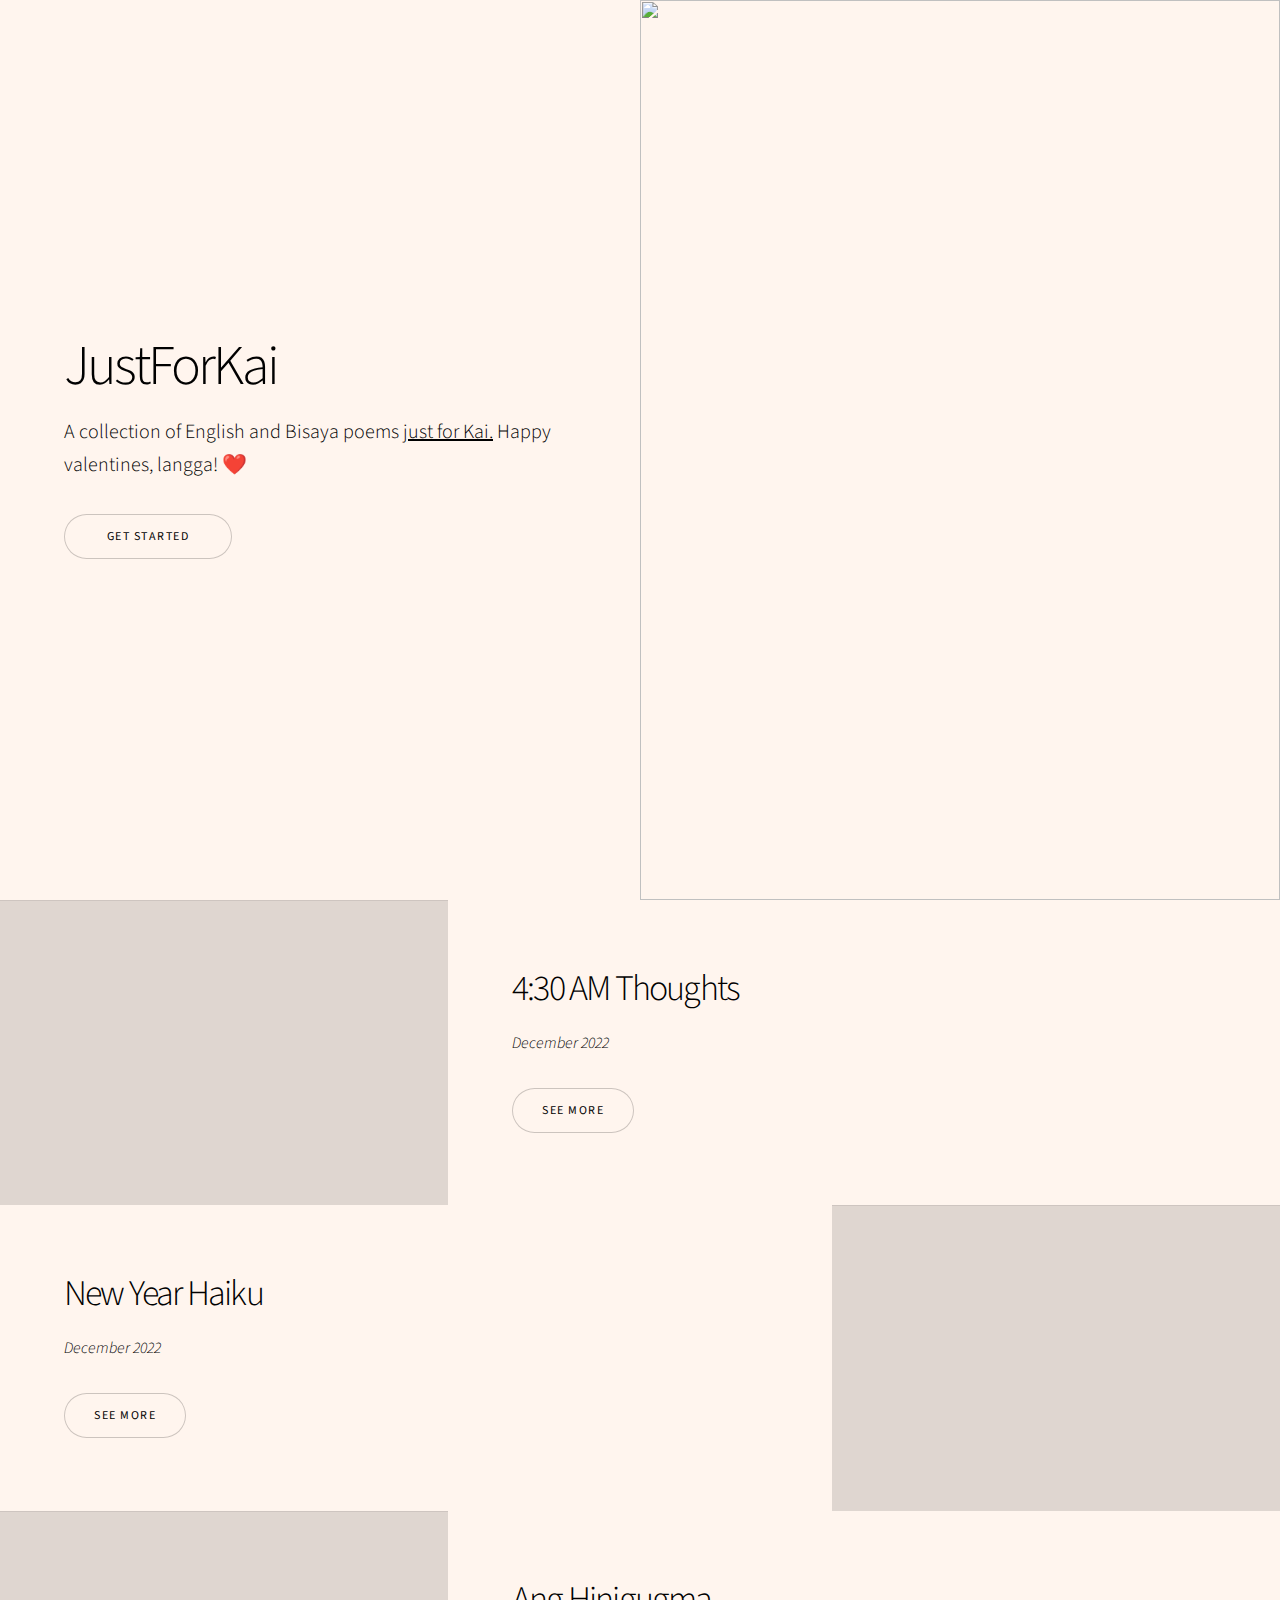
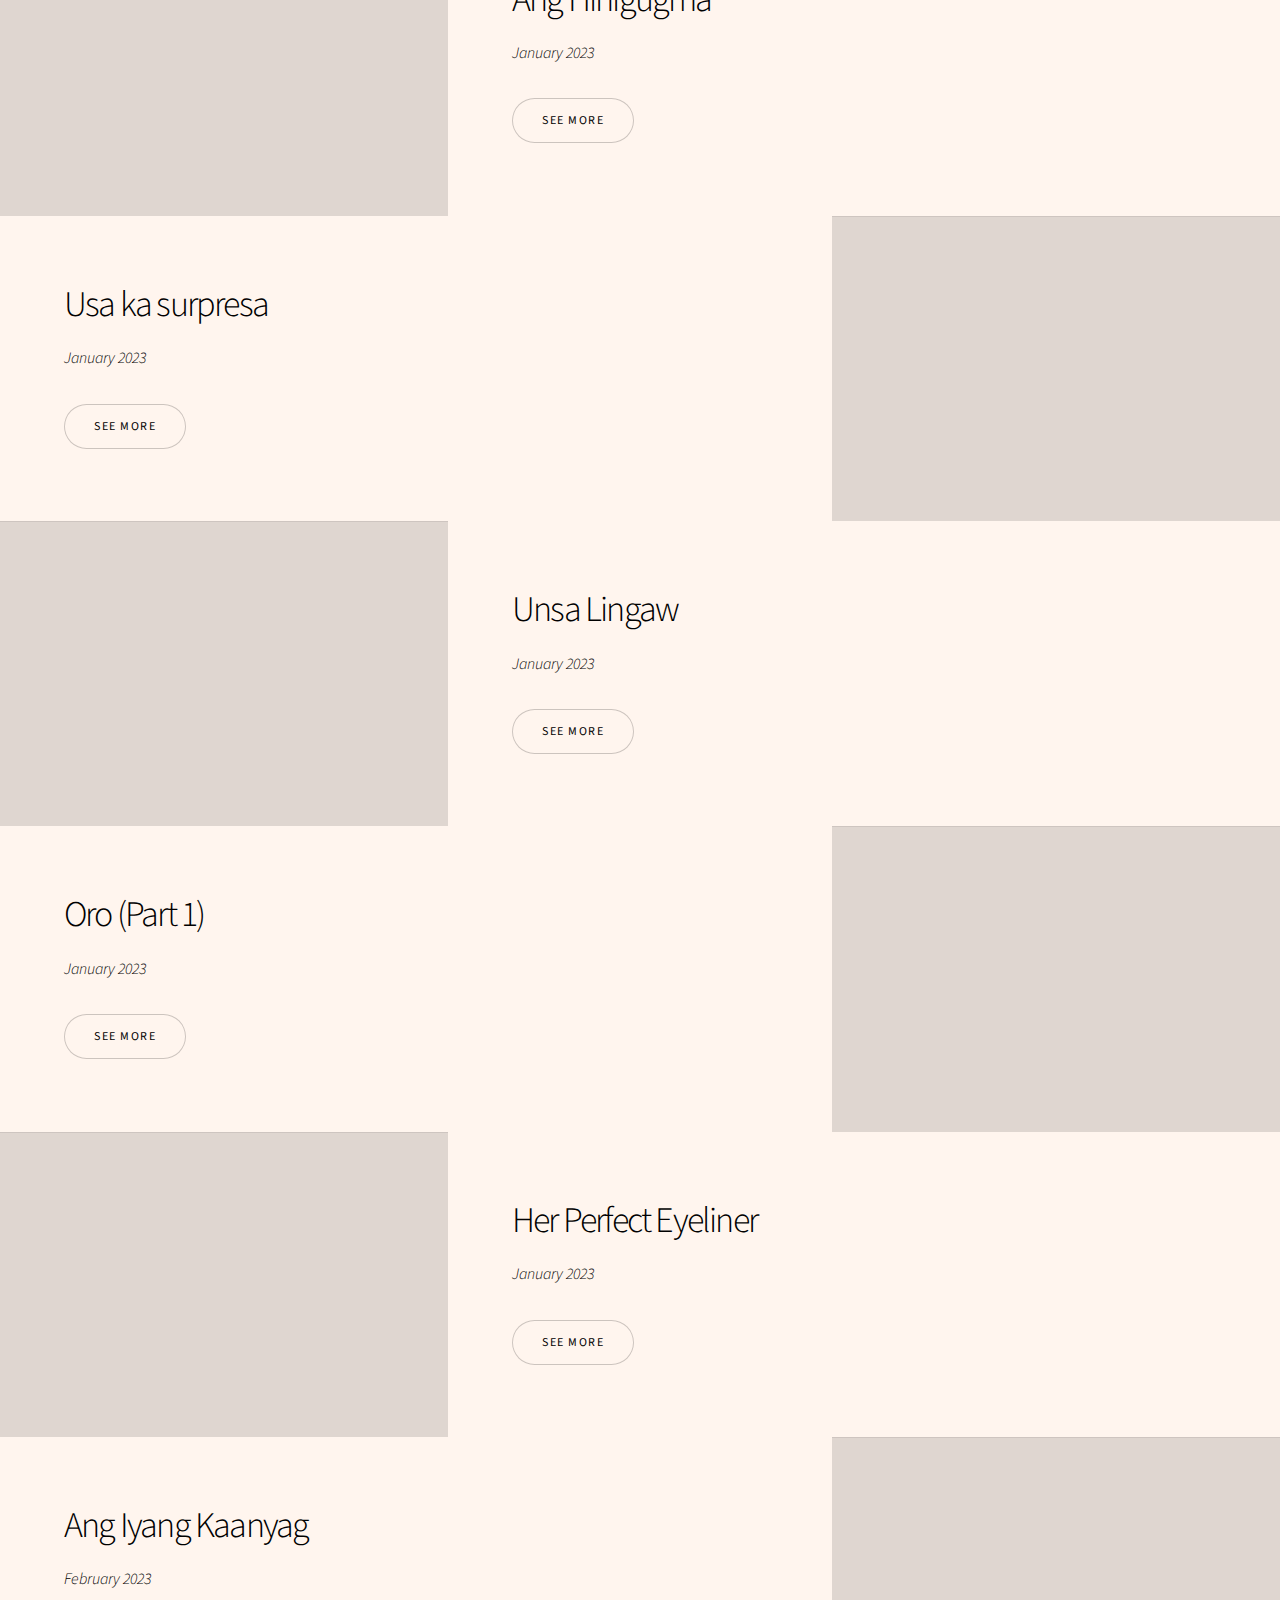
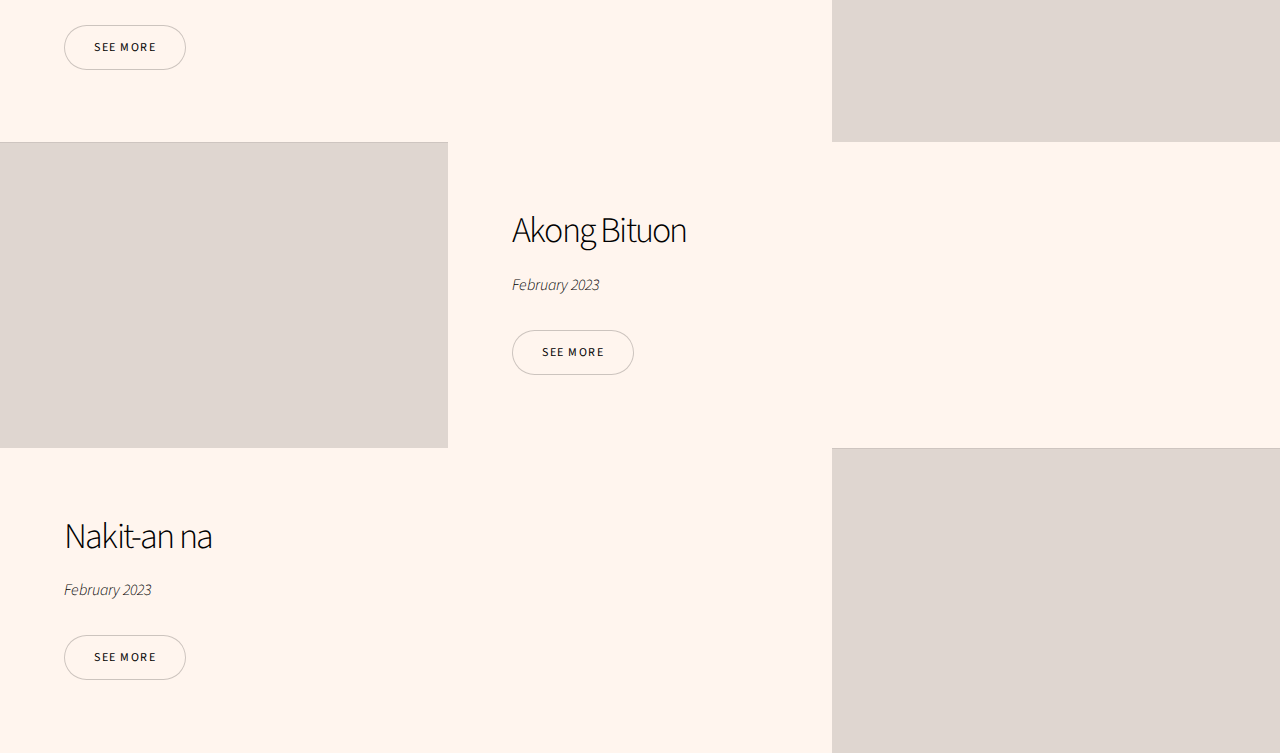
==== commit 964e78d9: "add new poem" ====
--- a/index.html
+++ b/index.html
@@ -159,6 +159,21 @@
 						</div>
 					</section>
 
+						<!-- Four -->
+					<section class="spotlight style1 orient-left content-align-left image-position-center onscroll-image-fade-in">
+						<div class="content">
+							<h2>Nakit-an na</h2>
+							<p><i>February 2023</i></p>
+							<ul class="actions stacked">
+								<li><a href="nakitanna.html" class="button">See more</a></li>
+							</ul>
+						</div>
+						<div class="image">
+							<img src="https://images.unsplash.com/photo-1566759996874-04d713cc224a?ixlib=rb-4.0.3&ixid=MnwxMjA3fDB8MHxwaG90by1wYWdlfHx8fGVufDB8fHx8&auto=format&fit=crop&w=1887&q=80" alt="" />
+						</div>
+					</section>
+
+
 
 
 			</div>
